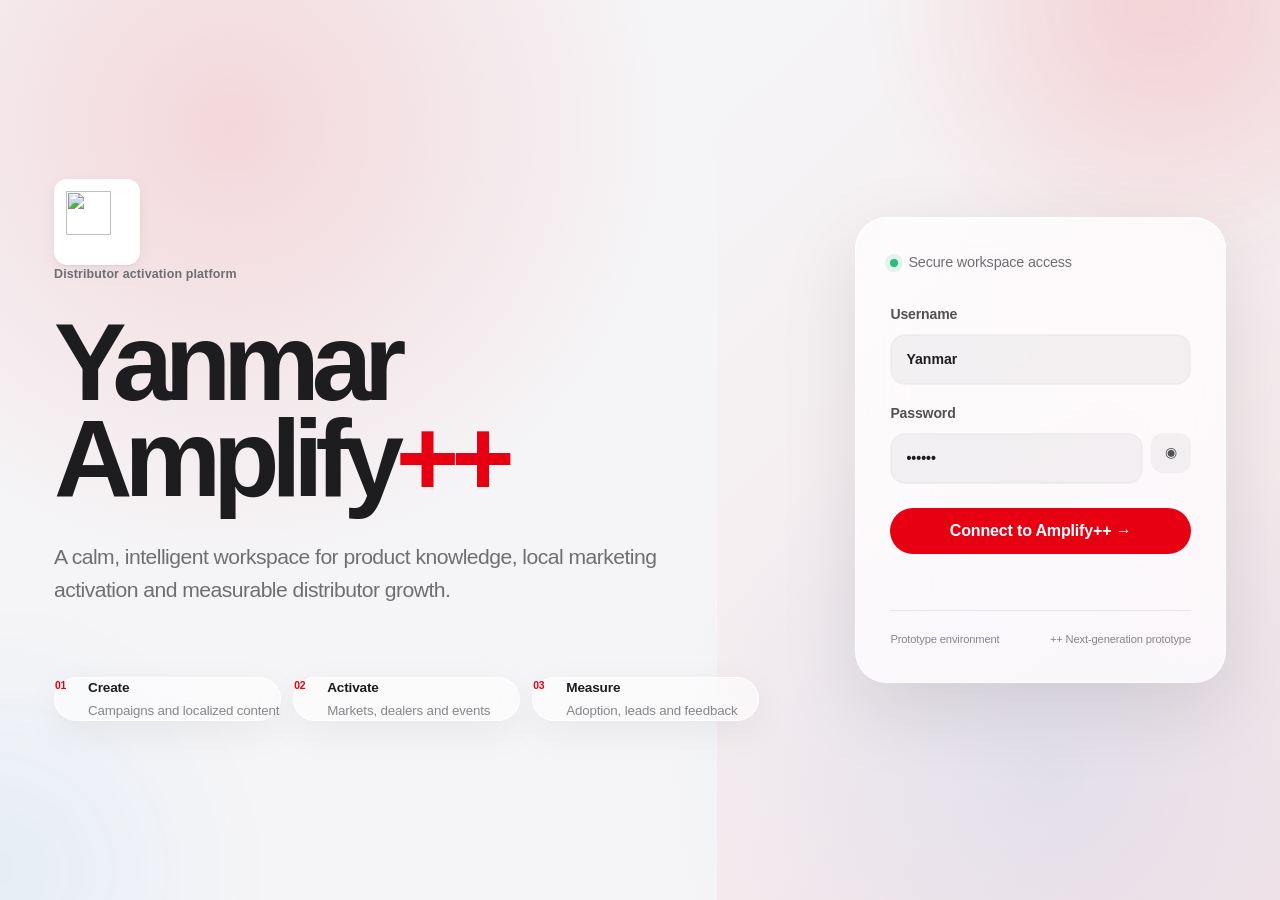
==== index.html @ 696c675a "Add files via upload" ====
<!doctype html>
<html lang="en">
<head>
  <meta charset="utf-8" />
  <meta name="viewport" content="width=device-width, initial-scale=1" />
  <meta name="theme-color" content="#f5f5f7" />
  <meta name="description" content="Yanmar Amplify++ distributor activation operating system prototype." />
  <title>Yanmar Amplify++</title>
  <link rel="icon" href="assets/favicon.svg" type="image/svg+xml" />
  <link rel="manifest" href="manifest.webmanifest" />
  <link rel="stylesheet" href="styles.css" />
</head>
<body>
  <noscript>This prototype requires JavaScript.</noscript>

  <section class="login-screen" id="loginScreen" aria-labelledby="loginTitle">
    <div class="login-bg login-bg-a"></div>
    <div class="login-bg login-bg-b"></div>
    <div class="login-shell">
      <div class="login-brand">
        <div class="brand-mark brand-mark-xl" aria-hidden="true">
          <img src="assets/flying-y.svg" alt="" />
        </div>
        <div>
          <p class="eyebrow">Distributor activation platform</p>
          <h1 id="loginTitle">Yanmar Amplify<span>++</span></h1>
          <p class="login-intro">A calm, intelligent workspace for product knowledge, local marketing activation and measurable distributor growth.</p>

          <div class="pp-login-capabilities" aria-label="Amplify Plus Plus capabilities">
            <div><b>01</b><span><strong>Create</strong><small>Campaigns and localized content</small></span></div>
            <div><b>02</b><span><strong>Activate</strong><small>Markets, dealers and events</small></span></div>
            <div><b>03</b><span><strong>Measure</strong><small>Adoption, leads and feedback</small></span></div>
          </div>
        </div>
      </div>

      <form class="login-card" id="loginForm" autocomplete="off">
        <div class="login-card-head">
          <span class="status-dot"></span>
          <span>Secure workspace access</span>
        </div>
        <label>
          <span>Username</span>
          <input id="loginUser" name="username" value="Yanmar" autocomplete="username" required />
        </label>
        <label>
          <span>Password</span>
          <div class="password-row">
            <input id="loginPassword" name="password" type="password" value="Almere" autocomplete="current-password" required />
            <button class="icon-button" type="button" id="togglePassword" aria-label="Show password">◉</button>
          </div>
        </label>
        <button class="primary-button login-button" type="submit">
          <span>Connect to Amplify++</span>
          <span aria-hidden="true">→</span>
        </button>
        <p class="form-message" id="loginMessage" role="alert"></p>
        <div class="login-meta">
          <span>Prototype environment</span>
          <span>++ Next-generation prototype</span>
        </div>
      </form>
    </div>
  </section>

  <div class="connection-overlay" id="connectionOverlay" aria-live="polite" aria-hidden="true">
    <div class="connection-card">
      <div class="brand-mark brand-mark-connect">
        <img src="assets/flying-y.svg" alt="Yanmar Flying Y connecting" />
      </div>
      <h2>Connecting to Amplify++</h2>
      <p id="connectionText">Authenticating workspace…</p>
      <div class="connection-track"><span></span></div>
    </div>
  </div>

  <div class="app-shell" id="appShell" hidden>
    <aside class="sidebar" id="sidebar">
      <div class="sidebar-brand">
        <div class="brand-mark"><img src="assets/flying-y.svg" alt="" /></div>
        <div>
          <strong>YANMAR</strong>
          <span>AMPLIFY++</span>
        </div>
      </div>

      <div class="workspace-switch" role="group" aria-label="Workspace role">
        <button class="role-button is-active" data-role="distributor">Distributor</button>
        <button class="role-button" data-role="admin">Admin</button>
      </div>

      <nav class="main-nav" aria-label="Main navigation">
        <p class="nav-label">Command</p>
        <button class="nav-item is-active" data-view="dashboard" data-i18n="dashboard">
          <span class="nav-icon">⌂</span><span>Command Centre</span>
        </button>
        <button class="nav-item" data-view="impact-dashboard">
          <span class="nav-icon">↗</span><span>Impact Dashboard</span><span class="beta-pill">LIVE</span>
        </button>

        <p class="nav-label">Create & activate</p>
        <button class="nav-item" data-view="product-hub">
          <span class="nav-icon">P</span><span>Product Hub</span>
        </button>
        <button class="nav-item" data-view="campaign-studio" data-i18n="campaignStudio">
          <span class="nav-icon">✦</span><span>Campaign Builder</span>
        </button>
        <button class="nav-item" data-view="amplify-ai" data-i18n="amplifyAi">
          <span class="nav-icon">AI</span><span>Content Studio AI</span><span class="beta-pill">AI</span>
        </button>
        <button class="nav-item" data-view="seo-sea-lab">
          <span class="nav-icon">S</span><span>SEO & SEA Lab</span>
        </button>
        <button class="nav-item" data-view="content-library" data-i18n="contentLibrary">
          <span class="nav-icon">▦</span><span>Asset Library</span><span class="nav-count">28</span>
        </button>
        <button class="nav-item" data-view="calendar" data-i18n="calendar">
          <span class="nav-icon">□</span><span>Content Calendar</span>
        </button>

        <p class="nav-label">Sell & localize</p>
        <button class="nav-item" data-view="comparison" data-i18n="comparison">
          <span class="nav-icon">⇄</span><span>Comparison Builder</span>
        </button>
        <button class="nav-item" data-view="tco" data-i18n="tco">
          <span class="nav-icon">€</span><span>TCO Calculator</span>
        </button>
        <button class="nav-item" data-view="localization" data-i18n="localization">
          <span class="nav-icon">文</span><span>Localization Hub</span>
        </button>
        <button class="nav-item" data-view="market-playbooks">
          <span class="nav-icon">◎</span><span>Market Playbooks</span>
        </button>
        <button class="nav-item" data-view="event-kit">
          <span class="nav-icon">E</span><span>Event Kit Builder</span>
        </button>
        <button class="nav-item" data-view="co-marketing">
          <span class="nav-icon">M</span><span>Co-Marketing Hub</span>
        </button>

        <p class="nav-label">Learn & support</p>
        <button class="nav-item" data-view="academy">
          <span class="nav-icon">A</span><span>Distributor Academy</span><span class="nav-count">5</span>
        </button>
        <button class="nav-item" data-view="report-results" data-i18n="reportResults">
          <span class="nav-icon">R</span><span>Report Results</span><span class="notification-dot"></span>
        </button>
        <button class="nav-item" data-view="support" data-i18n="support">
          <span class="nav-icon">?</span><span>Support Centre</span>
        </button>

        <p class="nav-label admin-only">Administration</p>
        <button class="nav-item admin-only" data-view="approval-center">
          <span class="nav-icon">✓</span><span>Approval Centre</span><span class="nav-count" id="ppApprovalCount">4</span>
        </button>
        <button class="nav-item admin-only" data-view="user-access">
          <span class="nav-icon">U</span><span>User Access</span>
        </button>
        <button class="nav-item admin-only" data-view="admin-console" data-i18n="adminConsole">
          <span class="nav-icon">⚙</span><span>Admin Console</span>
        </button>
      </nav>

      <div class="sidebar-footer">
        <div class="server-state"><span class="status-dot"></span><div><strong>Server connected</strong><small>EU workspace · Live demo</small></div></div>
        <button class="ghost-button full-width" id="logoutButton">Sign out</button>
      </div>
    </aside>

    <main class="main-content">
      <header class="topbar">
        <button class="icon-button mobile-menu" id="mobileMenuButton" aria-label="Open navigation">☰</button>
        <div class="global-search-wrap">
          <span aria-hidden="true">⌕</span>
          <input id="globalSearch" placeholder="Search tools, content and actions…" aria-label="Search portal" />
          <kbd>⌘ K</kbd>
          <div class="search-results" id="searchResults" hidden></div>
        </div>
        <div class="topbar-actions">
          <select id="languageSelect" class="compact-select" aria-label="Language">
            <option value="en">EN</option>
            <option value="nl">NL</option>
            <option value="ar">AR</option>
          </select>
          <button class="icon-button" id="themeButton" aria-label="Toggle dark mode">◐</button>
          <button class="icon-button notification-button" id="notificationButton" aria-label="Notifications">●<span>3</span></button>
          <button class="profile-button" id="profileButton">
            <span class="avatar">YD</span>
            <span><strong id="profileRole">Distributor</strong><small>Yanmar network</small></span>
          </button>
        </div>
      </header>

      <div class="content-area">
        <section class="view is-active" id="view-dashboard" data-view-name="dashboard">
          <div class="hero-panel">
            <div class="hero-copy">
              <div class="pp-hero-kicker"><span class="status-dot"></span> AMPLIFY CLOUD CONNECTED</div>
              <p class="eyebrow">Yanmar Amplify++</p>
              <h2>Build momentum.<br><span>Market by market.</span></h2>
              <p>Turn Yanmar product knowledge into campaigns, local activation, distributor capability and measurable market action.</p>
              <div class="button-row">
                <button class="primary-button" data-open-view="campaign-studio">Create a campaign</button>
                <button class="secondary-button" data-open-view="impact-dashboard">View market impact</button>
              </div>
            </div>
            <div class="hero-visual" aria-label="Activation score">
              <div class="pulse-ring pulse-ring-a"></div>
              <div class="pulse-ring pulse-ring-b"></div>
              <div class="score-orbit">
                <div class="brand-mark brand-mark-hero"><img src="assets/flying-y.svg" alt="" /></div>
                <strong id="activationScore">76</strong>
                <span>Activation score</span>
              </div>
              <div class="orbit-tag orbit-tag-a">Content</div>
              <div class="orbit-tag orbit-tag-b">Localize</div>
              <div class="orbit-tag orbit-tag-c">Measure</div>
            </div>
          </div>

          <div class="pp-command-strip">
            <div><small>Workspace pulse</small><strong>8 active markets</strong></div>
            <div><small>Next deadline</small><strong>Report July results · 4 days</strong></div>
            <div><small>Latest update</small><strong>New YDP flood-response pack</strong></div>
            <button data-open-view="product-hub">Open Product Hub →</button>
          </div>

          <div class="metric-grid">
            <article class="metric-card"><span class="metric-label">Campaigns launched</span><strong id="metricCampaigns">8</strong><small class="positive">↑ 2 this month</small></article>
            <article class="metric-card"><span class="metric-label">Assets downloaded</span><strong id="metricDownloads">34</strong><small>Across YDG, YDP and L-Series</small></article>
            <article class="metric-card"><span class="metric-label">Results reported</span><strong id="metricReports">3</strong><small class="positive">100% complete</small></article>
            <article class="metric-card"><span class="metric-label">Open support requests</span><strong id="metricRequests">1</strong><small>Average response: 1.4 days</small></article>
          </div>

          <div class="dashboard-grid">
            <article class="panel span-7">
              <div class="panel-head"><div><p class="eyebrow">Recommended next actions</p><h3>Keep your activation moving</h3></div><button class="text-button" data-open-view="calendar">View calendar →</button></div>
              <div class="action-list">
                <button class="action-card" data-open-view="amplify-ai"><span class="action-index">01</span><div><strong>Create localized YDG copy</strong><small>Generate a social caption and landing-page metadata for your market.</small></div><span>→</span></button>
                <button class="action-card" data-open-view="report-results"><span class="action-index">02</span><div><strong>Report June campaign results</strong><small>Add reach, clicks, leads and commercial feedback.</small></div><span>→</span></button>
                <button class="action-card" data-open-view="comparison"><span class="action-index">03</span><div><strong>Prepare a competitor sheet</strong><small>Compare YDG with a local market alternative.</small></div><span>→</span></button>
              </div>
            </article>
            <article class="panel span-5">
              <div class="panel-head"><div><p class="eyebrow">Upcoming</p><h3>Activation calendar</h3></div><span class="date-chip">JUL 2026</span></div>
              <div class="mini-timeline">
                <div><time>29 JUL</time><span></span><p><strong>Construction reliability post</strong><small>YDG · Social media</small></p></div>
                <div><time>04 AUG</time><span></span><p><strong>Flood response use case</strong><small>YDP · Website + LinkedIn</small></p></div>
                <div><time>12 AUG</time><span></span><p><strong>Rental fleet comparison</strong><small>YDG · Sales enablement</small></p></div>
              </div>
            </article>
          </div>

          <div class="pp-launch-grid">
            <button data-open-view="product-hub"><span class="pp-launch-icon red">P</span><div><small>PRODUCT INTELLIGENCE</small><strong>Product Hub</strong><p>Value stories, use cases and approved product arguments.</p></div><b>→</b></button>
            <button data-open-view="seo-sea-lab"><span class="pp-launch-icon blue">S</span><div><small>SEARCH VISIBILITY</small><strong>SEO & SEA Lab</strong><p>Score page copy and generate search advertising assets.</p></div><b>→</b></button>
            <button data-open-view="market-playbooks"><span class="pp-launch-icon green">◎</span><div><small>LOCAL ACTIVATION</small><strong>Market Playbooks</strong><p>Country-specific priorities, support needs and actions.</p></div><b>→</b></button>
            <button data-open-view="academy"><span class="pp-launch-icon orange">A</span><div><small>DISTRIBUTOR CAPABILITY</small><strong>Amplify Academy</strong><p>Short learning paths for product and value selling.</p></div><b>→</b></button>
          </div>

          <div class="dashboard-grid">
            <article class="panel span-8">
              <div class="panel-head"><div><p class="eyebrow">Performance pulse</p><h3>Reported activation by month</h3></div><select class="compact-select"><option>Last 6 months</option></select></div>
              <div class="bar-chart" aria-label="Activation performance chart">
                <div style="--h:37%"><span>FEB</span></div><div style="--h:52%"><span>MAR</span></div><div style="--h:45%"><span>APR</span></div><div style="--h:68%"><span>MAY</span></div><div style="--h:74%"><span>JUN</span></div><div style="--h:86%"><span>JUL</span></div>
              </div>
            </article>
            <article class="panel span-4">
              <div class="panel-head"><div><p class="eyebrow">Fast access</p><h3>Most used tools</h3></div></div>
              <div class="quick-tools">
                <button data-open-view="tco"><span>€</span><div><strong>TCO Calculator</strong><small>12 uses</small></div></button>
                <button data-open-view="amplify-ai"><span>AI</span><div><strong>Amplify AI</strong><small>9 generations</small></div></button>
                <button data-open-view="content-library"><span>▦</span><div><strong>Content Library</strong><small>34 downloads</small></div></button>
              </div>
            </article>
          </div>
        </section>

        <section class="view" id="view-content-library" data-view-name="content-library">
          <div class="page-head"><div><p class="eyebrow">Ready-to-use resources</p><h2>Asset Library</h2><p>Find approved product content, campaign assets and localizable templates.</p></div><button class="primary-button admin-only" id="openUploadAsset">Upload asset</button></div>
          <div class="filter-bar">
            <input id="assetSearch" placeholder="Search assets…" />
            <select id="assetProduct"><option value="all">All product lines</option><option>YDG</option><option>YDP</option><option>L-Series</option></select>
            <select id="assetType"><option value="all">All formats</option><option>Social</option><option>Website</option><option>Sales</option><option>Technical</option></select>
            <select><option>Newest first</option><option>Most downloaded</option></select>
          </div>
          <div class="asset-grid" id="assetGrid"></div>
        </section>

        <section class="view" id="view-campaign-studio" data-view-name="campaign-studio">
          <div class="page-head"><div><p class="eyebrow">Guided activation workflow</p><h2>Campaign Builder</h2><p>Build a practical campaign from objective to local execution.</p></div><span class="progress-pill">Draft saved locally</span></div>
          <div class="studio-layout">
            <form class="panel form-panel" id="campaignForm">
              <div class="step-title"><span>01</span><div><h3>Campaign foundation</h3><p>Define the market, audience and activation goal.</p></div></div>
              <div class="form-grid two-col">
                <label><span>Campaign name</span><input id="campaignName" value="YDG Reliable Power Campaign" required /></label>
                <label><span>Product line</span><select id="campaignProduct"><option>YDG</option><option>YDP</option><option>L-Series</option></select></label>
                <label><span>Market</span><input id="campaignMarket" value="Netherlands" /></label>
                <label><span>Primary audience</span><select id="campaignAudience"><option>Construction companies</option><option>Rental companies</option><option>Agricultural businesses</option><option>Dealers</option><option>Industrial OEM customers</option></select></label>
                <label><span>Objective</span><select id="campaignObjective"><option>Generate qualified leads</option><option>Increase product awareness</option><option>Support dealer sales</option><option>Drive website traffic</option><option>Promote event participation</option></select></label>
                <label><span>Primary channel</span><select id="campaignChannel"><option>LinkedIn</option><option>Website</option><option>Email</option><option>Dealer event</option><option>Google Search</option></select></label>
              </div>
              <div class="step-title"><span>02</span><div><h3>Message & proof</h3><p>Select the value story that should lead the campaign.</p></div></div>
              <div class="choice-grid" id="messageChoices">
                <button type="button" class="choice-card is-selected" data-message="Reliable professional power"><strong>Reliability</strong><small>Professional power when uptime matters.</small></button>
                <button type="button" class="choice-card" data-message="Lower total cost of ownership"><strong>Lifecycle value</strong><small>Fuel efficiency, durability and service support.</small></button>
                <button type="button" class="choice-card" data-message="Stage V compliant performance"><strong>Compliance</strong><small>European-ready professional equipment.</small></button>
                <button type="button" class="choice-card" data-message="Built for local applications"><strong>Application fit</strong><small>Show the product in a relevant use case.</small></button>
              </div>
              <label><span>Local context or offer</span><textarea id="campaignContext" rows="4" placeholder="Example: focus on rental fleets and continuous operation on construction sites."></textarea></label>
              <div class="button-row end"><button type="button" class="secondary-button" id="saveCampaign">Save draft</button><button type="submit" class="primary-button">Create activation plan</button></div>
            </form>
            <aside class="panel preview-panel">
              <p class="eyebrow">Live campaign preview</p>
              <div class="campaign-preview-card">
                <span class="product-badge" id="previewProduct">YDG</span>
                <h3 id="previewCampaignName">YDG Reliable Power Campaign</h3>
                <p id="previewMessage">Reliable professional power for construction companies in the Netherlands.</p>
                <div class="preview-proof"><span>✓</span><p><strong>Recommended proof point</strong><small id="previewProof">Long runtime, robust diesel performance and Yanmar service support.</small></p></div>
                <div class="preview-channel"><small>Primary activation</small><strong id="previewChannel">LinkedIn · Lead generation</strong></div>
              </div>
              <div class="readiness-list">
                <div><span>Audience fit</span><strong>Strong</strong></div><div><span>Message clarity</span><strong>Strong</strong></div><div><span>Local relevance</span><strong id="localRelevance">Improve</strong></div><div><span>Measurement setup</span><strong>Ready</strong></div>
              </div>
            </aside>
          </div>
          <article class="panel" id="activationPlanPanel" hidden>
            <div class="panel-head"><div><p class="eyebrow">Generated plan</p><h3>Your activation blueprint</h3></div><div class="button-row"><button class="secondary-button" id="downloadCampaignPlan">Download brief</button><button class="primary-button" data-open-view="amplify-ai">Create campaign copy</button></div></div>
            <div class="blueprint-grid" id="activationPlan"></div>
          </article>
        </section>

        <section class="view" id="view-amplify-ai" data-view-name="amplify-ai">
          <div class="page-head"><div><p class="eyebrow">AI-assisted communication workspace</p><h2>Content Studio AI</h2><p>Generate, improve and validate localized product communication.</p></div><div class="source-chip">Guided by official search and ad best practices</div></div>
          <div class="ai-mode-tabs" role="tablist">
            <button class="ai-tab is-active" data-ai-mode="generate">Content Generator</button>
            <button class="ai-tab" data-ai-mode="seo">SEO Readiness</button>
            <button class="ai-tab" data-ai-mode="sea">SEA Ad Builder</button>
            <button class="ai-tab" data-ai-mode="compliance">Claim & Compliance Check</button>
          </div>

          <div class="ai-workspace ai-mode is-active" id="ai-generate">
            <form class="panel ai-input-panel" id="aiGeneratorForm">
              <div class="panel-head"><div><p class="eyebrow">Brief the assistant</p><h3>Create localized copy</h3></div><span class="beta-pill">PROTOTYPE AI</span></div>
              <div class="form-grid two-col">
                <label><span>Content type</span><select id="aiContentType"><option>Social caption</option><option>Website introduction</option><option>Product email</option><option>Meta title and description</option><option>Dealer sales message</option></select></label>
                <label><span>Product</span><select id="aiProduct"><option>YDG Portable Diesel Generator</option><option>YDP Portable Diesel Pump</option><option>L-Series Industrial Engine</option></select></label>
                <label><span>Market</span><input id="aiMarket" value="Netherlands" /></label>
                <label><span>Language</span><select id="aiLanguage"><option>English</option><option>Dutch</option><option>German</option><option>French</option><option>Spanish</option><option>Polish</option><option>Arabic</option></select></label>
                <label><span>Audience</span><select id="aiAudience"><option>Construction companies</option><option>Rental companies</option><option>Agricultural businesses</option><option>Industrial buyers</option><option>Dealers</option></select></label>
                <label><span>Tone</span><select id="aiTone"><option>Professional and practical</option><option>Technical and authoritative</option><option>Concise and commercial</option><option>Helpful and educational</option></select></label>
              </div>
              <label><span>Primary message or keyword</span><input id="aiKeyword" value="reliable diesel generator" /></label>
              <label><span>Local context</span><textarea id="aiContext" rows="4" placeholder="Add local application, offer, event or customer need."></textarea></label>
              <div class="button-row end"><button type="button" class="secondary-button" id="clearAiBrief">Clear</button><button type="submit" class="primary-button">Generate content ✦</button></div>
            </form>
            <article class="panel ai-output-panel">
              <div class="panel-head"><div><p class="eyebrow">Generated draft</p><h3>Review before publishing</h3></div><div class="button-row"><button class="icon-button" id="copyAiOutput" title="Copy">⧉</button><button class="icon-button" id="downloadAiOutput" title="Download">↓</button></div></div>
              <div class="ai-output-empty" id="aiOutputEmpty"><div class="brand-mark brand-mark-muted"><img src="assets/flying-y.svg" alt="" /></div><h4>Your draft appears here</h4><p>Complete the brief and generate an editable first version.</p></div>
              <div id="aiOutputWrap" hidden>
                <textarea id="aiOutput" class="output-editor" rows="16"></textarea>
                <div class="output-meta"><span id="outputWordCount">0 words</span><span>Human review required</span><span>Claims must be verified</span></div>
                <button class="secondary-button full-width" id="sendToSeo">Analyze SEO readiness</button>
              </div>
            </article>
          </div>

          <div class="ai-workspace ai-mode" id="ai-seo">
            <form class="panel ai-input-panel" id="seoForm">
              <div class="panel-head"><div><p class="eyebrow">Search visibility check</p><h3>Amplify SEO Readiness Score</h3></div><span class="method-pill">0–100</span></div>
              <p class="info-callout">This is a transparent content-readiness check, not a Google ranking prediction. Rankings depend on many signals outside the text itself.</p>
              <label><span>Focus keyword</span><input id="seoKeyword" value="diesel generator for construction" /></label>
              <label><span>Page title</span><input id="seoTitle" value="Reliable Diesel Generator for Construction | Yanmar YDG" /></label>
              <label><span>Meta description</span><textarea id="seoMeta" rows="3">Discover Yanmar YDG portable diesel generators for reliable professional power, long runtime and demanding construction applications.</textarea><small><span id="metaLength">0</span>/160 characters</small></label>
              <label><span>Page copy</span><textarea id="seoCopy" rows="12">Reliable power matters when construction work cannot stop. The Yanmar YDG portable diesel generator combines robust professional performance with efficient operation and practical portability. It is designed for demanding users who need dependable power on site. Contact your local Yanmar distributor to discuss the right configuration for your application.</textarea></label>
              <div class="form-grid two-col"><label><span>Page URL</span><input id="seoUrl" value="/ydg-diesel-generator-construction" /></label><label><span>Market</span><input id="seoMarket" value="Netherlands" /></label></div>
              <button type="submit" class="primary-button full-width">Analyze content</button>
            </form>
            <article class="panel seo-results-panel">
              <div class="score-summary">
                <div class="score-ring" id="seoScoreRing"><strong id="seoScore">—</strong><span>readiness</span></div>
                <div><p class="eyebrow">Current evaluation</p><h3 id="seoScoreLabel">Run an analysis</h3><p id="seoScoreText">You will receive a weighted score and concrete improvements.</p></div>
              </div>
              <div class="serp-preview">
                <span>Search preview</span>
                <h4 id="serpTitle">Reliable Diesel Generator for Construction | Yanmar YDG</h4>
                <small id="serpUrl">yanmar-distributor.example/ydg-diesel-generator-construction</small>
                <p id="serpDescription">Discover Yanmar YDG portable diesel generators for reliable professional power, long runtime and demanding construction applications.</p>
              </div>
              <div class="check-list" id="seoChecks"><div class="empty-list">Run the analyzer to see prioritized checks.</div></div>
              <details class="methodology-details"><summary>How this score works</summary><p>The score checks practical on-page factors such as clear titles, useful descriptions, keyword relevance, readable structure, local context and calls to action. It deliberately does not claim to predict search rankings.</p></details>
            </article>
          </div>

          <div class="ai-workspace ai-mode" id="ai-sea">
            <form class="panel ai-input-panel" id="seaForm">
              <div class="panel-head"><div><p class="eyebrow">Responsive search ads</p><h3>SEA Ad Builder</h3></div><span class="method-pill">Google Ads format</span></div>
              <div class="form-grid two-col">
                <label><span>Product</span><select id="seaProduct"><option>YDG portable diesel generator</option><option>YDP portable diesel pump</option><option>L-Series industrial engine</option></select></label>
                <label><span>Market</span><input id="seaMarket" value="Netherlands" /></label>
                <label><span>Primary keyword</span><input id="seaKeyword" value="portable diesel generator" /></label>
                <label><span>Audience</span><input id="seaAudience" value="construction and rental companies" /></label>
              </div>
              <label><span>Value proposition</span><textarea id="seaValue" rows="4">Reliable professional diesel power, efficient operation and Yanmar service support.</textarea></label>
              <label><span>Final URL</span><input id="seaUrl" value="https://www.yanmar.com/eu/industrial/" /></label>
              <button class="primary-button full-width" type="submit">Build responsive search ad</button>
            </form>
            <article class="panel sea-output-panel">
              <div class="panel-head"><div><p class="eyebrow">Generated assets</p><h3>Headlines & descriptions</h3></div><span id="adStrength" class="strength-pill">Not generated</span></div>
              <div id="seaEmpty" class="empty-list">Generate 10 headlines and 4 descriptions with character validation.</div>
              <div id="seaResults" hidden>
                <h4>Headlines <small>Maximum 30 characters</small></h4><div class="ad-asset-list" id="headlineList"></div>
                <h4>Descriptions <small>Maximum 90 characters</small></h4><div class="ad-asset-list" id="descriptionList"></div>
                <div class="button-row end"><button class="secondary-button" id="copySeaAssets">Copy assets</button><button class="primary-button" id="downloadSeaAssets">Download CSV</button></div>
              </div>
            </article>
          </div>

          <div class="ai-workspace ai-mode" id="ai-compliance">
            <form class="panel ai-input-panel" id="complianceForm">
              <div class="panel-head"><div><p class="eyebrow">Publish responsibly</p><h3>Claim & Compliance Check</h3></div><span class="method-pill">Risk flags</span></div>
              <label><span>Draft content</span><textarea id="complianceCopy" rows="16">The Yanmar YDG is the best generator on the market and guarantees the lowest fuel costs. It delivers unmatched reliability for every application.</textarea></label>
              <div class="form-grid two-col"><label><span>Market</span><input id="complianceMarket" value="European Union" /></label><label><span>Content type</span><select id="complianceType"><option>Website copy</option><option>Social post</option><option>Sales sheet</option><option>Advertisement</option></select></label></div>
              <button class="primary-button full-width" type="submit">Check draft</button>
            </form>
            <article class="panel compliance-output">
              <div class="panel-head"><div><p class="eyebrow">Review report</p><h3 id="complianceStatus">No content checked</h3></div><span class="risk-pill" id="riskPill">—</span></div>
              <div class="check-list" id="complianceChecks"><div class="empty-list">Potentially absolute, comparative or unsupported claims will be flagged here.</div></div>
              <p class="info-callout">This prototype supports editorial review. It is not legal advice and cannot verify technical claims against official specifications.</p>
            </article>
          </div>
        </section>

        <section class="view" id="view-calendar" data-view-name="calendar">
          <div class="page-head"><div><p class="eyebrow">Plan consistent activation</p><h2>Content Calendar</h2><p>Schedule, assign and track market communication.</p></div><button class="primary-button" id="addCalendarItem">Add activity</button></div>
          <div class="calendar-toolbar panel"><div class="button-row"><button class="icon-button" id="prevMonth">←</button><button class="icon-button" id="nextMonth">→</button><h3 id="calendarTitle">July 2026</h3></div><div class="legend"><span><i class="legend-dot planned"></i>Planned</span><span><i class="legend-dot progress"></i>In progress</span><span><i class="legend-dot approval"></i>Approval</span><span><i class="legend-dot published"></i>Published</span></div></div>
          <div class="calendar-grid panel" id="calendarGrid"></div>
        </section>

        <section class="view" id="view-comparison" data-view-name="comparison">
          <div class="page-head"><div><p class="eyebrow">Buyer enablement tool</p><h2>Comparison Builder</h2><p>Create a transparent product comparison for sales conversations.</p></div><div class="button-row"><button class="secondary-button" id="printComparison">Print / PDF</button><button class="primary-button" id="downloadComparison">Download CSV</button></div></div>
          <article class="panel comparison-config">
            <div class="form-grid three-col"><label><span>Yanmar model</span><select id="yanmarModel"><option>YDG5500</option><option>YDG3700</option><option>YDP40STN</option></select></label><label><span>Market</span><input id="comparisonMarket" value="Netherlands" /></label><label><span>Application</span><select id="comparisonApplication"><option>Construction site</option><option>Rental fleet</option><option>Agriculture</option><option>Emergency response</option></select></label></div>
          </article>
          <article class="panel comparison-table-wrap" id="comparisonPrintArea">
            <div class="comparison-header"><div><p class="eyebrow">Comparison sheet</p><h3 id="comparisonTitle">YDG5500 market comparison</h3></div><div class="brand-lockup"><img src="assets/flying-y.svg" alt="" /><strong>YANMAR</strong></div></div>
            <div class="comparison-table-scroll"><table class="comparison-table"><thead><tr><th>Criteria</th><th class="yanmar-column">Yanmar <span id="tableYanmarModel">YDG5500</span></th><th><input class="table-input competitor-name" value="Competitor A" /></th><th><input class="table-input competitor-name" value="Competitor B" /></th></tr></thead><tbody id="comparisonBody"></tbody></table></div>
            <div class="comparison-note"><strong>Buyer guidance</strong><textarea id="comparisonNote">Use verified manufacturer specifications and explain differences in the context of the customer application. Avoid unsupported superiority claims.</textarea></div>
          </article>
        </section>

        <section class="view" id="view-tco" data-view-name="tco">
          <div class="page-head"><div><p class="eyebrow">Value over the full lifecycle</p><h2>Total Cost of Ownership</h2><p>Compare estimated ownership cost beyond the purchase price.</p></div><div class="button-row"><button class="secondary-button" id="printTco">Print / PDF</button><button class="primary-button" id="downloadTco">Download summary</button></div></div>
          <div class="tco-layout" id="tcoPrintArea">
            <form class="panel form-panel" id="tcoForm">
              <div class="panel-head"><div><p class="eyebrow">Calculation assumptions</p><h3>Configure ownership scenario</h3></div></div>
              <div class="form-grid two-col">
                <label><span>Ownership period (years)</span><input id="tcoYears" type="number" min="1" max="10" value="5" /></label>
                <label><span>Operating hours per year</span><input id="tcoHours" type="number" min="1" value="850" /></label>
              </div>
              <div class="compare-inputs"><div><h4>Yanmar</h4><label><span>Purchase price (€)</span><input id="tcoYPrice" type="number" value="5200" /></label><label><span>Fuel use (L/hour)</span><input id="tcoYFuel" type="number" step="0.1" value="1.25" /></label><label><span>Annual maintenance (€)</span><input id="tcoYMaintenance" type="number" value="320" /></label><label><span>Residual value (€)</span><input id="tcoYResidual" type="number" value="1600" /></label></div><div><h4>Alternative</h4><label><span>Purchase price (€)</span><input id="tcoCPrice" type="number" value="4200" /></label><label><span>Fuel use (L/hour)</span><input id="tcoCFuel" type="number" step="0.1" value="1.55" /></label><label><span>Annual maintenance (€)</span><input id="tcoCMaintenance" type="number" value="480" /></label><label><span>Residual value (€)</span><input id="tcoCResidual" type="number" value="900" /></label></div></div>
              <label><span>Fuel price (€ per litre)</span><input id="tcoFuelPrice" type="number" step="0.01" value="1.72" /></label>
              <button class="primary-button full-width" type="submit">Calculate ownership cost</button>
            </form>
            <article class="panel tco-results">
              <div class="panel-head"><div><p class="eyebrow">Estimated outcome</p><h3><span id="tcoPeriodLabel">5-year</span> ownership comparison</h3></div><span class="method-pill">Editable assumptions</span></div>
              <div class="tco-total-grid"><div class="tco-total is-primary"><span>Yanmar total cost</span><strong id="tcoYTotal">€—</strong><small id="tcoYHourly">€— per operating hour</small></div><div class="tco-total"><span>Alternative total cost</span><strong id="tcoCTotal">€—</strong><small id="tcoCHourly">€— per operating hour</small></div></div>
              <div class="saving-callout"><span>Estimated lifecycle difference</span><strong id="tcoSaving">€—</strong><small id="tcoSavingText">Complete the calculation.</small></div>
              <div class="cost-bars"><div><span>Purchase & depreciation</span><div class="bar-track"><i id="barYDep"></i></div><div class="bar-track alt"><i id="barCDep"></i></div></div><div><span>Fuel</span><div class="bar-track"><i id="barYFuel"></i></div><div class="bar-track alt"><i id="barCFuel"></i></div></div><div><span>Maintenance</span><div class="bar-track"><i id="barYMaint"></i></div><div class="bar-track alt"><i id="barCMaint"></i></div></div></div>
              <p class="info-callout">Illustrative calculator. Replace assumptions with locally verified prices, fuel use and maintenance data before customer use.</p>
            </article>
          </div>
        </section>

        <section class="view" id="view-localization" data-view-name="localization">
          <div class="page-head"><div><p class="eyebrow">Global consistency, local relevance</p><h2>Localization Hub</h2><p>Adapt approved content without losing the core Yanmar message.</p></div><button class="primary-button" id="newLocalization">New localization</button></div>
          <div class="localization-layout">
            <article class="panel">
              <div class="panel-head"><div><p class="eyebrow">Source content</p><h3>Approved master copy</h3></div><span class="approval-pill">HQ approved</span></div>
              <label><span>Master language</span><select id="sourceLanguage"><option>English</option></select></label>
              <textarea id="sourceCopy" rows="15">Reliable professional power where you need it. Yanmar YDG portable diesel generators are designed for demanding applications, combining robust performance with practical portability and trusted service support.</textarea>
              <div class="locked-notice">Core claims are locked until verified by Yanmar product specialists.</div>
            </article>
            <article class="panel">
              <div class="panel-head"><div><p class="eyebrow">Local adaptation</p><h3>Market version</h3></div><span class="progress-pill">Draft</span></div>
              <div class="form-grid two-col"><label><span>Target language</span><select id="targetLanguage"><option>Dutch</option><option>German</option><option>French</option><option>Spanish</option><option>Polish</option><option>Arabic</option></select></label><label><span>Market</span><input id="localizationMarket" value="Netherlands" /></label></div>
              <textarea id="localizedCopy" rows="15" placeholder="Create or paste the localized version here…"></textarea>
              <div class="button-row end"><button class="secondary-button" id="localizeDraft">Create first draft</button><button class="primary-button" id="submitLocalization">Submit for approval</button></div>
            </article>
          </div>
          <article class="panel"><div class="panel-head"><div><p class="eyebrow">Localization readiness</p><h3>Pre-publish checks</h3></div></div><div class="localization-check-grid"><div><span>✓</span><strong>Core proposition retained</strong><small>Reliability and professional application remain central.</small></div><div><span>!</span><strong>Technical claims</strong><small>Confirm model-specific details before publication.</small></div><div><span>✓</span><strong>Local relevance</strong><small>Market and audience context added.</small></div><div><span>!</span><strong>Native-language review</strong><small>Assign a local reviewer before approval.</small></div></div></article>
        </section>

        <section class="view" id="view-report-results" data-view-name="report-results">
          <div class="page-head"><div><p class="eyebrow">Close the activation loop</p><h2>Report Results</h2><p id="reportPageDescription">Submit campaign performance and commercial feedback to Yanmar.</p></div><button class="primary-button distributor-only" id="newReportButton">New result report</button><button class="primary-button admin-only" id="exportAllReports">Export all results</button></div>

          <div class="distributor-only" id="distributorReports">
            <div class="report-layout">
              <form class="panel form-panel" id="reportForm">
                <div class="panel-head"><div><p class="eyebrow">Campaign result form</p><h3>Report local performance</h3></div><span class="progress-pill">Saves locally</span></div>
                <div class="form-grid two-col">
                  <label><span>Campaign</span><input id="reportCampaign" value="YDG Reliable Power Campaign" required /></label>
                  <label><span>Market</span><input id="reportMarket" value="Netherlands" required /></label>
                  <label><span>Product line</span><select id="reportProduct"><option>YDG</option><option>YDP</option><option>L-Series</option></select></label>
                  <label><span>Primary channel</span><select id="reportChannel"><option>LinkedIn</option><option>Website</option><option>Email</option><option>Google Search</option><option>Event</option><option>Dealer activation</option></select></label>
                  <label><span>Start date</span><input id="reportStart" type="date" value="2026-07-01" /></label>
                  <label><span>End date</span><input id="reportEnd" type="date" value="2026-07-25" /></label>
                  <label><span>Reach / impressions</span><input id="reportReach" type="number" value="12500" /></label>
                  <label><span>Clicks / interactions</span><input id="reportClicks" type="number" value="640" /></label>
                  <label><span>Qualified leads</span><input id="reportLeads" type="number" value="18" /></label>
                  <label><span>Sales opportunities</span><input id="reportOpportunities" type="number" value="4" /></label>
                </div>
                <label><span>What worked?</span><textarea id="reportWorked" rows="4" placeholder="Describe the strongest response or useful market feedback."></textarea></label>
                <label><span>What should Yanmar improve?</span><textarea id="reportImprove" rows="4" placeholder="Example: more local application visuals or translated technical proof."></textarea></label>
                <label><span>Evidence or link</span><input id="reportEvidence" placeholder="Campaign URL, screenshot reference or internal file name" /></label>
                <div class="button-row end"><button type="button" class="secondary-button" id="saveReportDraft">Save draft</button><button type="submit" class="primary-button">Submit report</button></div>
              </form>
              <aside class="panel report-guidance">
                <p class="eyebrow">Why reporting matters</p><h3>Make future support smarter</h3><p>Results help Yanmar identify effective messages, local barriers and content gaps across markets.</p>
                <div class="guidance-list"><div><span>01</span><p><strong>Add context</strong><small>Numbers become useful when the market situation is explained.</small></p></div><div><span>02</span><p><strong>Report learning</strong><small>Negative or mixed outcomes are valuable input too.</small></p></div><div><span>03</span><p><strong>Connect to sales</strong><small>Include lead quality and distributor feedback where possible.</small></p></div></div>
              </aside>
            </div>
            <article class="panel"><div class="panel-head"><div><p class="eyebrow">Your submissions</p><h3>Recent result reports</h3></div></div><div class="table-scroll"><table class="data-table"><thead><tr><th>Campaign</th><th>Market</th><th>Channel</th><th>Reach</th><th>Leads</th><th>Status</th><th></th></tr></thead><tbody id="distributorReportRows"></tbody></table></div></article>
          </div>

          <div class="admin-only" id="adminReports">
            <div class="metric-grid"><article class="metric-card"><span class="metric-label">Submitted reports</span><strong id="adminReportCount">0</strong><small>Across all markets</small></article><article class="metric-card"><span class="metric-label">Total reported reach</span><strong id="adminReach">0</strong><small>Self-reported by distributors</small></article><article class="metric-card"><span class="metric-label">Qualified leads</span><strong id="adminLeads">0</strong><small>Reported campaign leads</small></article><article class="metric-card"><span class="metric-label">Average interaction rate</span><strong id="adminInteractionRate">0%</strong><small>Clicks ÷ reach</small></article></div>
            <div class="dashboard-grid"><article class="panel span-7"><div class="panel-head"><div><p class="eyebrow">Market reporting overview</p><h3>Results by market</h3></div><select id="adminReportFilter" class="compact-select"><option value="all">All products</option><option>YDG</option><option>YDP</option><option>L-Series</option></select></div><div class="market-bars" id="marketBars"></div></article><article class="panel span-5"><div class="panel-head"><div><p class="eyebrow">Common learning</p><h3>Distributor feedback themes</h3></div></div><div class="theme-list" id="feedbackThemes"></div></article></div>
            <article class="panel"><div class="panel-head"><div><p class="eyebrow">All submissions</p><h3>Campaign result database</h3></div><input id="adminReportSearch" class="table-search" placeholder="Search campaign or market…" /></div><div class="table-scroll"><table class="data-table"><thead><tr><th>Campaign</th><th>Market</th><th>Product</th><th>Channel</th><th>Reach</th><th>Leads</th><th>Interaction</th><th>Date</th></tr></thead><tbody id="adminReportRows"></tbody></table></div></article>
          </div>
        </section>

        <section class="view" id="view-support" data-view-name="support">
          <div class="page-head"><div><p class="eyebrow">Connected support workflow</p><h2>Support Requests</h2><p>Request local content, product clarification or campaign assistance.</p></div><button class="primary-button" id="newSupportRequest">New request</button></div>
          <div class="support-grid"><article class="panel support-form-card" id="supportFormCard"><form id="supportForm"><div class="panel-head"><div><p class="eyebrow">New support brief</p><h3>What do you need?</h3></div><button type="button" class="icon-button" id="closeSupportForm">×</button></div><div class="form-grid two-col"><label><span>Request type</span><select id="supportType"><option>Local content adaptation</option><option>New campaign asset</option><option>Technical clarification</option><option>Translation support</option><option>Comparison data</option><option>Event support</option></select></label><label><span>Priority</span><select id="supportPriority"><option>Normal</option><option>High</option><option>Critical deadline</option></select></label><label><span>Product</span><select id="supportProduct"><option>YDG</option><option>YDP</option><option>L-Series</option><option>Multiple products</option></select></label><label><span>Needed by</span><input id="supportDeadline" type="date" /></label></div><label><span>Request title</span><input id="supportTitle" placeholder="Example: Polish YDG rental campaign adaptation" required /></label><label><span>Background and desired outcome</span><textarea id="supportDescription" rows="6" placeholder="Explain the audience, channel, market, existing material and what a successful result looks like." required></textarea></label><label><span>Reference link or file name</span><input id="supportReference" placeholder="Optional" /></label><button class="primary-button full-width" type="submit">Send request</button></form></article><article class="panel"><div class="panel-head"><div><p class="eyebrow">Request tracker</p><h3>Current support workflow</h3></div><select id="supportFilter" class="compact-select"><option value="all">All statuses</option><option>Waiting for asset</option><option>In progress</option><option>Planned</option><option>Postponed</option><option>Completed</option></select></div><div class="request-list" id="supportRequestList"></div></article></div>
        </section>


        <section class="view pp-view" id="view-impact-dashboard" data-view-name="impact-dashboard">
          <div class="page-head pp-page-head"><div><p class="eyebrow">Measure activation</p><h2>Impact Dashboard</h2><p>Connect portal usage, distributor action and reported local-market results.</p></div><div class="pp-page-actions"><select class="compact-select"><option>Last 6 months</option><option>Last 12 months</option></select><button class="secondary-button" id="ppExportImpact">Export snapshot</button></div></div>
          <div class="pp-insight-banner"><span>✦</span><div><strong>Amplify insight</strong><p>Markets using three or more portal tools report more consistent promotional activity. Poland currently combines the strongest content adoption and result reporting.</p></div><button data-open-view="market-playbooks">Open playbook →</button></div>
          <div class="pp-kpi-grid">
            <article><small>Active distributors</small><strong>8<span>/12</span></strong><em>↑ 2 this period</em></article>
            <article><small>Activation actions</small><strong>47</strong><em>↑ 18%</em></article>
            <article><small>Reported leads</small><strong>126</strong><em>↑ 24%</em></article>
            <article><small>Content usefulness</small><strong>84%</strong><em>Target ≥ 60%</em></article>
          </div>
          <div class="pp-analytics-grid">
            <article class="panel pp-chart-panel"><div class="panel-head"><div><p class="eyebrow">Adoption trend</p><h3>Tool usage by month</h3></div><span class="source-chip">LIVE DEMO</span></div><div class="pp-stacked-chart"><div style="--a:34%;--b:15%"><span>FEB</span></div><div style="--a:43%;--b:21%"><span>MAR</span></div><div style="--a:52%;--b:28%"><span>APR</span></div><div style="--a:62%;--b:34%"><span>MAY</span></div><div style="--a:74%;--b:40%"><span>JUN</span></div><div style="--a:88%;--b:49%"><span>JUL</span></div></div><div class="pp-chart-key"><span><i class="red"></i>Content & campaigns</span><span><i></i>Tools & reporting</span></div></article>
            <article class="panel"><div class="panel-head"><div><p class="eyebrow">Feature adoption</p><h3>Most-used tools</h3></div></div><div class="pp-rank-bars"><div><p><span>01</span>Content Studio AI</p><b>86%</b><i><em style="width:86%"></em></i></div><div><p><span>02</span>Asset Library</p><b>74%</b><i><em style="width:74%"></em></i></div><div><p><span>03</span>Campaign Builder</p><b>62%</b><i><em style="width:62%"></em></i></div><div><p><span>04</span>TCO Calculator</p><b>48%</b><i><em style="width:48%"></em></i></div><div><p><span>05</span>Report Results</p><b>37%</b><i><em style="width:37%"></em></i></div></div></article>
          </div>
          <article class="panel pp-table-panel"><div class="panel-head"><div><p class="eyebrow">Market scorecard</p><h3>Distributor activation overview</h3></div><input class="table-search" id="ppImpactSearch" placeholder="Search market…" /></div><div class="table-wrap"><table class="data-table"><thead><tr><th>Market</th><th>Activation</th><th>Campaigns</th><th>Downloads</th><th>Reports</th><th>Trend</th><th>Status</th></tr></thead><tbody id="ppImpactTable"></tbody></table></div></article>
        </section>

        <section class="view pp-view" id="view-product-hub" data-view-name="product-hub">
          <div class="page-head pp-page-head"><div><p class="eyebrow">Product intelligence</p><h2>Product Hub</h2><p>Approved product stories, application examples, proof points and activation shortcuts.</p></div><button class="secondary-button" id="ppDownloadProductBrief">Download product brief</button></div>
          <div class="pp-product-tabs"><button class="is-active" data-pp-product="YDG"><b>G</b><span><strong>YDG</strong><small>Portable diesel generators</small></span></button><button data-pp-product="YDP"><b>P</b><span><strong>YDP</strong><small>Portable diesel pumps</small></span></button><button data-pp-product="L-Series"><b>L</b><span><strong>L-Series</strong><small>Industrial diesel engines</small></span></button></div>
          <div id="ppProductStage"></div>
        </section>

        <section class="view pp-view" id="view-seo-sea-lab" data-view-name="seo-sea-lab">
          <div class="page-head pp-page-head"><div><p class="eyebrow">Search visibility</p><h2>SEO & SEA Lab</h2><p>Evaluate page fundamentals, build metadata and create responsive search-ad assets.</p></div><span class="source-chip">Transparent guideline-based score</span></div>
          <div class="pp-lab-tabs"><button class="is-active" data-pp-lab="seo">SEO Content Score</button><button data-pp-lab="sea">SEA Ad Builder</button><button data-pp-lab="meta">Metadata Generator</button></div>
          <div class="pp-lab-panel is-active" data-pp-lab-panel="seo">
            <div class="pp-seo-layout"><article class="panel"><div class="form-grid two-col"><label><span>Primary keyword</span><input id="ppSeoKeyword" value="portable diesel generator" /></label><label><span>Search intent</span><select><option>Commercial</option><option>Informational</option><option>Transactional</option></select></label><label class="full-row"><span>Page title</span><input id="ppSeoTitle" value="YDG Portable Diesel Generators | Yanmar Europe" /></label><label class="full-row"><span>Meta description</span><textarea id="ppSeoDescription" rows="3">Discover Yanmar YDG portable diesel generators for reliable professional power, efficient operation and demanding work environments.</textarea></label><label class="full-row"><span>Page copy</span><textarea id="ppSeoContent" rows="9">Yanmar YDG portable diesel generators deliver dependable professional power for construction, rental and demanding field applications. The compact diesel design combines practical portability with efficient operation and Yanmar support. Explore the range, compare specifications and contact your local distributor for availability.</textarea></label></div><button class="primary-button" id="ppAnalyzeSeo">Analyze search readiness</button></article>
            <aside class="panel pp-score-panel"><div class="pp-score-ring" id="ppSeoRing" style="--score:78"><strong id="ppSeoScore">78</strong><span>/100</span><small>SEO readiness</small></div><div class="pp-score-label"><strong id="ppSeoLabel">Strong foundation</strong><p>This is a heuristic readiness score, not an official Google score or ranking prediction.</p></div><div id="ppSeoChecks" class="pp-seo-checks"></div></aside></div>
          </div>
          <div class="pp-lab-panel" data-pp-lab-panel="sea">
            <div class="pp-sea-layout"><article class="panel"><div class="form-grid two-col"><label><span>Product</span><select id="ppSeaProduct"><option>YDG</option><option>YDP</option><option>L-Series</option></select></label><label><span>Market</span><select id="ppSeaMarket"><option>Netherlands</option><option>Poland</option><option>Spain</option><option>UAE</option></select></label><label class="full-row"><span>Primary value</span><input id="ppSeaValue" value="Reliable professional diesel power" /></label></div><button class="primary-button" id="ppGenerateSea">Generate responsive search-ad assets</button><div id="ppSeaAssets" class="pp-ad-assets"></div></article><aside class="panel"><p class="eyebrow">Search-ad preview</p><div class="pp-google-preview"><small>Sponsored</small><p>www.yanmar.com › industrial › ydg</p><h3 id="ppSeaPreviewTitle">Yanmar YDG Generators | Reliable Diesel Power</h3><span id="ppSeaPreviewText">Professional portable power built for demanding work. Explore YDG specifications.</span></div><div class="pp-ad-strength"><div><strong>Ad strength</strong><span id="ppAdStrength">Good</span></div><i><em id="ppAdStrengthBar" style="width:72%"></em></i><ul><li>Use distinct headlines</li><li>Include clear customer value</li><li>Add action-oriented descriptions</li></ul></div></aside></div>
          </div>
          <div class="pp-lab-panel" data-pp-lab-panel="meta"><div class="pp-meta-layout panel"><div><p class="eyebrow">Metadata builder</p><h3>Create a complete metadata set</h3><p>Turn one page summary into a draft title, description, slug and social preview.</p><label><span>Page summary</span><textarea id="ppMetaBrief" rows="7">YDP portable diesel pumps for professional dewatering, construction and emergency response applications.</textarea></label><button class="primary-button" id="ppGenerateMeta">Generate metadata</button></div><div id="ppMetaOutput" class="pp-meta-output"></div></div></div>
        </section>

        <section class="view pp-view" id="view-market-playbooks" data-view-name="market-playbooks">
          <div class="page-head pp-page-head"><div><p class="eyebrow">Local activation intelligence</p><h2>Market Playbooks</h2><p>Translate shared brand direction into practical country-level priorities and actions.</p></div><select id="ppMarketRegion" class="compact-select"><option>All regions</option><option>Europe</option><option>Middle East</option><option>Africa</option></select></div>
          <div class="pp-market-grid" id="ppMarketGrid"></div>
        </section>

        <section class="view pp-view" id="view-event-kit" data-view-name="event-kit">
          <div class="page-head pp-page-head"><div><p class="eyebrow">Physical activation</p><h2>Event Kit Builder</h2><p>Plan a trade show, dealer day or product demonstration with one coordinated checklist.</p></div><button class="secondary-button" id="ppExportEvent">Export checklist</button></div>
          <div class="pp-event-layout"><article class="panel"><div class="form-grid two-col"><label><span>Event name</span><input id="ppEventName" value="Regional Construction Demo Day" /></label><label><span>Date</span><input id="ppEventDate" type="date" value="2026-09-18" /></label><label><span>Market</span><select id="ppEventMarket"><option>Netherlands</option><option>Poland</option><option>Spain</option><option>UAE</option></select></label><label><span>Focus product</span><select id="ppEventProduct"><option>YDG</option><option>YDP</option><option>L-Series</option></select></label><label class="full-row"><span>Objective</span><textarea id="ppEventObjective" rows="5">Demonstrate professional reliability and collect qualified rental and construction leads.</textarea></label></div><button class="primary-button" id="ppBuildEvent">Build event kit</button></article><article class="panel"><div class="panel-head"><div><p class="eyebrow">Recommended kit</p><h3>Activation checklist</h3></div><span class="progress-pill" id="ppEventProgress">0 / 8 complete</span></div><div id="ppEventChecklist" class="pp-event-checklist"></div></article></div>
        </section>

        <section class="view pp-view" id="view-co-marketing" data-view-name="co-marketing">
          <div class="page-head pp-page-head"><div><p class="eyebrow">Shared market investment</p><h2>Co-Marketing Hub</h2><p>Prepare structured local activation proposals and track approval status.</p></div><button class="primary-button" id="ppNewMdfRequest">New co-marketing request</button></div>
          <div class="pp-kpi-grid pp-three"><article><small>Available demo budget</small><strong>€25K</strong><em>Illustrative annual allocation</em></article><article><small>Approved requests</small><strong>4</strong><em>€12.4K allocated</em></article><article><small>Open requests</small><strong id="ppMdfOpenCount">2</strong><em>Awaiting review</em></article></div>
          <article class="panel"><div class="panel-head"><div><p class="eyebrow">Request tracker</p><h3>Local activation proposals</h3></div></div><div id="ppMdfList" class="pp-request-tracker"></div></article>
        </section>

        <section class="view pp-view" id="view-academy" data-view-name="academy">
          <div class="pp-academy-hero"><div><p class="eyebrow">Learn. Apply. Activate.</p><h2>Distributor Academy</h2><p>Short practical learning paths that make product communication and value selling easier.</p><div class="pp-academy-progress"><div><strong id="ppAcademyPercent">38%</strong><span>Learning progress</span></div><i><em id="ppAcademyBar" style="width:38%"></em></i><small>Complete the core modules to earn Amplify certification.</small></div></div><div class="pp-certificate"><b>✦</b><strong>AMPLIFY<br>CERTIFIED</strong><small>Distributor activation</small></div></div>
          <div id="ppCourseGrid" class="pp-course-grid"></div>
        </section>

        <section class="view pp-view" id="view-approval-center" data-view-name="approval-center">
          <div class="page-head pp-page-head"><div><p class="eyebrow">Brand governance</p><h2>Approval Centre</h2><p>Review localized content, campaign assets and distributor submissions.</p></div><select class="compact-select"><option>All submissions</option><option>Content</option><option>Localization</option><option>Campaign</option></select></div>
          <div class="pp-approval-layout"><aside class="panel" id="ppApprovalList"></aside><article class="panel" id="ppApprovalDetail"><div class="pp-empty-state"><span>✓</span><h3>Select a submission</h3><p>Review content, comments and approval history.</p></div></article></div>
        </section>

        <section class="view pp-view" id="view-user-access" data-view-name="user-access">
          <div class="page-head pp-page-head"><div><p class="eyebrow">Workspace management</p><h2>User Access</h2><p>Manage distributor access, market roles and workspace status.</p></div><button class="primary-button" id="ppInviteUser">Invite user</button></div>
          <article class="panel"><div class="panel-head"><div><p class="eyebrow">Network users</p><h3>Distributor and admin access</h3></div><input class="table-search" id="ppUserSearch" placeholder="Search users…" /></div><div class="table-wrap"><table class="data-table"><thead><tr><th>User</th><th>Market</th><th>Role</th><th>Last active</th><th>Status</th><th></th></tr></thead><tbody id="ppUserTable"></tbody></table></div></article>
        </section>

        <section class="view" id="view-admin-console" data-view-name="admin-console">
          <div class="page-head"><div><p class="eyebrow">Yanmar HQ control centre</p><h2>Admin Console</h2><p>Manage content, approvals, adoption and distributor support.</p></div><button class="primary-button" id="adminUploadButton">Add approved asset</button></div>
          <div class="metric-grid"><article class="metric-card"><span class="metric-label">Active distributors</span><strong>18</strong><small class="positive">↑ 3 this quarter</small></article><article class="metric-card"><span class="metric-label">Pending approvals</span><strong id="pendingApprovals">4</strong><small>2 content · 2 localization</small></article><article class="metric-card"><span class="metric-label">Content adoption</span><strong>64%</strong><small>Used by at least one market</small></article><article class="metric-card"><span class="metric-label">Support SLA</span><strong>1.4d</strong><small>Average first response</small></article></div>
          <div class="dashboard-grid"><article class="panel span-7"><div class="panel-head"><div><p class="eyebrow">Approval queue</p><h3>Items needing review</h3></div><button class="text-button" id="approveAll">Approve low-risk items</button></div><div class="approval-list" id="approvalList"></div></article><article class="panel span-5"><div class="panel-head"><div><p class="eyebrow">Network activation</p><h3>Distributor adoption</h3></div></div><div class="adoption-list"><div><span>Saudi Arabia</span><div><i style="width:92%"></i></div><strong>92%</strong></div><div><span>Poland</span><div><i style="width:81%"></i></div><strong>81%</strong></div><div><span>UAE</span><div><i style="width:76%"></i></div><strong>76%</strong></div><div><span>Spain</span><div><i style="width:58%"></i></div><strong>58%</strong></div><div><span>Netherlands</span><div><i style="width:44%"></i></div><strong>44%</strong></div></div></article></div>
          <div class="dashboard-grid"><article class="panel span-6"><div class="panel-head"><div><p class="eyebrow">Content gap signals</p><h3>Most requested support</h3></div></div><div class="gap-grid"><div><strong>01</strong><span>Local application visuals</span><small>7 markets</small></div><div><strong>02</strong><span>Price justification</span><small>6 markets</small></div><div><strong>03</strong><span>Website copy</span><small>5 markets</small></div><div><strong>04</strong><span>Competitor comparisons</span><small>4 markets</small></div></div></article><article class="panel span-6"><div class="panel-head"><div><p class="eyebrow">Portal governance</p><h3>Workspace controls</h3></div></div><div class="settings-list"><label><span><strong>Require HQ approval</strong><small>For localized technical claims</small></span><input type="checkbox" checked /></label><label><span><strong>Distributor result reminders</strong><small>After campaign end date</small></span><input type="checkbox" checked /></label><label><span><strong>Enable AI draft tools</strong><small>Human review remains mandatory</small></span><input type="checkbox" checked /></label><label><span><strong>Show experimental features</strong><small>Comparison and SEO prototypes</small></span><input type="checkbox" checked /></label></div></article></div>
        </section>
      </div>
    </main>
  </div>

  <div class="modal-backdrop" id="modalBackdrop" hidden>
    <div class="modal" role="dialog" aria-modal="true" aria-labelledby="modalTitle">
      <div class="panel-head"><div><p class="eyebrow" id="modalEyebrow">Amplify++</p><h3 id="modalTitle">Dialog</h3></div><button class="icon-button" id="closeModal" aria-label="Close">×</button></div>
      <div id="modalBody"></div>
      <div class="button-row end" id="modalActions"></div>
    </div>
  </div>

  <div class="notification-panel" id="notificationPanel" hidden>
    <div class="panel-head"><div><p class="eyebrow">Notifications</p><h3>Workspace updates</h3></div><button class="icon-button" id="closeNotifications">×</button></div>
    <div class="notification-list"><button><span class="notification-type red">!</span><p><strong>Result report due</strong><small>YDG Reliable Power Campaign · Today</small></p></button><button><span class="notification-type blue">✓</span><p><strong>Localization approved</strong><small>German YDP flood response copy</small></p></button><button><span class="notification-type orange">↗</span><p><strong>New asset available</strong><small>YDG rental comparison sheet</small></p></button></div>
  </div>

  <div class="toast-region" id="toastRegion" aria-live="polite"></div>

  <script src="app.js" defer></script>
</body>
</html>
---- styles.css ----
:root {
  --bg: #f4f5f7;
  --surface: #ffffff;
  --surface-2: #f8f9fb;
  --surface-3: #eef0f3;
  --text: #17181c;
  --muted: #6e727c;
  --line: #e2e4e8;
  --line-strong: #d2d5da;
  --red: #e60012;
  --red-2: #ff3344;
  --red-soft: #fff0f2;
  --black: #111217;
  --green: #11835c;
  --green-soft: #eaf8f2;
  --blue: #1769d2;
  --blue-soft: #edf4ff;
  --orange: #d86b00;
  --orange-soft: #fff4e8;
  --purple: #7648d8;
  --purple-soft: #f3efff;
  --shadow-sm: 0 8px 24px rgba(17,18,23,.06);
  --shadow-md: 0 20px 50px rgba(17,18,23,.10);
  --radius-sm: 12px;
  --radius: 18px;
  --radius-lg: 26px;
  --sidebar-width: 276px;
  --topbar-height: 76px;
  --transition: 180ms ease;
  color-scheme: light;
}

body.dark {
  --bg: #0f1014;
  --surface: #17181d;
  --surface-2: #1d1f25;
  --surface-3: #24262d;
  --text: #f4f5f7;
  --muted: #a3a8b3;
  --line: #2b2e36;
  --line-strong: #3b3f49;
  --red-soft: rgba(230,0,18,.13);
  --green-soft: rgba(17,131,92,.15);
  --blue-soft: rgba(23,105,210,.16);
  --orange-soft: rgba(216,107,0,.16);
  --purple-soft: rgba(118,72,216,.16);
  --shadow-sm: 0 10px 30px rgba(0,0,0,.22);
  --shadow-md: 0 24px 70px rgba(0,0,0,.34);
  color-scheme: dark;
}

* { box-sizing: border-box; }
html { scroll-behavior: smooth; }
body { margin: 0; font-family: Inter, ui-sans-serif, system-ui, -apple-system, BlinkMacSystemFont, "Segoe UI", sans-serif; background: var(--bg); color: var(--text); line-height: 1.5; }
button, input, textarea, select { font: inherit; color: inherit; }
button { cursor: pointer; }
button:focus-visible, input:focus-visible, textarea:focus-visible, select:focus-visible { outline: 3px solid rgba(230,0,18,.18); outline-offset: 2px; }
img { max-width: 100%; display: block; }
[hidden] { display: none !important; }

.login-screen { min-height: 100vh; background: radial-gradient(circle at 20% 15%, #2a2b32 0, #111217 50%, #090a0d 100%); color: #fff; position: relative; overflow: hidden; display: grid; place-items: center; padding: 40px; }
.login-bg { position: absolute; border-radius: 999px; filter: blur(2px); opacity: .5; }
.login-bg-a { width: 640px; height: 640px; top: -310px; right: -130px; background: radial-gradient(circle, rgba(230,0,18,.48), transparent 66%); }
.login-bg-b { width: 520px; height: 520px; left: -260px; bottom: -210px; background: radial-gradient(circle, rgba(230,0,18,.26), transparent 68%); }
.login-shell { width: min(1160px, 100%); display: grid; grid-template-columns: 1.2fr .8fr; align-items: center; gap: 90px; position: relative; z-index: 1; }
.login-brand { max-width: 660px; }
.login-brand h1 { font-size: clamp(3.8rem, 8vw, 7.5rem); letter-spacing: -.07em; line-height: .9; margin: 30px 0 28px; font-weight: 850; }
.login-brand h1 span { color: var(--red); }
.login-intro { max-width: 600px; color: #c2c5cc; font-size: 1.2rem; line-height: 1.7; }
.login-card { background: rgba(255,255,255,.075); border: 1px solid rgba(255,255,255,.14); backdrop-filter: blur(24px); border-radius: 28px; padding: 30px; box-shadow: 0 30px 90px rgba(0,0,0,.32); }
.login-card-head { display: flex; align-items: center; gap: 10px; color: #cfd2d8; margin-bottom: 28px; font-size: .9rem; }
.login-card label { display: grid; gap: 9px; margin-bottom: 18px; color: #d8dae0; font-size: .88rem; }
.login-card input { width: 100%; background: rgba(255,255,255,.08); border: 1px solid rgba(255,255,255,.15); border-radius: 14px; padding: 15px 16px; color: #fff; transition: var(--transition); }
.login-card input:focus { border-color: rgba(255,255,255,.42); background: rgba(255,255,255,.11); }
.password-row { display: grid; grid-template-columns: 1fr auto; gap: 8px; }
.password-row .icon-button { background: rgba(255,255,255,.08); border-color: rgba(255,255,255,.15); color: #fff; }
.login-button { width: 100%; justify-content: space-between; padding: 16px 18px; margin-top: 6px; }
.login-meta { margin-top: 24px; padding-top: 20px; border-top: 1px solid rgba(255,255,255,.12); display: flex; justify-content: space-between; color: #8f939d; font-size: .78rem; }
.form-message { min-height: 22px; margin: 10px 0 0; color: #ff7c87; font-size: .86rem; }

.connection-overlay { position: fixed; inset: 0; z-index: 1000; background: rgba(8,9,12,.96); color: #fff; display: none; place-items: center; }
.connection-overlay.is-visible { display: grid; }
.connection-card { width: min(420px, calc(100% - 40px)); text-align: center; }
.connection-card h2 { margin: 24px 0 8px; letter-spacing: -.03em; }
.connection-card p { color: #aeb2bc; }
.connection-track { height: 4px; border-radius: 999px; background: #2b2e34; overflow: hidden; margin-top: 26px; }
.connection-track span { display: block; height: 100%; width: 0; background: linear-gradient(90deg, var(--red), #ff6c78); animation: connectProgress 1.45s ease forwards; }
.brand-mark-connect { width: 92px !important; height: 92px !important; margin: auto; border-radius: 28px !important; background: #fff !important; animation: flyingConnect .92s cubic-bezier(.4,0,.2,1) infinite; }
@keyframes flyingConnect { to { transform: rotate(360deg); } }
@keyframes connectProgress { to { width: 100%; } }

.app-shell { min-height: 100vh; }
.sidebar { width: var(--sidebar-width); position: fixed; inset: 0 auto 0 0; height: 100vh; z-index: 40; background: #111217; color: #fff; display: flex; flex-direction: column; padding: 24px 18px 18px; overflow-y: auto; scrollbar-width: thin; scrollbar-color: #34363d transparent; }
.sidebar-brand { display: flex; align-items: center; gap: 12px; padding: 0 8px 20px; border-bottom: 1px solid #282a31; }
.sidebar-brand strong { display: block; letter-spacing: .16em; font-size: .88rem; }
.sidebar-brand span { color: #888d98; font-weight: 700; font-size: .78rem; letter-spacing: .1em; }
.brand-mark { width: 42px; height: 42px; display: grid; place-items: center; border-radius: 13px; background: #fff; flex: 0 0 auto; overflow: hidden; }
.brand-mark img { width: 72%; height: 72%; object-fit: contain; }
.brand-mark-xl { width: 86px; height: 86px; border-radius: 26px; }
.brand-mark-hero { width: 60px; height: 60px; border-radius: 18px; margin: auto; }
.brand-mark-muted { background: var(--surface-3); filter: grayscale(1); opacity: .6; }
.workspace-switch { margin: 18px 0 8px; padding: 4px; display: grid; grid-template-columns: 1fr 1fr; background: #1c1e24; border: 1px solid #292c33; border-radius: 12px; }
.role-button { border: 0; background: transparent; color: #8e939e; padding: 10px 8px; border-radius: 9px; font-size: .78rem; font-weight: 750; transition: var(--transition); }
.role-button.is-active { background: #fff; color: #15161a; box-shadow: 0 5px 16px rgba(0,0,0,.2); }
.main-nav { display: grid; gap: 4px; }
.nav-label { color: #666b76; text-transform: uppercase; letter-spacing: .13em; font-size: .66rem; font-weight: 800; margin: 20px 10px 6px; }
.nav-item { width: 100%; display: grid; grid-template-columns: 28px 1fr auto; align-items: center; gap: 9px; min-height: 43px; border: 0; color: #a6abb5; background: transparent; border-radius: 11px; padding: 9px 10px; text-align: left; font-size: .85rem; transition: var(--transition); }
.nav-item:hover { background: #1b1d23; color: #fff; }
.nav-item.is-active { background: linear-gradient(90deg, rgba(230,0,18,.24), rgba(230,0,18,.08)); color: #fff; box-shadow: inset 3px 0 0 var(--red); }
.nav-icon { width: 28px; height: 28px; display: grid; place-items: center; border: 1px solid #32343c; border-radius: 9px; color: #c2c6ce; font-weight: 800; font-size: .73rem; }
.nav-item.is-active .nav-icon { border-color: rgba(230,0,18,.42); color: #ff8d96; background: rgba(230,0,18,.1); }
.nav-count { background: #262830; color: #aeb3bd; border-radius: 999px; padding: 2px 7px; font-size: .67rem; }
.beta-pill { display: inline-flex; align-items: center; background: rgba(230,0,18,.14); color: #ff7a86; border: 1px solid rgba(230,0,18,.24); border-radius: 999px; padding: 2px 6px; font-size: .58rem; font-weight: 850; letter-spacing: .06em; }
.notification-dot { width: 7px; height: 7px; border-radius: 50%; background: var(--red); box-shadow: 0 0 0 4px rgba(230,0,18,.12); }
.sidebar-footer { margin-top: auto; padding-top: 20px; }
.server-state { display: flex; align-items: center; gap: 10px; margin: 0 6px 15px; }
.server-state strong, .server-state small { display: block; }
.server-state strong { font-size: .76rem; color: #d6d8de; }
.server-state small { color: #727783; font-size: .67rem; margin-top: 2px; }
.status-dot { width: 8px; height: 8px; display: inline-block; border-radius: 50%; background: #26bd7d; box-shadow: 0 0 0 5px rgba(38,189,125,.12); }

.main-content { margin-left: var(--sidebar-width); min-height: 100vh; }
.topbar { height: var(--topbar-height); position: sticky; top: 0; z-index: 35; display: flex; align-items: center; justify-content: space-between; gap: 20px; padding: 0 28px; background: color-mix(in srgb, var(--surface) 90%, transparent); backdrop-filter: blur(18px); border-bottom: 1px solid var(--line); }
.global-search-wrap { width: min(560px, 48vw); display: grid; grid-template-columns: auto 1fr auto; align-items: center; gap: 10px; background: var(--surface-2); border: 1px solid var(--line); border-radius: 12px; padding: 10px 12px; position: relative; }
.global-search-wrap input { min-width: 0; border: 0; background: transparent; outline: 0; }
kbd { border: 1px solid var(--line-strong); background: var(--surface); border-radius: 6px; padding: 2px 6px; font-size: .7rem; color: var(--muted); box-shadow: 0 1px 0 var(--line); }
.search-results { position: absolute; top: calc(100% + 8px); left: 0; right: 0; background: var(--surface); border: 1px solid var(--line); box-shadow: var(--shadow-md); border-radius: 15px; padding: 8px; max-height: 360px; overflow: auto; }
.search-results button { display: flex; justify-content: space-between; width: 100%; border: 0; background: transparent; padding: 11px 12px; border-radius: 10px; text-align: left; }
.search-results button:hover { background: var(--surface-2); }
.topbar-actions { display: flex; align-items: center; gap: 8px; }
.icon-button { width: 40px; height: 40px; display: inline-grid; place-items: center; border: 1px solid var(--line); background: var(--surface); border-radius: 11px; transition: var(--transition); }
.icon-button:hover { border-color: var(--line-strong); transform: translateY(-1px); }
.compact-select { border: 1px solid var(--line); background: var(--surface); border-radius: 10px; padding: 9px 30px 9px 10px; }
.notification-button { position: relative; font-size: .6rem; color: var(--muted); }
.notification-button > span { position: absolute; top: -5px; right: -5px; min-width: 18px; height: 18px; display: grid; place-items: center; border-radius: 999px; background: var(--red); color: #fff; border: 2px solid var(--surface); font-size: .62rem; font-weight: 800; }
.profile-button { display: flex; align-items: center; gap: 9px; border: 0; background: transparent; padding: 4px 6px; text-align: left; }
.profile-button strong, .profile-button small { display: block; }
.profile-button strong { font-size: .78rem; }
.profile-button small { color: var(--muted); font-size: .67rem; }
.avatar { width: 38px; height: 38px; display: grid; place-items: center; background: var(--black); color: #fff; border-radius: 11px; font-size: .75rem; font-weight: 800; }
.mobile-menu { display: none; }

.content-area { padding: 30px; max-width: 1680px; margin: 0 auto; }
.view { display: none; animation: viewIn .25s ease; }
.view.is-active { display: block; }
@keyframes viewIn { from { opacity: 0; transform: translateY(5px); } }
.eyebrow { margin: 0 0 7px; color: var(--red); text-transform: uppercase; letter-spacing: .13em; font-size: .7rem; font-weight: 850; }
h1, h2, h3, h4, p { text-wrap: pretty; }
h2 { font-size: clamp(2rem, 3vw, 3rem); line-height: 1.05; letter-spacing: -.045em; margin: 0; }
h3 { font-size: 1.2rem; letter-spacing: -.025em; margin: 0; }
h4 { margin: 0; }
.page-head { display: flex; justify-content: space-between; align-items: flex-end; gap: 24px; margin: 6px 0 24px; }
.page-head > div > p:last-child { color: var(--muted); margin: 12px 0 0; }
.hero-panel { min-height: 420px; display: grid; grid-template-columns: 1.2fr .8fr; gap: 30px; overflow: hidden; position: relative; color: #fff; border-radius: 28px; padding: 54px; background: radial-gradient(circle at 84% 18%, rgba(230,0,18,.62), transparent 30%), linear-gradient(130deg, #111217 0%, #1c1e24 52%, #0d0e12 100%); box-shadow: var(--shadow-md); }
.hero-panel::after { content: ""; position: absolute; width: 440px; height: 440px; border: 1px solid rgba(255,255,255,.06); border-radius: 50%; right: -80px; top: -100px; }
.hero-copy { align-self: center; position: relative; z-index: 2; }
.hero-copy h2 { max-width: 750px; font-size: clamp(2.6rem, 5vw, 5.2rem); }
.hero-copy > p:not(.eyebrow) { max-width: 650px; color: #bfc3cc; font-size: 1.05rem; line-height: 1.7; }
.button-row { display: flex; align-items: center; gap: 10px; flex-wrap: wrap; }
.button-row.end { justify-content: flex-end; }
.primary-button, .secondary-button, .ghost-button, .text-button { border-radius: 11px; padding: 11px 15px; font-weight: 760; transition: var(--transition); }
.primary-button { border: 1px solid var(--red); background: var(--red); color: #fff; box-shadow: 0 10px 24px rgba(230,0,18,.18); }
.primary-button:hover { background: #c90010; transform: translateY(-1px); }
.secondary-button { border: 1px solid var(--line); background: var(--surface); color: var(--text); }
.hero-panel .secondary-button { background: rgba(255,255,255,.08); color: #fff; border-color: rgba(255,255,255,.2); }
.secondary-button:hover { border-color: var(--line-strong); transform: translateY(-1px); }
.ghost-button { border: 1px solid #2c2f36; background: transparent; color: #a7acb6; }
.text-button { border: 0; background: transparent; color: var(--red); padding: 7px; }
.full-width { width: 100%; }
.hero-visual { position: relative; display: grid; place-items: center; min-height: 310px; z-index: 2; }
.score-orbit { width: 230px; height: 230px; display: flex; flex-direction: column; align-items: center; justify-content: center; border-radius: 50%; background: rgba(255,255,255,.08); border: 1px solid rgba(255,255,255,.16); backdrop-filter: blur(12px); box-shadow: inset 0 0 50px rgba(255,255,255,.03); }
.score-orbit strong { font-size: 3.1rem; line-height: 1; margin-top: 13px; }
.score-orbit span { color: #adb1bb; font-size: .8rem; margin-top: 4px; }
.pulse-ring { position: absolute; border-radius: 50%; border: 1px solid rgba(255,255,255,.08); }
.pulse-ring-a { width: 320px; height: 320px; animation: pulseRing 3s ease-in-out infinite; }
.pulse-ring-b { width: 400px; height: 400px; animation: pulseRing 3s 1.2s ease-in-out infinite; }
@keyframes pulseRing { 50% { transform: scale(1.04); opacity: .4; } }
.orbit-tag { position: absolute; font-size: .72rem; border: 1px solid rgba(255,255,255,.15); background: rgba(0,0,0,.25); padding: 7px 10px; border-radius: 999px; color: #cfd2d9; }
.orbit-tag-a { top: 30px; right: 40px; }.orbit-tag-b { left: 18px; bottom: 80px; }.orbit-tag-c { right: 10px; bottom: 28px; }
.metric-grid { display: grid; grid-template-columns: repeat(4, minmax(0, 1fr)); gap: 16px; margin: 18px 0; }
.metric-card { background: var(--surface); border: 1px solid var(--line); border-radius: var(--radius); padding: 20px; box-shadow: var(--shadow-sm); }
.metric-label { color: var(--muted); font-size: .76rem; display: block; }
.metric-card strong { display: block; font-size: 2rem; letter-spacing: -.04em; margin: 10px 0 5px; }
.metric-card small { color: var(--muted); }.metric-card small.positive, .positive { color: var(--green); }
.dashboard-grid { display: grid; grid-template-columns: repeat(12, minmax(0,1fr)); gap: 18px; margin-top: 18px; }
.span-4 { grid-column: span 4; }.span-5 { grid-column: span 5; }.span-6 { grid-column: span 6; }.span-7 { grid-column: span 7; }.span-8 { grid-column: span 8; }
.panel { background: var(--surface); border: 1px solid var(--line); border-radius: var(--radius); padding: 22px; box-shadow: var(--shadow-sm); }
.panel-head { display: flex; justify-content: space-between; align-items: flex-start; gap: 18px; margin-bottom: 18px; }
.date-chip, .source-chip, .progress-pill, .method-pill, .approval-pill, .strength-pill, .risk-pill { display: inline-flex; align-items: center; border-radius: 999px; padding: 7px 10px; font-size: .68rem; font-weight: 780; white-space: nowrap; }
.date-chip, .method-pill { background: var(--surface-2); border: 1px solid var(--line); color: var(--muted); }
.source-chip { background: var(--red-soft); color: var(--red); border: 1px solid color-mix(in srgb, var(--red) 22%, transparent); }
.progress-pill { background: var(--orange-soft); color: var(--orange); }
.approval-pill { background: var(--green-soft); color: var(--green); }
.action-list { display: grid; gap: 10px; }
.action-card { width: 100%; display: grid; grid-template-columns: auto 1fr auto; align-items: center; gap: 16px; border: 1px solid var(--line); border-radius: 13px; padding: 14px; background: var(--surface-2); text-align: left; transition: var(--transition); }
.action-card:hover { border-color: var(--line-strong); transform: translateX(3px); }
.action-index { width: 36px; height: 36px; display: grid; place-items: center; border-radius: 10px; background: var(--surface); border: 1px solid var(--line); font-weight: 850; color: var(--red); font-size: .72rem; }
.action-card strong, .action-card small { display: block; }.action-card small { color: var(--muted); margin-top: 4px; }
.mini-timeline { display: grid; gap: 18px; }
.mini-timeline > div { display: grid; grid-template-columns: 58px 14px 1fr; gap: 10px; align-items: start; }
.mini-timeline time { font-size: .7rem; font-weight: 850; color: var(--muted); }
.mini-timeline > div > span { width: 10px; height: 10px; border-radius: 50%; background: var(--red); margin-top: 5px; box-shadow: 0 0 0 4px var(--red-soft); }
.mini-timeline p { margin: 0; }.mini-timeline strong, .mini-timeline small { display: block; }.mini-timeline small { color: var(--muted); margin-top: 2px; }
.bar-chart { height: 260px; display: flex; align-items: end; gap: 18px; padding: 30px 12px 0; border-bottom: 1px solid var(--line); background: repeating-linear-gradient(to top, transparent 0, transparent 51px, var(--line) 52px); }
.bar-chart > div { flex: 1; height: var(--h); min-width: 24px; max-width: 68px; background: linear-gradient(180deg, var(--red-2), var(--red)); border-radius: 9px 9px 2px 2px; position: relative; box-shadow: 0 10px 25px rgba(230,0,18,.15); }
.bar-chart span { position: absolute; bottom: -26px; width: 100%; text-align: center; color: var(--muted); font-size: .68rem; font-weight: 750; }
.quick-tools { display: grid; gap: 10px; }
.quick-tools button { width: 100%; display: grid; grid-template-columns: 42px 1fr; align-items: center; gap: 10px; border: 1px solid var(--line); background: var(--surface-2); border-radius: 12px; padding: 11px; text-align: left; }
.quick-tools button > span { width: 40px; height: 40px; display: grid; place-items: center; border-radius: 11px; background: var(--surface); border: 1px solid var(--line); color: var(--red); font-weight: 850; }
.quick-tools strong, .quick-tools small { display: block; }.quick-tools small { color: var(--muted); }

.filter-bar { display: grid; grid-template-columns: minmax(240px, 1fr) repeat(3, auto); gap: 10px; margin-bottom: 18px; }
.filter-bar input, .filter-bar select, .table-search { border: 1px solid var(--line); background: var(--surface); border-radius: 11px; padding: 11px 12px; }
.asset-grid { display: grid; grid-template-columns: repeat(3, minmax(0, 1fr)); gap: 18px; }
.asset-card { background: var(--surface); border: 1px solid var(--line); border-radius: var(--radius); overflow: hidden; box-shadow: var(--shadow-sm); transition: var(--transition); }
.asset-card:hover { transform: translateY(-3px); box-shadow: var(--shadow-md); }
.asset-thumb { aspect-ratio: 16/10; padding: 22px; position: relative; overflow: hidden; display: flex; flex-direction: column; justify-content: space-between; color: #fff; background: linear-gradient(145deg, #15161b, #32353e); }
.asset-thumb.red { background: radial-gradient(circle at 85% 20%, #ff3949, transparent 32%), linear-gradient(145deg, #111217, #3e1016); }
.asset-thumb.blue { background: radial-gradient(circle at 85% 20%, #4b91ff, transparent 32%), linear-gradient(145deg, #10141d, #18365e); }
.asset-thumb.green { background: radial-gradient(circle at 85% 20%, #4ed49d, transparent 32%), linear-gradient(145deg, #101714, #184735); }
.asset-thumb::after { content: ""; position: absolute; width: 180px; height: 180px; border: 1px solid rgba(255,255,255,.1); border-radius: 50%; right: -60px; top: -70px; }
.asset-thumb strong { font-size: 1.45rem; letter-spacing: -.035em; max-width: 75%; position: relative; z-index: 1; }
.asset-thumb small { color: rgba(255,255,255,.68); position: relative; z-index: 1; }
.asset-body { padding: 16px; }
.asset-tags { display: flex; gap: 6px; flex-wrap: wrap; margin-bottom: 10px; }
.asset-tags span { background: var(--surface-2); border: 1px solid var(--line); border-radius: 999px; padding: 3px 7px; color: var(--muted); font-size: .65rem; }
.asset-body h3 { font-size: 1rem; }.asset-body p { color: var(--muted); font-size: .82rem; margin: 8px 0 14px; }
.asset-actions { display: flex; justify-content: space-between; align-items: center; }
.asset-actions small { color: var(--muted); }.asset-actions button { border: 0; background: var(--red-soft); color: var(--red); border-radius: 9px; padding: 8px 10px; font-weight: 750; }

.studio-layout, .ai-workspace, .tco-layout, .report-layout, .localization-layout { display: grid; grid-template-columns: minmax(0,1.35fr) minmax(320px,.65fr); gap: 18px; align-items: start; }
.form-panel label, .ai-input-panel label, .comparison-config label, .report-layout label, .localization-layout label, .modal label { display: grid; gap: 7px; color: var(--muted); font-size: .78rem; margin-bottom: 13px; }
input, textarea, select { border: 1px solid var(--line); background: var(--surface-2); border-radius: 11px; padding: 11px 12px; width: 100%; transition: var(--transition); }
input:focus, textarea:focus, select:focus { border-color: color-mix(in srgb, var(--red) 52%, var(--line)); background: var(--surface); }
textarea { resize: vertical; }
.form-grid { display: grid; gap: 12px; }.two-col { grid-template-columns: repeat(2, minmax(0, 1fr)); }.three-col { grid-template-columns: repeat(3, minmax(0, 1fr)); }
.step-title { display: flex; gap: 13px; margin: 4px 0 18px; padding-top: 6px; }
.step-title:not(:first-child) { border-top: 1px solid var(--line); padding-top: 22px; margin-top: 10px; }
.step-title > span { width: 38px; height: 38px; display: grid; place-items: center; border-radius: 10px; background: var(--red); color: #fff; font-weight: 850; font-size: .72rem; }
.step-title p { color: var(--muted); margin: 4px 0 0; font-size: .82rem; }
.choice-grid { display: grid; grid-template-columns: repeat(2, minmax(0,1fr)); gap: 10px; margin-bottom: 16px; }
.choice-card { border: 1px solid var(--line); background: var(--surface-2); border-radius: 12px; padding: 13px; text-align: left; }
.choice-card.is-selected { border-color: var(--red); background: var(--red-soft); box-shadow: inset 0 0 0 1px rgba(230,0,18,.08); }
.choice-card strong, .choice-card small { display: block; }.choice-card small { color: var(--muted); margin-top: 4px; }
.preview-panel { position: sticky; top: calc(var(--topbar-height) + 24px); }
.campaign-preview-card { border-radius: 18px; padding: 24px; background: radial-gradient(circle at 90% 10%, rgba(230,0,18,.45), transparent 30%), #15161b; color: #fff; min-height: 290px; }
.product-badge { display: inline-flex; border: 1px solid rgba(255,255,255,.18); border-radius: 999px; padding: 4px 8px; font-size: .66rem; color: #d7d9df; }
.campaign-preview-card h3 { font-size: 1.8rem; margin-top: 25px; }.campaign-preview-card > p { color: #b6bac4; }
.preview-proof { display: grid; grid-template-columns: auto 1fr; gap: 10px; margin: 22px 0; padding: 13px; border-radius: 12px; background: rgba(255,255,255,.07); }
.preview-proof span { color: #4add9d; }.preview-proof p { margin: 0; }.preview-proof strong,.preview-proof small { display: block; }.preview-proof small { color: #aeb2bd; margin-top: 2px; }
.preview-channel small, .preview-channel strong { display: block; }.preview-channel small { color: #8e939e; }.preview-channel strong { margin-top: 4px; }
.readiness-list { display: grid; gap: 8px; margin-top: 14px; }
.readiness-list > div { display: flex; justify-content: space-between; padding: 10px 12px; background: var(--surface-2); border: 1px solid var(--line); border-radius: 10px; font-size: .78rem; }
.readiness-list strong { color: var(--green); }.readiness-list #localRelevance { color: var(--orange); }
.blueprint-grid { display: grid; grid-template-columns: repeat(4,1fr); gap: 12px; }
.blueprint-grid > div { border: 1px solid var(--line); background: var(--surface-2); border-radius: 12px; padding: 15px; }.blueprint-grid strong,.blueprint-grid small { display:block; }.blueprint-grid small { color: var(--muted); margin-top: 5px; }

.ai-mode-tabs { display: flex; gap: 8px; border-bottom: 1px solid var(--line); margin-bottom: 18px; overflow-x: auto; }
.ai-tab { border: 0; background: transparent; color: var(--muted); padding: 12px 14px; border-bottom: 2px solid transparent; font-weight: 760; white-space: nowrap; }
.ai-tab.is-active { color: var(--text); border-bottom-color: var(--red); }
.ai-mode { display: none; }.ai-mode.is-active { display: grid; }
.ai-output-panel { min-height: 570px; }
.ai-output-empty { min-height: 450px; display: flex; flex-direction: column; align-items: center; justify-content: center; text-align: center; color: var(--muted); }
.output-editor { min-height: 380px; font-family: ui-monospace, SFMono-Regular, Menlo, monospace; line-height: 1.7; }
.output-meta { display: flex; gap: 8px; flex-wrap: wrap; margin: 10px 0; }.output-meta span { background: var(--surface-2); border: 1px solid var(--line); border-radius: 999px; padding: 4px 8px; color: var(--muted); font-size: .67rem; }
.info-callout { border-left: 3px solid var(--blue); background: var(--blue-soft); border-radius: 0 10px 10px 0; padding: 11px 13px; color: var(--muted); font-size: .78rem; }
.score-summary { display: grid; grid-template-columns: auto 1fr; align-items: center; gap: 18px; border-bottom: 1px solid var(--line); padding-bottom: 20px; }
.score-ring { --score-angle: 0deg; width: 126px; height: 126px; display: flex; flex-direction: column; align-items: center; justify-content: center; border-radius: 50%; position: relative; background: conic-gradient(var(--red) var(--score-angle), var(--surface-3) 0); }
.score-ring::before { content: ""; position: absolute; inset: 9px; background: var(--surface); border-radius: 50%; }
.score-ring strong, .score-ring span { position: relative; z-index: 1; }.score-ring strong { font-size: 2.2rem; line-height: 1; }.score-ring span { color: var(--muted); font-size: .67rem; margin-top: 4px; }
.score-summary p:last-child { color: var(--muted); margin-bottom: 0; }
.serp-preview { margin: 18px 0; padding: 18px; border: 1px solid var(--line); border-radius: 13px; background: var(--surface-2); }
.serp-preview > span { color: var(--muted); font-size: .7rem; }.serp-preview h4 { color: #2765c6; font-size: 1.2rem; margin-top: 10px; }.serp-preview small { color: var(--green); }.serp-preview p { color: var(--muted); font-size: .82rem; }
.check-list { display: grid; gap: 9px; }
.check-item { display: grid; grid-template-columns: 34px 1fr auto; align-items: start; gap: 10px; border: 1px solid var(--line); background: var(--surface-2); border-radius: 11px; padding: 12px; }
.check-item > span:first-child { width: 30px; height: 30px; display: grid; place-items: center; border-radius: 9px; font-weight: 850; }.check-item.pass > span:first-child { background: var(--green-soft); color: var(--green); }.check-item.warn > span:first-child { background: var(--orange-soft); color: var(--orange); }.check-item.fail > span:first-child { background: var(--red-soft); color: var(--red); }
.check-item strong, .check-item small { display: block; }.check-item small { color: var(--muted); margin-top: 3px; }.check-item > em { font-style: normal; color: var(--muted); font-size: .7rem; }
.empty-list { color: var(--muted); padding: 26px; text-align: center; border: 1px dashed var(--line-strong); border-radius: 12px; }
.methodology-details { margin-top: 16px; border-top: 1px solid var(--line); padding-top: 14px; }.methodology-details summary { cursor: pointer; font-weight: 750; }.methodology-details p { color: var(--muted); font-size: .78rem; }
.ad-asset-list { display: grid; gap: 8px; margin: 10px 0 20px; }
.ad-asset-row { display: grid; grid-template-columns: 1fr auto; gap: 10px; align-items: center; border: 1px solid var(--line); border-radius: 10px; padding: 10px 12px; background: var(--surface-2); }.ad-asset-row span:last-child { font-size: .68rem; color: var(--muted); }.ad-asset-row.over span:last-child { color: var(--red); font-weight: 800; }
.strength-pill.good { background: var(--green-soft); color: var(--green); }.strength-pill.average { background: var(--orange-soft); color: var(--orange); }
.risk-pill.low { background: var(--green-soft); color: var(--green); }.risk-pill.medium { background: var(--orange-soft); color: var(--orange); }.risk-pill.high { background: var(--red-soft); color: var(--red); }

.calendar-toolbar { display: flex; justify-content: space-between; align-items: center; margin-bottom: 14px; }
.calendar-toolbar h3 { margin: 0 8px; }.legend { display: flex; gap: 13px; flex-wrap: wrap; color: var(--muted); font-size: .72rem; }.legend span { display: inline-flex; align-items: center; gap: 6px; }.legend-dot { width: 9px; height: 9px; border-radius: 50%; }.legend-dot.planned { background: var(--orange); }.legend-dot.progress { background: var(--blue); }.legend-dot.approval { background: var(--purple); }.legend-dot.published { background: var(--green); }
.calendar-grid { display: grid; grid-template-columns: repeat(7,1fr); padding: 0; overflow: hidden; }
.calendar-weekday { padding: 11px; background: var(--surface-2); border-bottom: 1px solid var(--line); color: var(--muted); text-align: center; font-size: .7rem; font-weight: 800; }
.calendar-day { min-height: 132px; border-right: 1px solid var(--line); border-bottom: 1px solid var(--line); padding: 9px; }.calendar-day:nth-child(7n) { border-right: 0; }.calendar-day.muted { background: var(--surface-2); color: var(--muted); }.calendar-date { font-size: .72rem; font-weight: 800; }
.calendar-event { display: block; border: 0; width: 100%; text-align: left; border-radius: 8px; padding: 7px; margin-top: 7px; font-size: .66rem; font-weight: 750; }.calendar-event.planned { background: var(--orange-soft); color: var(--orange); }.calendar-event.progress { background: var(--blue-soft); color: var(--blue); }.calendar-event.approval { background: var(--purple-soft); color: var(--purple); }.calendar-event.published { background: var(--green-soft); color: var(--green); }

.comparison-table-wrap { margin-top: 18px; }.comparison-header { display:flex; justify-content:space-between; align-items:flex-start; border-bottom:1px solid var(--line); padding-bottom:18px; margin-bottom:18px; }.brand-lockup { display:flex; align-items:center; gap:8px; letter-spacing:.13em; }.brand-lockup img { width:34px; }.comparison-table-scroll,.table-scroll { overflow-x:auto; }
.comparison-table,.data-table { width:100%; border-collapse:collapse; min-width:780px; }.comparison-table th,.comparison-table td,.data-table th,.data-table td { border-bottom:1px solid var(--line); padding:12px; text-align:left; vertical-align:middle; }.comparison-table th,.data-table th { color:var(--muted); font-size:.7rem; text-transform:uppercase; letter-spacing:.06em; }.comparison-table td { font-size:.82rem; }.yanmar-column { background:var(--red-soft); color:var(--red)!important; }.table-input { min-width:130px; padding:8px 9px; }.comparison-note { margin-top:18px; display:grid; grid-template-columns:160px 1fr; gap:16px; align-items:start; }.comparison-note textarea { min-height:90px; }

.compare-inputs { display:grid; grid-template-columns:1fr 1fr; gap:12px; }.compare-inputs > div { border:1px solid var(--line); border-radius:13px; padding:14px; background:var(--surface-2); }.compare-inputs h4 { margin-bottom:12px; }.tco-total-grid { display:grid; grid-template-columns:1fr 1fr; gap:12px; }.tco-total { border:1px solid var(--line); border-radius:15px; padding:18px; background:var(--surface-2); }.tco-total.is-primary { background:var(--red-soft); border-color:color-mix(in srgb,var(--red) 24%,var(--line)); }.tco-total span,.tco-total strong,.tco-total small { display:block; }.tco-total span { color:var(--muted); font-size:.75rem; }.tco-total strong { font-size:2rem; margin:8px 0 3px; letter-spacing:-.04em; }.tco-total small { color:var(--muted); }.saving-callout { margin:14px 0; padding:18px; border-radius:15px; background:#111217; color:#fff; }.saving-callout span,.saving-callout strong,.saving-callout small { display:block; }.saving-callout span { color:#aeb2bc; font-size:.72rem; }.saving-callout strong { font-size:2.2rem; margin:5px 0; }.saving-callout small { color:#c4c7ce; }.cost-bars { display:grid; gap:16px; margin:20px 0; }.cost-bars > div > span { color:var(--muted); font-size:.72rem; }.bar-track { height:9px; border-radius:999px; background:var(--surface-3); overflow:hidden; margin-top:6px; }.bar-track i { display:block; height:100%; width:0; border-radius:999px; background:var(--red); transition:width .5s ease; }.bar-track.alt i { background:#757b87; }

.locked-notice { border-radius:10px; background:var(--surface-2); border:1px solid var(--line); padding:10px 12px; color:var(--muted); font-size:.75rem; }.localization-check-grid { display:grid; grid-template-columns:repeat(4,1fr); gap:10px; }.localization-check-grid > div { border:1px solid var(--line); background:var(--surface-2); border-radius:12px; padding:14px; }.localization-check-grid span { width:28px; height:28px; display:grid; place-items:center; border-radius:8px; background:var(--green-soft); color:var(--green); margin-bottom:9px; }.localization-check-grid > div:nth-child(2) span,.localization-check-grid > div:nth-child(4) span { background:var(--orange-soft); color:var(--orange); }.localization-check-grid strong,.localization-check-grid small { display:block; }.localization-check-grid small { color:var(--muted); margin-top:5px; }

.report-guidance { position:sticky; top:calc(var(--topbar-height) + 24px); background:radial-gradient(circle at 90% 10%,rgba(230,0,18,.2),transparent 30%),var(--surface); }.guidance-list { display:grid; gap:12px; margin-top:24px; }.guidance-list > div { display:grid; grid-template-columns:38px 1fr; gap:10px; }.guidance-list > div > span { width:34px; height:34px; display:grid; place-items:center; border-radius:9px; background:var(--red-soft); color:var(--red); font-weight:850; font-size:.68rem; }.guidance-list p { margin:0; }.guidance-list strong,.guidance-list small { display:block; }.guidance-list small { color:var(--muted); margin-top:3px; }.data-table td { font-size:.8rem; }.status-badge { display:inline-flex; border-radius:999px; padding:4px 8px; font-size:.65rem; font-weight:800; }.status-badge.submitted,.status-badge.completed { background:var(--green-soft); color:var(--green); }.status-badge.draft { background:var(--orange-soft); color:var(--orange); }.market-bars { display:grid; gap:13px; }.market-bar { display:grid; grid-template-columns:110px 1fr 56px; gap:10px; align-items:center; }.market-bar > span { font-size:.75rem; }.market-bar > div { height:11px; border-radius:999px; overflow:hidden; background:var(--surface-3); }.market-bar i { display:block; height:100%; background:linear-gradient(90deg,var(--red),var(--red-2)); border-radius:999px; }.market-bar strong { font-size:.72rem; text-align:right; }.theme-list { display:grid; gap:10px; }.theme-list > div { display:flex; justify-content:space-between; gap:10px; border:1px solid var(--line); background:var(--surface-2); border-radius:10px; padding:10px 12px; }.theme-list span { font-size:.78rem; }.theme-list strong { color:var(--red); }

.support-grid { display:grid; grid-template-columns:minmax(360px,.7fr) minmax(0,1.3fr); gap:18px; }.support-form-card.is-collapsed { display:none; }.request-list { display:grid; gap:10px; }.request-card { display:grid; grid-template-columns:auto 1fr auto; gap:12px; align-items:start; border:1px solid var(--line); border-radius:13px; background:var(--surface-2); padding:13px; }.request-icon { width:38px; height:38px; display:grid; place-items:center; border-radius:10px; background:var(--surface); border:1px solid var(--line); color:var(--red); font-weight:850; }.request-card strong,.request-card small { display:block; }.request-card small { color:var(--muted); margin-top:3px; }.request-meta { display:flex; gap:7px; flex-wrap:wrap; margin-top:9px; }.request-meta span { border-radius:999px; padding:3px 7px; background:var(--surface); border:1px solid var(--line); color:var(--muted); font-size:.63rem; }.request-status { border-radius:999px; padding:5px 8px; font-size:.65rem; font-weight:800; }.request-status.waiting { background:var(--orange-soft); color:var(--orange); }.request-status.progress { background:var(--blue-soft); color:var(--blue); }.request-status.planned { background:#fff6cc; color:#8d7000; }.request-status.postponed { background:var(--purple-soft); color:var(--purple); }.request-status.completed { background:var(--green-soft); color:var(--green); }

.approval-list { display:grid; gap:10px; }.approval-item { display:grid; grid-template-columns:42px 1fr auto; gap:12px; align-items:center; border:1px solid var(--line); border-radius:12px; padding:12px; background:var(--surface-2); }.approval-item > span { width:40px; height:40px; display:grid; place-items:center; border-radius:10px; background:var(--red-soft); color:var(--red); font-weight:850; }.approval-item strong,.approval-item small { display:block; }.approval-item small { color:var(--muted); margin-top:3px; }.approval-item button { border:0; background:var(--green-soft); color:var(--green); border-radius:9px; padding:8px 10px; font-weight:750; }.adoption-list { display:grid; gap:12px; }.adoption-list > div { display:grid; grid-template-columns:100px 1fr 38px; align-items:center; gap:10px; }.adoption-list span,.adoption-list strong { font-size:.72rem; }.adoption-list > div > div { height:9px; background:var(--surface-3); border-radius:999px; overflow:hidden; }.adoption-list i { display:block; height:100%; background:var(--red); border-radius:999px; }.gap-grid { display:grid; grid-template-columns:1fr 1fr; gap:10px; }.gap-grid > div { border:1px solid var(--line); background:var(--surface-2); border-radius:12px; padding:14px; }.gap-grid strong,.gap-grid span,.gap-grid small { display:block; }.gap-grid strong { color:var(--red); }.gap-grid span { margin-top:12px; font-weight:760; }.gap-grid small { color:var(--muted); }.settings-list { display:grid; gap:10px; }.settings-list label { display:flex; justify-content:space-between; align-items:center; gap:16px; border-bottom:1px solid var(--line); padding:9px 0; }.settings-list label:last-child { border-bottom:0; }.settings-list strong,.settings-list small { display:block; }.settings-list small { color:var(--muted); margin-top:2px; }.settings-list input { width:18px; height:18px; }

.modal-backdrop { position:fixed; inset:0; z-index:200; background:rgba(5,6,8,.68); backdrop-filter:blur(6px); display:grid; place-items:center; padding:20px; }.modal { width:min(620px,100%); max-height:90vh; overflow:auto; background:var(--surface); border:1px solid var(--line); border-radius:20px; padding:22px; box-shadow:var(--shadow-md); }
.notification-panel { position:fixed; z-index:150; top:70px; right:18px; width:min(390px,calc(100% - 36px)); background:var(--surface); border:1px solid var(--line); border-radius:17px; box-shadow:var(--shadow-md); padding:18px; }.notification-list { display:grid; gap:8px; }.notification-list button { width:100%; display:grid; grid-template-columns:36px 1fr; gap:10px; text-align:left; border:1px solid var(--line); background:var(--surface-2); border-radius:11px; padding:11px; }.notification-type { width:32px; height:32px; display:grid; place-items:center; border-radius:9px; font-weight:850; }.notification-type.red { background:var(--red-soft); color:var(--red); }.notification-type.blue { background:var(--blue-soft); color:var(--blue); }.notification-type.orange { background:var(--orange-soft); color:var(--orange); }.notification-list p { margin:0; }.notification-list strong,.notification-list small { display:block; }.notification-list small { color:var(--muted); margin-top:3px; }
.toast-region { position:fixed; z-index:1000; right:18px; bottom:18px; display:grid; gap:8px; width:min(380px,calc(100% - 36px)); }.toast { background:#111217; color:#fff; border:1px solid #2d3037; box-shadow:var(--shadow-md); border-radius:13px; padding:13px 15px; display:flex; justify-content:space-between; gap:12px; animation:toastIn .2s ease; }.toast small { color:#aeb2bc; display:block; margin-top:2px; }.toast button { border:0; background:transparent; color:#fff; }
@keyframes toastIn { from { transform:translateY(8px); opacity:0; } }

html[dir="rtl"] .sidebar { left:auto; right:0; } html[dir="rtl"] .main-content { margin-left:0; margin-right:var(--sidebar-width); } html[dir="rtl"] .nav-item { text-align:right; } html[dir="rtl"] .topbar { flex-direction:row-reverse; }

@media (max-width: 1180px) {
  .metric-grid { grid-template-columns:repeat(2,1fr); }
  .asset-grid { grid-template-columns:repeat(2,1fr); }
  .studio-layout,.ai-workspace,.tco-layout,.report-layout,.localization-layout { grid-template-columns:1fr; }
  .preview-panel,.report-guidance { position:static; }
  .localization-check-grid { grid-template-columns:repeat(2,1fr); }
  .blueprint-grid { grid-template-columns:repeat(2,1fr); }
}

@media (max-width: 920px) {
  .sidebar { transform:translateX(-100%); transition:transform .25s ease; box-shadow:var(--shadow-md); }
  .sidebar.is-open { transform:translateX(0); }
  .main-content { margin-left:0; }
  html[dir="rtl"] .sidebar { transform:translateX(100%); } html[dir="rtl"] .sidebar.is-open { transform:translateX(0); } html[dir="rtl"] .main-content { margin-right:0; }
  .mobile-menu { display:inline-grid; }
  .global-search-wrap { width:100%; }
  .profile-button > span:last-child { display:none; }
  .content-area { padding:22px; }
  .hero-panel { grid-template-columns:1fr; padding:36px; }.hero-visual { min-height:300px; }
  .dashboard-grid { grid-template-columns:1fr; }.span-4,.span-5,.span-6,.span-7,.span-8 { grid-column:auto; }
  .support-grid { grid-template-columns:1fr; }
  .login-shell { grid-template-columns:1fr; gap:40px; }.login-brand { text-align:center; margin:auto; }.brand-mark-xl { margin:auto; }.login-card { max-width:520px; margin:auto; width:100%; }
}

@media (max-width: 680px) {
  .login-screen { padding:24px; }.login-brand h1 { font-size:3.6rem; }.login-intro { font-size:1rem; }
  .topbar { padding:0 14px; gap:8px; }.topbar-actions { gap:4px; }.compact-select { padding-left:7px; padding-right:23px; }.global-search-wrap kbd { display:none; }
  .content-area { padding:16px; }.page-head { align-items:flex-start; flex-direction:column; }
  .hero-panel { padding:28px 22px; min-height:auto; }.hero-copy h2 { font-size:2.5rem; }.hero-visual { transform:scale(.9); margin:-10px 0; }
  .metric-grid,.asset-grid,.two-col,.three-col,.choice-grid,.compare-inputs,.tco-total-grid,.localization-check-grid,.gap-grid { grid-template-columns:1fr; }
  .filter-bar { grid-template-columns:1fr; }.calendar-toolbar { align-items:flex-start; flex-direction:column; gap:12px; }.calendar-grid { overflow-x:auto; grid-template-columns:repeat(7,130px); }.calendar-day { min-height:118px; }
  .comparison-note { grid-template-columns:1fr; }.score-summary { grid-template-columns:1fr; justify-items:center; text-align:center; }.blueprint-grid { grid-template-columns:1fr; }
  .notification-panel { top:64px; right:10px; }
}

@media print {
  body { background:#fff; color:#111; }
  .sidebar,.topbar,.page-head,.comparison-config,.button-row,.toast-region,.notification-panel,.info-callout { display:none!important; }
  .main-content { margin:0!important; }.content-area { padding:0; max-width:none; }.view { display:none!important; }.view.is-printing { display:block!important; }.panel { border:0; box-shadow:none; padding:0; }.comparison-table-wrap,.tco-layout { display:block; }.comparison-table th,.comparison-table td,.data-table th,.data-table td { border-color:#ccc; }
}


/* =====================================================================
   YANMAR AMPLIFY++ — NEXT-GENERATION VISUAL SYSTEM
   ===================================================================== */
:root {
  --pp-navy:#111318;
  --pp-navy-2:#20242c;
  --pp-card:#ffffff;
  --pp-grid:rgba(255,255,255,.038);
  --shadow-xl:0 32px 90px rgba(15,18,25,.18);
}
body {
  background:
    radial-gradient(circle at 92% 7%, rgba(230,0,18,.045), transparent 25%),
    radial-gradient(circle at 22% 90%, rgba(23,105,210,.035), transparent 22%),
    var(--bg);
}
.sidebar { width:292px; padding:22px 18px 17px; background:linear-gradient(180deg,#101217 0%,#151820 100%); border-right:1px solid rgba(255,255,255,.035); }
.main-content { margin-left:292px; }
.sidebar-brand { padding-bottom:22px; }
.sidebar-brand strong { letter-spacing:.22em; }
.sidebar-brand span { color:#818894; }
.main-nav { padding-bottom:12px; }
.nav-label { margin-top:23px; color:#666e7b; }
.nav-item { min-height:44px; border-radius:12px; }
.nav-item.is-active { background:linear-gradient(90deg,rgba(230,0,18,.24),rgba(230,0,18,.055)); box-shadow:inset 3px 0 0 var(--red),0 7px 20px rgba(0,0,0,.13); }
.nav-icon { border-radius:9px; }
.topbar { background:color-mix(in srgb,var(--surface) 88%,transparent); box-shadow:0 5px 25px rgba(17,18,23,.025); }
.content-area { max-width:1760px; padding:32px; }
.page-head h2 { font-size:clamp(2.2rem,3.5vw,3.8rem); letter-spacing:-.055em; }
.page-head > div > p:last-child { max-width:780px; font-size:.95rem; }
.panel { border-radius:20px; }
.primary-button,.secondary-button { border-radius:12px; min-height:43px; }

/* Login redesign */
.login-screen::before {
  content:""; position:absolute; inset:0;
  background-image:linear-gradient(var(--pp-grid) 1px,transparent 1px),linear-gradient(90deg,var(--pp-grid) 1px,transparent 1px);
  background-size:58px 58px; mask-image:linear-gradient(90deg,#000,transparent 80%);
}
.login-screen::after { content:""; position:absolute; width:44vw; height:100%; right:0; top:0; background:linear-gradient(135deg,transparent,rgba(230,0,18,.065)); }
.login-shell { width:min(1280px,100%); grid-template-columns:1.22fr .78fr; gap:110px; }
.login-brand h1 { font-size:clamp(4.5rem,8.8vw,8.7rem); }
.login-intro { max-width:720px; color:#b6bdc7; }
.login-card { border-radius:30px; padding:32px; background:rgba(255,255,255,.072); box-shadow:0 35px 110px rgba(0,0,0,.42); }
.pp-login-capabilities { display:grid; grid-template-columns:repeat(3,1fr); gap:15px; border-top:1px solid rgba(255,255,255,.1); margin-top:45px; padding-top:25px; }
.pp-login-capabilities>div { display:grid; grid-template-columns:25px 1fr; gap:8px; }
.pp-login-capabilities b { color:#ff7682; font-size:.65rem; }
.pp-login-capabilities strong,.pp-login-capabilities small { display:block; }
.pp-login-capabilities strong { font-size:.85rem; }
.pp-login-capabilities small { color:#78808b; margin-top:3px; line-height:1.4; }
.login-meta { font-size:.7rem; }

/* Hero redesign */
.hero-panel {
  min-height:500px; border-radius:32px; padding:55px;
  background:
    radial-gradient(circle at 83% 18%,rgba(230,0,18,.72),transparent 27%),
    radial-gradient(circle at 74% 75%,rgba(230,0,18,.22),transparent 30%),
    linear-gradient(132deg,#111318 0%,#232730 58%,#0d0f13 100%);
  box-shadow:var(--shadow-xl);
}
.hero-panel::before {
  content:""; position:absolute; inset:0;
  background-image:linear-gradient(rgba(255,255,255,.025) 1px,transparent 1px),linear-gradient(90deg,rgba(255,255,255,.025) 1px,transparent 1px);
  background-size:45px 45px; mask-image:linear-gradient(to right,#000,transparent 90%);
}
.hero-copy h2 { max-width:850px; font-size:clamp(3.2rem,5.6vw,6.1rem); letter-spacing:-.07em; line-height:.92; }
.hero-copy h2 span { color:#ff5361; }
.hero-copy > p:not(.eyebrow) { font-size:1.05rem; max-width:700px; }
.pp-hero-kicker { display:inline-flex; align-items:center; gap:10px; color:#c8ced6; font-size:.66rem; font-weight:800; letter-spacing:.12em; border:1px solid rgba(255,255,255,.14); background:rgba(255,255,255,.06); border-radius:999px; padding:8px 11px; margin-bottom:20px; }
.score-orbit { width:245px; height:245px; }
.pulse-ring-a { width:345px; height:345px; }.pulse-ring-b { width:430px; height:430px; }
.orbit-tag { box-shadow:0 14px 35px rgba(0,0,0,.2); }
.pp-command-strip { margin:17px 0; display:grid; grid-template-columns:1fr 1.25fr 1.25fr auto; align-items:center; gap:14px; background:var(--surface); border:1px solid var(--line); border-radius:17px; padding:14px 17px; box-shadow:var(--shadow-sm); }
.pp-command-strip>div { padding-right:15px; border-right:1px solid var(--line); }
.pp-command-strip small,.pp-command-strip strong { display:block; }
.pp-command-strip small { color:var(--muted); font-size:.64rem; }
.pp-command-strip strong { font-size:.75rem; margin-top:4px; }
.pp-command-strip button { border:0; background:var(--red); color:#fff; border-radius:10px; padding:10px 12px; font-size:.7rem; font-weight:800; }
.metric-card { min-height:128px; padding:21px; position:relative; overflow:hidden; }
.metric-card::after { content:""; position:absolute; width:66px; height:66px; border-radius:20px; right:-22px; top:-22px; background:var(--red-soft); transform:rotate(18deg); }
.metric-card:nth-child(2)::after { background:var(--blue-soft); }.metric-card:nth-child(3)::after { background:var(--green-soft); }.metric-card:nth-child(4)::after { background:var(--orange-soft); }
.metric-card strong { font-size:2.4rem; }
.pp-launch-grid { display:grid; grid-template-columns:repeat(4,minmax(0,1fr)); gap:14px; margin:18px 0; }
.pp-launch-grid>button { border:1px solid var(--line); background:var(--surface); border-radius:18px; padding:17px; min-height:165px; display:grid; grid-template-columns:46px 1fr auto; gap:12px; align-items:start; text-align:left; box-shadow:var(--shadow-sm); transition:var(--transition); }
.pp-launch-grid>button:hover { transform:translateY(-4px); border-color:var(--line-strong); box-shadow:var(--shadow-md); }
.pp-launch-icon { width:44px; height:44px; border-radius:13px; display:grid; place-items:center; font-weight:900; }
.pp-launch-icon.red { background:var(--red-soft); color:var(--red); }.pp-launch-icon.blue { background:var(--blue-soft); color:var(--blue); }.pp-launch-icon.green { background:var(--green-soft); color:var(--green); }.pp-launch-icon.orange { background:var(--orange-soft); color:var(--orange); }
.pp-launch-grid small,.pp-launch-grid strong { display:block; }
.pp-launch-grid small { color:var(--muted); font-size:.57rem; letter-spacing:.1em; }
.pp-launch-grid strong { font-size:.92rem; margin:5px 0 7px; }
.pp-launch-grid p { color:var(--muted); font-size:.67rem; margin:0; }
.pp-launch-grid b { color:var(--red); }

/* Universal ++ page styling */
.pp-page-head { margin-top:4px; }
.pp-page-actions { display:flex; align-items:center; gap:9px; }
.pp-insight-banner { display:grid; grid-template-columns:45px 1fr auto; align-items:center; gap:15px; background:linear-gradient(100deg,#171a20,#292e37); color:#fff; padding:17px 19px; border-radius:17px; margin-bottom:16px; }
.pp-insight-banner>span { width:42px; height:42px; display:grid; place-items:center; border-radius:12px; background:rgba(230,0,18,.18); color:#ff7b87; font-size:1.1rem; }
.pp-insight-banner p { color:#aeb5bf; font-size:.74rem; margin:3px 0 0; }
.pp-insight-banner button { border:1px solid rgba(255,255,255,.15); background:rgba(255,255,255,.06); color:#fff; border-radius:10px; padding:9px 11px; font-weight:750; }
.pp-kpi-grid { display:grid; grid-template-columns:repeat(4,1fr); gap:14px; margin-bottom:18px; }
.pp-kpi-grid.pp-three { grid-template-columns:repeat(3,1fr); }
.pp-kpi-grid article { background:var(--surface); border:1px solid var(--line); border-radius:17px; padding:19px; box-shadow:var(--shadow-sm); }
.pp-kpi-grid small,.pp-kpi-grid strong,.pp-kpi-grid em { display:block; }
.pp-kpi-grid small { color:var(--muted); }
.pp-kpi-grid strong { font-size:2.1rem; letter-spacing:-.05em; margin:6px 0 4px; }
.pp-kpi-grid strong span { font-size:.9rem; color:var(--muted); }
.pp-kpi-grid em { color:var(--green); font-style:normal; font-size:.65rem; }
.pp-analytics-grid { display:grid; grid-template-columns:1.5fr .7fr; gap:18px; margin-bottom:18px; }
.pp-stacked-chart { height:285px; display:flex; align-items:flex-end; justify-content:space-around; gap:18px; padding:30px 25px 29px; border-bottom:1px solid var(--line); background:repeating-linear-gradient(to top,transparent 0,transparent 55px,var(--line) 56px); }
.pp-stacked-chart>div { width:54px; height:calc(var(--a) + var(--b)); display:flex; flex-direction:column-reverse; position:relative; }
.pp-stacked-chart>div::before { content:""; height:var(--a); background:linear-gradient(180deg,var(--red-2),var(--red)); border-radius:9px 9px 2px 2px; }
.pp-stacked-chart>div::after { content:""; height:var(--b); background:#9ca3ad; opacity:.5; border-radius:2px 2px 8px 8px; }
.pp-stacked-chart span { position:absolute; bottom:-25px; width:100%; text-align:center; color:var(--muted); font-size:.61rem; font-weight:800; }
.pp-chart-key { display:flex; gap:16px; margin-top:15px; color:var(--muted); font-size:.67rem; }
.pp-chart-key span { display:flex; align-items:center; gap:6px; }.pp-chart-key i { width:8px; height:8px; border-radius:50%; background:#9ca3ad; }.pp-chart-key i.red { background:var(--red); }
.pp-rank-bars { display:grid; gap:15px; }
.pp-rank-bars>div { display:grid; grid-template-columns:1fr auto; gap:6px; }
.pp-rank-bars p { margin:0; font-size:.72rem; font-weight:720; }.pp-rank-bars p span { color:var(--red); font-size:.57rem; margin-right:8px; }
.pp-rank-bars b { font-size:.67rem; }.pp-rank-bars i { grid-column:1/-1; height:6px; border-radius:999px; background:var(--surface-3); overflow:hidden; }.pp-rank-bars em { display:block; height:100%; background:linear-gradient(90deg,var(--red),#ff5966); }
.pp-table-panel { margin-top:0; }
.pp-score-cell { display:flex; gap:8px; align-items:center; }.pp-score-cell i { width:80px; height:5px; background:var(--surface-3); border-radius:999px; overflow:hidden; }.pp-score-cell em { display:block; height:100%; background:var(--red); }
.pp-status { display:inline-flex; border-radius:999px; padding:5px 8px; font-size:.59rem; font-weight:800; }.pp-status.active { background:var(--green-soft); color:var(--green); }.pp-status.growing { background:var(--blue-soft); color:var(--blue); }.pp-status.needs-action { background:var(--orange-soft); color:var(--orange); }

/* Product hub */
.pp-product-tabs { display:grid; grid-template-columns:repeat(3,1fr); gap:12px; margin-bottom:16px; }
.pp-product-tabs button { border:1px solid var(--line); background:var(--surface); border-radius:16px; padding:14px; display:flex; align-items:center; gap:12px; text-align:left; box-shadow:var(--shadow-sm); }
.pp-product-tabs button.is-active { border-color:rgba(230,0,18,.38); box-shadow:inset 0 0 0 1px rgba(230,0,18,.12),var(--shadow-sm); }
.pp-product-tabs b { width:43px; height:43px; border-radius:12px; display:grid; place-items:center; background:var(--surface-2); border:1px solid var(--line); color:var(--red); }
.pp-product-tabs strong,.pp-product-tabs small { display:block; }.pp-product-tabs small { color:var(--muted); margin-top:2px; }
.pp-product-hero { min-height:380px; border-radius:26px; overflow:hidden; display:grid; grid-template-columns:1.1fr .9fr; background:linear-gradient(135deg,#14161b,#2a2f38); color:#fff; box-shadow:var(--shadow-md); }
.pp-product-copy { padding:45px; align-self:center; }
.pp-product-copy h3 { font-size:clamp(2.8rem,4.5vw,5rem); margin:13px 0; letter-spacing:-.065em; }
.pp-product-copy>p { color:#b9c0c9; line-height:1.7; max-width:680px; }
.pp-product-tags { display:flex; gap:7px; flex-wrap:wrap; margin:20px 0; }.pp-product-tags span { border:1px solid rgba(255,255,255,.14); background:rgba(255,255,255,.06); border-radius:999px; padding:7px 9px; font-size:.62rem; }
.pp-machine-stage { display:grid; place-items:center; background:radial-gradient(circle,rgba(230,0,18,.46),transparent 58%); }
.pp-machine { width:70%; aspect-ratio:1.18; border-radius:29px; background:linear-gradient(145deg,#5d646e,#171a1f 72%); box-shadow:0 35px 80px rgba(0,0,0,.38); position:relative; transform:perspective(900px) rotateY(-12deg) rotateX(5deg); }
.pp-machine::before { content:"YANMAR"; position:absolute; left:12%; top:20%; color:#fff; letter-spacing:.14em; font-size:.75rem; font-weight:900; }
.pp-machine::after { content:attr(data-product); position:absolute; right:10%; bottom:12%; color:var(--red); font-size:2.5rem; font-weight:900; }
.pp-machine i { position:absolute; right:11%; top:28%; width:16%; height:42%; background:#101216; border:2px solid #777e88; border-radius:8px; }
.pp-machine span { position:absolute; bottom:-8%; width:15%; aspect-ratio:1; background:#16191e; border:5px solid #08090b; border-radius:50%; }.pp-machine span:nth-of-type(1){left:12%}.pp-machine span:nth-of-type(2){right:12%}
.pp-product-info { display:grid; grid-template-columns:.8fr 1.2fr; gap:18px; margin-top:18px; }
.pp-value-list { display:grid; gap:10px; }.pp-value-item { display:grid; grid-template-columns:38px 1fr; gap:11px; }.pp-value-item>b { width:37px; height:37px; border-radius:10px; display:grid; place-items:center; background:var(--red-soft); color:var(--red); }.pp-value-item strong,.pp-value-item small { display:block; }.pp-value-item small { color:var(--muted); margin-top:3px; }
.pp-use-grid { display:grid; grid-template-columns:repeat(3,1fr); gap:10px; }.pp-use-grid button { border:1px solid var(--line); background:var(--surface-2); border-radius:13px; padding:15px; text-align:left; }.pp-use-grid b { width:39px; height:39px; border-radius:10px; display:grid; place-items:center; color:var(--red); background:var(--surface); border:1px solid var(--line); margin-bottom:23px; }.pp-use-grid strong,.pp-use-grid small { display:block; }.pp-use-grid small { color:var(--muted); margin-top:4px; }

/* Search lab */
.pp-lab-tabs { display:flex; width:max-content; gap:4px; padding:4px; border-radius:13px; background:var(--surface-3); border:1px solid var(--line); margin-bottom:16px; }
.pp-lab-tabs button { border:0; background:transparent; color:var(--muted); border-radius:9px; padding:9px 13px; font-weight:760; }
.pp-lab-tabs button.is-active { background:var(--surface); color:var(--text); box-shadow:var(--shadow-sm); }
.pp-lab-panel { display:none; }.pp-lab-panel.is-active { display:block; }
.pp-seo-layout,.pp-sea-layout { display:grid; grid-template-columns:1.15fr .85fr; gap:18px; }
.full-row { grid-column:1/-1; }
.pp-score-panel { text-align:center; }
.pp-score-ring { --score:78; width:220px; height:220px; margin:10px auto 18px; border-radius:50%; display:flex; flex-direction:column; align-items:center; justify-content:center; background:conic-gradient(var(--red) calc(var(--score)*1%),var(--surface-3) 0); position:relative; }
.pp-score-ring::before { content:""; position:absolute; inset:14px; border-radius:50%; background:var(--surface); }
.pp-score-ring>* { position:relative; z-index:2; }.pp-score-ring strong { font-size:3.5rem; line-height:1; }.pp-score-ring span,.pp-score-ring small { color:var(--muted); }
.pp-score-label strong { display:inline-flex; border-radius:999px; padding:6px 9px; color:var(--green); background:var(--green-soft); font-size:.68rem; }.pp-score-label p { color:var(--muted); font-size:.7rem; max-width:310px; margin:10px auto; }
.pp-seo-checks { display:grid; gap:7px; margin-top:20px; text-align:left; }.pp-seo-check { display:grid; grid-template-columns:30px 1fr auto; gap:9px; align-items:center; border:1px solid var(--line); background:var(--surface-2); border-radius:11px; padding:9px; }.pp-seo-check>b:first-child { width:28px; height:28px; border-radius:8px; display:grid; place-items:center; }.pp-seo-check.pass>b:first-child { background:var(--green-soft); color:var(--green); }.pp-seo-check.warn>b:first-child { background:var(--orange-soft); color:var(--orange); }.pp-seo-check strong,.pp-seo-check small { display:block; }.pp-seo-check small { color:var(--muted); }
.pp-google-preview { border:1px solid var(--line); border-radius:13px; padding:18px; background:var(--surface-2); }.pp-google-preview p { color:#24824d; font-size:.68rem; margin:7px 0 3px; }.pp-google-preview h3 { color:#2566b4; font-size:1.25rem; line-height:1.25; margin-bottom:5px; }.pp-google-preview span { color:var(--muted); font-size:.71rem; }
.pp-ad-strength { margin-top:20px; }.pp-ad-strength>div { display:flex; justify-content:space-between; }.pp-ad-strength i { display:block; height:7px; border-radius:999px; background:var(--surface-3); overflow:hidden; margin:9px 0; }.pp-ad-strength em { display:block; height:100%; background:var(--green); }.pp-ad-strength ul { color:var(--muted); font-size:.7rem; line-height:1.8; padding-left:18px; }
.pp-ad-assets { display:grid; gap:8px; margin-top:18px; }.pp-ad-assets h3 { margin:12px 0 2px; }.pp-ad-row { display:grid; grid-template-columns:1fr auto; gap:9px; border:1px solid var(--line); background:var(--surface-2); border-radius:10px; padding:9px 11px; }.pp-ad-row span { font-size:.72rem; }.pp-ad-row b { color:var(--muted); font-size:.62rem; }
.pp-meta-layout { display:grid; grid-template-columns:.8fr 1.2fr; gap:30px; }.pp-meta-layout>div:first-child { border-right:1px solid var(--line); padding-right:25px; }.pp-meta-layout label { display:grid; gap:7px; }.pp-meta-layout textarea { border:1px solid var(--line); background:var(--surface); border-radius:12px; padding:12px; margin-bottom:10px; }.pp-meta-output { display:grid; gap:9px; }.pp-meta-row { border:1px solid var(--line); background:var(--surface-2); border-radius:12px; padding:12px; }.pp-meta-row small,.pp-meta-row strong { display:block; }.pp-meta-row small { color:var(--muted); margin-bottom:4px; }.pp-meta-row strong { font-size:.74rem; word-break:break-word; }

/* Market playbooks */
.pp-market-grid { display:grid; grid-template-columns:repeat(3,1fr); gap:16px; }
.pp-market-card { background:var(--surface); border:1px solid var(--line); border-radius:18px; overflow:hidden; box-shadow:var(--shadow-sm); transition:var(--transition); }.pp-market-card:hover { transform:translateY(-4px); box-shadow:var(--shadow-md); }
.pp-market-top { height:170px; padding:20px; color:#fff; display:flex; flex-direction:column; justify-content:space-between; background:linear-gradient(145deg,#174f89,#102a47); position:relative; overflow:hidden; }.pp-market-top.me { background:linear-gradient(145deg,#8e641b,#49320b); }.pp-market-top.af { background:linear-gradient(145deg,#2d7858,#143c2b); }.pp-market-top::after { content:""; position:absolute; width:170px; height:170px; border-radius:50%; border:1px solid rgba(255,255,255,.13); right:-40px; top:-70px; }.pp-market-top>b { font-size:2rem; }.pp-market-top strong { font-size:1.8rem; }.pp-market-top small { color:rgba(255,255,255,.67); }
.pp-market-body { padding:17px; }.pp-market-score { display:grid; grid-template-columns:1fr auto; gap:10px; }.pp-market-score p { margin:0; }.pp-market-score small,.pp-market-score strong { display:block; }.pp-market-score small { color:var(--muted); }.pp-market-score>b { font-size:1.55rem; color:var(--red); }.pp-market-needs { display:flex; flex-wrap:wrap; gap:5px; margin-top:13px; }.pp-market-needs span { border:1px solid var(--line); background:var(--surface-2); border-radius:999px; padding:5px 7px; color:var(--muted); font-size:.57rem; }.pp-market-body button { width:100%; border:0; border-top:1px solid var(--line); background:transparent; color:var(--red); font-weight:780; padding:13px 0 0; margin-top:15px; text-align:left; }

/* Event and co-marketing */
.pp-event-layout { display:grid; grid-template-columns:.8fr 1.2fr; gap:18px; }
.pp-event-checklist { display:grid; gap:8px; }.pp-event-item { display:grid; grid-template-columns:auto 41px 1fr auto; align-items:center; gap:10px; border:1px solid var(--line); background:var(--surface-2); border-radius:13px; padding:10px; }.pp-event-item input { width:18px; height:18px; accent-color:var(--red); }.pp-event-item>b { width:39px; height:39px; border-radius:10px; background:var(--surface); border:1px solid var(--line); color:var(--red); display:grid; place-items:center; }.pp-event-item strong,.pp-event-item small { display:block; }.pp-event-item small { color:var(--muted); margin-top:3px; }.pp-event-item em { font-style:normal; color:var(--muted); font-size:.61rem; }
.pp-request-tracker { display:grid; gap:9px; }.pp-request-row { display:grid; grid-template-columns:45px 1fr 115px 120px auto; gap:12px; align-items:center; border:1px solid var(--line); background:var(--surface-2); border-radius:13px; padding:11px; }.pp-request-row>span:first-child { width:42px; height:42px; border-radius:11px; background:var(--red-soft); color:var(--red); display:grid; place-items:center; font-weight:900; }.pp-request-row strong,.pp-request-row small { display:block; }.pp-request-row small { color:var(--muted); margin-top:3px; }.pp-request-row>em { font-style:normal; font-weight:780; }.pp-request-row button { border:0; background:transparent; color:var(--red); font-weight:780; }

/* Academy */
.pp-academy-hero { min-height:350px; border-radius:27px; padding:43px 47px; display:grid; grid-template-columns:1fr 240px; align-items:center; color:#fff; background:radial-gradient(circle at 83% 24%,rgba(230,0,18,.65),transparent 26%),linear-gradient(135deg,#13151a,#2e333c); box-shadow:var(--shadow-md); margin-bottom:18px; }
.pp-academy-hero h2 { color:#fff; font-size:clamp(3rem,5vw,5.3rem); margin:13px 0; }.pp-academy-hero>div>p:not(.eyebrow) { color:#b6bdc6; max-width:620px; }
.pp-academy-progress { max-width:560px; margin-top:25px; }.pp-academy-progress>div { display:flex; align-items:flex-end; gap:10px; }.pp-academy-progress strong { font-size:1.8rem; }.pp-academy-progress span,.pp-academy-progress small { color:#999faa; }.pp-academy-progress i { display:block; height:7px; border-radius:999px; background:rgba(255,255,255,.12); overflow:hidden; margin:8px 0; }.pp-academy-progress em { display:block; height:100%; background:var(--red); }
.pp-certificate { width:205px; height:230px; justify-self:center; border:1px solid rgba(255,255,255,.18); background:rgba(255,255,255,.07); border-radius:25px; display:flex; flex-direction:column; align-items:center; justify-content:center; text-align:center; transform:rotate(3deg); box-shadow:0 24px 55px rgba(0,0,0,.24); }.pp-certificate b { width:58px; height:58px; border-radius:18px; background:#fff; color:var(--red); display:grid; place-items:center; margin-bottom:19px; font-size:1.3rem; }.pp-certificate strong { line-height:1.1; }.pp-certificate small { color:#9ca3ae; margin-top:8px; }
.pp-course-grid { display:grid; grid-template-columns:repeat(3,1fr); gap:15px; }.pp-course-card { background:var(--surface); border:1px solid var(--line); border-radius:17px; overflow:hidden; box-shadow:var(--shadow-sm); }.pp-course-cover { height:165px; padding:18px; color:#fff; display:flex; flex-direction:column; justify-content:space-between; background:linear-gradient(145deg,#1b1e24,#3b414b); }.pp-course-cover.red { background:linear-gradient(145deg,#e60012,#78000b); }.pp-course-cover.blue { background:linear-gradient(145deg,#245f9f,#102b4b); }.pp-course-cover.green { background:linear-gradient(145deg,#258260,#103b2b); }.pp-course-cover.orange { background:linear-gradient(145deg,#d27a15,#653704); }.pp-course-cover.purple { background:linear-gradient(145deg,#7654d0,#35236d); }.pp-course-cover>b { width:40px; height:40px; border-radius:12px; display:grid; place-items:center; background:rgba(255,255,255,.12); }.pp-course-cover strong { font-size:1.35rem; line-height:1.06; max-width:82%; }.pp-course-body { padding:15px; }.pp-course-meta { display:flex; justify-content:space-between; color:var(--muted); font-size:.61rem; }.pp-course-body p { color:var(--muted); font-size:.7rem; min-height:45px; }.pp-course-progress { height:5px; border-radius:999px; background:var(--surface-3); overflow:hidden; }.pp-course-progress em { display:block; height:100%; background:var(--red); }.pp-course-body button { width:100%; border:1px solid var(--line); background:var(--surface); border-radius:10px; padding:9px; margin-top:12px; font-size:.68rem; font-weight:780; }

/* Admin */
.pp-approval-layout { display:grid; grid-template-columns:390px 1fr; gap:16px; min-height:670px; }.pp-approval-item { width:100%; border:0; background:transparent; border-radius:12px; padding:11px; display:grid; grid-template-columns:41px 1fr auto; gap:10px; align-items:center; text-align:left; }.pp-approval-item:hover,.pp-approval-item.is-active { background:var(--surface-2); }.pp-approval-item>span { width:39px; height:39px; border-radius:11px; display:grid; place-items:center; background:var(--red-soft); color:var(--red); font-size:.62rem; font-weight:900; }.pp-approval-item strong,.pp-approval-item small { display:block; }.pp-approval-item small { color:var(--muted); margin-top:3px; }.pp-approval-item em { color:var(--orange); font-size:.58rem; font-style:normal; }
.pp-empty-state { min-height:560px; display:flex; flex-direction:column; align-items:center; justify-content:center; text-align:center; color:var(--muted); }.pp-empty-state>span { width:62px; height:62px; border-radius:18px; display:grid; place-items:center; color:var(--red); background:var(--surface-2); border:1px solid var(--line); font-size:1.4rem; margin-bottom:16px; }
.pp-approval-preview { border:1px solid var(--line); background:var(--surface-2); border-radius:14px; padding:18px; line-height:1.7; }.pp-approval-meta { display:grid; grid-template-columns:repeat(3,1fr); gap:9px; margin:16px 0; }.pp-approval-meta>div { border:1px solid var(--line); border-radius:11px; padding:10px; }.pp-approval-meta small,.pp-approval-meta strong { display:block; }.pp-approval-meta small { color:var(--muted); }.pp-approval-actions { display:flex; justify-content:flex-end; gap:8px; margin-top:14px; }
.pp-user-cell { display:flex; align-items:center; gap:9px; }.pp-user-avatar { width:33px; height:33px; border-radius:9px; display:grid; place-items:center; color:var(--red); background:var(--red-soft); font-size:.62rem; font-weight:900; }.pp-user-cell strong,.pp-user-cell small { display:block; }.pp-user-cell small { color:var(--muted); }.pp-table-action { border:0; background:transparent; color:var(--red); font-weight:780; font-size:.68rem; }

/* Existing views polish */
.filter-bar,.form-panel,.preview-panel,.ai-controls,.ai-output,.tool-shell,.report-layout,.admin-grid { border-radius:20px; }
.asset-card { border-radius:17px; }
.page-head { margin-top:5px; }
.output-area,.serp-preview,.ad-preview { border-radius:14px; }
.data-table th { background:var(--surface-2); }

/* responsive */
@media(max-width:1350px){
  .pp-launch-grid { grid-template-columns:repeat(2,1fr); }
  .pp-market-grid,.pp-course-grid { grid-template-columns:repeat(2,1fr); }
}
@media(max-width:1120px){
  .sidebar { width:86px; }.main-content { margin-left:86px; }
  .sidebar-brand>div:last-child,.nav-item>span:nth-child(2),.nav-label,.nav-count,.beta-pill,.notification-dot,.server-state div { display:none; }
  .workspace-switch { grid-template-columns:1fr; }.role-button { font-size:0; }.role-button::first-letter { font-size:.75rem; }
  .pp-analytics-grid,.pp-product-info,.pp-seo-layout,.pp-sea-layout,.pp-event-layout,.pp-approval-layout { grid-template-columns:1fr; }
  .pp-command-strip { grid-template-columns:1fr 1fr; }.pp-command-strip>div { border-right:0; }
}
@media(max-width:760px){
  .sidebar { width:276px; transform:translateX(-100%); }.sidebar.is-open { transform:translateX(0); }
  .main-content { margin-left:0; }.sidebar-brand>div:last-child,.nav-item>span:nth-child(2),.nav-label,.nav-count,.beta-pill,.notification-dot,.server-state div { display:block; }
  .content-area { padding:15px; }.hero-panel { padding:30px 23px; min-height:470px; }.hero-copy h2 { font-size:3.5rem; }
  .pp-login-capabilities { grid-template-columns:1fr; }.pp-command-strip,.pp-kpi-grid,.pp-kpi-grid.pp-three,.pp-product-tabs,.pp-launch-grid,.pp-market-grid,.pp-course-grid { grid-template-columns:1fr; }
  .pp-product-hero,.pp-meta-layout,.pp-academy-hero { grid-template-columns:1fr; }.pp-machine-stage { min-height:285px; }.pp-product-copy { padding:30px 25px; }
  .pp-use-grid { grid-template-columns:1fr; }.pp-academy-hero { padding:30px 24px; }.pp-certificate { display:none; }
  .pp-request-row { grid-template-columns:42px 1fr; }.pp-request-row>em,.pp-request-row>.pp-status,.pp-request-row>button { grid-column:2; }
  .pp-insight-banner { grid-template-columns:42px 1fr; }.pp-insight-banner button { grid-column:2; }
}


/* Amplify++ status variants */
.pp-status.approved,
.pp-status.active {
  background: rgba(24, 154, 92, 0.12);
  color: #117448;
  border-color: rgba(24, 154, 92, 0.22);
}

.pp-status.in-review,
.pp-status.submitted,
.pp-status.pending {
  background: rgba(234, 142, 0, 0.13);
  color: #9a5900;
  border-color: rgba(234, 142, 0, 0.24);
}

.pp-status.draft,
.pp-status.inactive {
  background: rgba(91, 103, 122, 0.12);
  color: #526071;
  border-color: rgba(91, 103, 122, 0.22);
}

/* APPLE-INSPIRED AMPLIFY++ DESIGN SYSTEM */
:root {
  --bg: #f5f5f7;
  --surface: rgba(255,255,255,.88);
  --surface-2: rgba(246,246,248,.92);
  --surface-3: #ececf0;
  --text: #1d1d1f;
  --muted: #6e6e73;
  --line: rgba(0,0,0,.08);
  --line-strong: rgba(0,0,0,.14);
  --red: #e60012;
  --red-2: #ff3b4d;
  --red-soft: rgba(230,0,18,.075);
  --black: #1d1d1f;
  --green: #248a3d;
  --green-soft: rgba(52,199,89,.10);
  --blue: #0071e3;
  --blue-soft: rgba(0,113,227,.08);
  --orange: #c93400;
  --orange-soft: rgba(255,149,0,.10);
  --purple: #8944ab;
  --purple-soft: rgba(175,82,222,.10);
  --shadow-sm: 0 1px 2px rgba(0,0,0,.03), 0 10px 30px rgba(0,0,0,.045);
  --shadow-md: 0 2px 4px rgba(0,0,0,.035), 0 24px 70px rgba(0,0,0,.09);
  --radius-sm: 16px;
  --radius: 24px;
  --radius-lg: 34px;
  --sidebar-width: 260px;
  --topbar-height: 68px;
  --transition: 220ms cubic-bezier(.2,.8,.2,1);
  color-scheme: light;
}

body.dark {
  --bg: #000000;
  --surface: rgba(28,28,30,.84);
  --surface-2: rgba(44,44,46,.76);
  --surface-3: #2c2c2e;
  --text: #f5f5f7;
  --muted: #a1a1a6;
  --line: rgba(255,255,255,.10);
  --line-strong: rgba(255,255,255,.16);
  --red-soft: rgba(255,59,72,.12);
  --green-soft: rgba(48,209,88,.12);
  --blue-soft: rgba(10,132,255,.12);
  --orange-soft: rgba(255,159,10,.12);
  --purple-soft: rgba(191,90,242,.12);
  --shadow-sm: 0 1px 0 rgba(255,255,255,.025), 0 16px 36px rgba(0,0,0,.30);
  --shadow-md: 0 2px 0 rgba(255,255,255,.025), 0 30px 90px rgba(0,0,0,.48);
  color-scheme: dark;
}

html { background: var(--bg); }
body {
  font-family: -apple-system, BlinkMacSystemFont, "SF Pro Text", "SF Pro Display", "Helvetica Neue", Arial, sans-serif;
  background:
    radial-gradient(circle at 74% 3%, rgba(255,255,255,.92), transparent 24rem),
    linear-gradient(180deg, #fbfbfd 0%, var(--bg) 34rem);
  letter-spacing: -.01em;
  -webkit-font-smoothing: antialiased;
  text-rendering: optimizeLegibility;
}
body.dark {
  background:
    radial-gradient(circle at 74% 3%, rgba(60,60,67,.26), transparent 24rem),
    #000;
}
::selection { background: rgba(230,0,18,.16); }
* { scrollbar-width: thin; scrollbar-color: rgba(110,110,115,.36) transparent; }
*::-webkit-scrollbar { width: 9px; height: 9px; }
*::-webkit-scrollbar-thumb { background: rgba(110,110,115,.28); border-radius: 99px; border: 2px solid transparent; background-clip: padding-box; }

/* Login — product launch feel */
.login-screen {
  background:
    radial-gradient(circle at 18% 14%, rgba(230,0,18,.12), transparent 28rem),
    radial-gradient(circle at 82% 86%, rgba(0,113,227,.075), transparent 24rem),
    #f5f5f7;
  color: #1d1d1f;
  padding: 54px;
}
.login-bg { filter: blur(28px); opacity: .62; }
.login-bg-a { width: 600px; height: 600px; top: -300px; right: -180px; background: radial-gradient(circle, rgba(230,0,18,.22), transparent 67%); }
.login-bg-b { width: 560px; height: 560px; left: -280px; bottom: -250px; background: radial-gradient(circle, rgba(0,113,227,.10), transparent 68%); }
.login-shell { width: min(1240px,100%); grid-template-columns: minmax(0,1.18fr) minmax(360px,.62fr); gap: 96px; }
.login-brand { max-width: 760px; }
.login-brand h1 {
  font-size: clamp(4.3rem, 8.5vw, 8.2rem);
  line-height: .88;
  letter-spacing: -.075em;
  font-weight: 740;
  margin: 32px 0 34px;
  color: #1d1d1f;
}
.login-brand h1 span { color: var(--red); font-weight: 700; }
.login-intro { color: #6e6e73; font-size: clamp(1.15rem,1.65vw,1.42rem); line-height: 1.55; max-width: 650px; letter-spacing: -.025em; }
.login-card {
  background: rgba(255,255,255,.72);
  border: 1px solid rgba(255,255,255,.72);
  backdrop-filter: saturate(180%) blur(34px);
  -webkit-backdrop-filter: saturate(180%) blur(34px);
  border-radius: 32px;
  padding: 34px;
  box-shadow: 0 1px 0 rgba(255,255,255,.85) inset, 0 26px 80px rgba(0,0,0,.10);
}
.login-card-head { color: #6e6e73; margin-bottom: 30px; }
.login-card label { color: #515154; font-weight: 560; }
.login-card input {
  background: rgba(118,118,128,.08);
  border: 1px solid transparent;
  border-radius: 15px;
  color: #1d1d1f;
  min-height: 50px;
  padding: 14px 15px;
  box-shadow: inset 0 0 0 1px rgba(0,0,0,.025);
}
.login-card input:focus { background: #fff; border-color: rgba(0,113,227,.42); box-shadow: 0 0 0 4px rgba(0,113,227,.10); }
.password-row .icon-button { background: rgba(118,118,128,.08); border-color: transparent; color: #515154; }
.login-meta { color: #86868b; border-top-color: rgba(0,0,0,.07); }
.form-message { color: #d70015; }
.pp-login-capabilities { gap: 12px !important; }
.pp-login-capabilities > div {
  background: rgba(255,255,255,.58) !important;
  border: 1px solid rgba(255,255,255,.78) !important;
  border-radius: 22px !important;
  box-shadow: 0 12px 38px rgba(0,0,0,.055) !important;
  backdrop-filter: blur(20px);
}
.pp-login-capabilities b { color: var(--red) !important; }
.pp-login-capabilities strong { color: #1d1d1f !important; }
.pp-login-capabilities small { color: #86868b !important; }

.connection-overlay { background: rgba(245,245,247,.92); color: #1d1d1f; backdrop-filter: saturate(160%) blur(24px); }
.connection-card p { color: #6e6e73; }
.connection-track { background: rgba(118,118,128,.15); height: 5px; }
.connection-track span { background: var(--red); }
.brand-mark-connect { border-radius: 27px !important; box-shadow: 0 20px 55px rgba(0,0,0,.10); }
body.dark .connection-overlay { background: rgba(0,0,0,.88); color: #f5f5f7; }
body.dark .connection-card p { color: #a1a1a6; }

/* Navigation — macOS translucent sidebar */
.sidebar {
  width: var(--sidebar-width);
  background: rgba(248,248,250,.80);
  color: var(--text);
  border-right: 1px solid var(--line);
  backdrop-filter: saturate(180%) blur(30px);
  -webkit-backdrop-filter: saturate(180%) blur(30px);
  padding: 18px 14px 16px;
  box-shadow: 1px 0 0 rgba(255,255,255,.45) inset;
}
body.dark .sidebar { background: rgba(22,22,24,.78); box-shadow: none; }
.sidebar-brand { padding: 4px 8px 18px; border-bottom: 0; }
.sidebar-brand strong { letter-spacing: .06em; font-size: .82rem; color: var(--text); }
.sidebar-brand span { color: var(--muted); font-size: .69rem; letter-spacing: .07em; font-weight: 600; }
.brand-mark { border-radius: 13px; box-shadow: 0 1px 2px rgba(0,0,0,.06), 0 6px 18px rgba(0,0,0,.05); }
.workspace-switch {
  margin: 8px 0 12px;
  padding: 3px;
  background: rgba(118,118,128,.10);
  border: 0;
  border-radius: 12px;
}
.role-button { color: var(--muted); border-radius: 9px; font-weight: 600; padding: 8px 6px; }
.role-button.is-active { background: rgba(255,255,255,.94); color: var(--text); box-shadow: 0 1px 3px rgba(0,0,0,.10); }
body.dark .role-button.is-active { background: rgba(99,99,102,.55); }
.main-nav { gap: 2px; }
.nav-label { color: var(--muted); letter-spacing: .08em; font-size: .61rem; font-weight: 700; margin: 18px 10px 6px; }
.nav-item {
  color: #515154;
  min-height: 40px;
  border-radius: 11px;
  padding: 7px 9px;
  font-size: .81rem;
  font-weight: 520;
}
body.dark .nav-item { color: #c7c7cc; }
.nav-item:hover { background: rgba(118,118,128,.10); color: var(--text); }
.nav-item.is-active {
  background: rgba(230,0,18,.095);
  color: #b4000f;
  box-shadow: none;
  font-weight: 650;
}
body.dark .nav-item.is-active { color: #ff6b77; background: rgba(230,0,18,.16); }
.nav-icon {
  width: 27px; height: 27px;
  border: 0;
  border-radius: 8px;
  background: rgba(118,118,128,.08);
  color: #6e6e73;
  font-size: .69rem;
}
.nav-item.is-active .nav-icon { border: 0; color: var(--red); background: rgba(230,0,18,.09); }
.nav-count { background: rgba(118,118,128,.10); color: var(--muted); }
.beta-pill { background: rgba(0,113,227,.09); color: #0071e3; border: 0; }
.server-state strong { color: var(--text); font-weight: 600; }
.server-state small { color: var(--muted); }
.ghost-button { border: 0; background: rgba(118,118,128,.08); color: var(--muted); }

/* Floating toolbar */
.main-content { margin-left: var(--sidebar-width); min-height: 100vh; }
.topbar {
  height: var(--topbar-height);
  top: 12px;
  margin: 12px 20px 0;
  padding: 0 14px 0 16px;
  border: 1px solid rgba(255,255,255,.65);
  border-radius: 21px;
  background: rgba(255,255,255,.72);
  backdrop-filter: saturate(180%) blur(30px);
  -webkit-backdrop-filter: saturate(180%) blur(30px);
  box-shadow: 0 1px 0 rgba(255,255,255,.82) inset, 0 9px 32px rgba(0,0,0,.055);
}
body.dark .topbar { background: rgba(28,28,30,.74); border-color: rgba(255,255,255,.08); box-shadow: 0 10px 36px rgba(0,0,0,.35); }
.global-search-wrap {
  width: min(620px,49vw);
  background: rgba(118,118,128,.075);
  border: 0;
  border-radius: 13px;
  padding: 9px 12px;
}
.global-search-wrap:focus-within { background: var(--surface); box-shadow: 0 0 0 4px rgba(0,113,227,.08); }
kbd { border: 0; background: rgba(118,118,128,.10); box-shadow: none; color: var(--muted); border-radius: 7px; }
.search-results { border: 1px solid var(--line); border-radius: 20px; box-shadow: var(--shadow-md); backdrop-filter: blur(24px); }
.icon-button, .compact-select {
  border: 0;
  background: rgba(118,118,128,.075);
  border-radius: 12px;
}
.icon-button:hover { background: rgba(118,118,128,.13); transform: none; }
.profile-button { padding: 4px 7px; border-radius: 14px; transition: var(--transition); }
.profile-button:hover { background: rgba(118,118,128,.075); }
.avatar { background: #1d1d1f; border-radius: 50%; }
body.dark .avatar { background: #f5f5f7; color: #1d1d1f; }
.notification-button > span { border-color: #fff; }
body.dark .notification-button > span { border-color: #1c1c1e; }

/* Layout and typography */
.content-area { padding: 44px 38px 70px; max-width: 1540px; }
.view { animation: appleViewIn .38s cubic-bezier(.2,.8,.2,1); }
@keyframes appleViewIn { from { opacity: 0; transform: translateY(10px) scale(.995); } }
.eyebrow { color: var(--muted); text-transform: none; letter-spacing: .01em; font-size: .78rem; font-weight: 650; }
h1,h2,h3,h4 { color: var(--text); }
h2 { font-size: clamp(2.35rem,3.8vw,4rem); line-height: .98; letter-spacing: -.055em; font-weight: 700; }
h3 { letter-spacing: -.03em; font-weight: 650; }
.page-head { margin: 16px 0 30px; align-items: end; }
.page-head > div > p:last-child { font-size: .96rem; line-height: 1.55; max-width: 720px; }
.pp-page-head { margin-top: 14px !important; }
.pp-page-head h2 { max-width: 850px; }

/* Hero — Apple product page composition */
.hero-panel {
  min-height: 500px;
  grid-template-columns: minmax(0,1.12fr) minmax(360px,.88fr);
  gap: 30px;
  color: var(--text);
  border: 1px solid rgba(255,255,255,.72);
  border-radius: 38px;
  padding: 64px 62px;
  background:
    radial-gradient(circle at 82% 28%, rgba(230,0,18,.10), transparent 24rem),
    radial-gradient(circle at 96% 90%, rgba(0,113,227,.07), transparent 18rem),
    rgba(255,255,255,.78);
  box-shadow: 0 1px 0 rgba(255,255,255,.95) inset, 0 25px 80px rgba(0,0,0,.075);
  backdrop-filter: blur(20px);
}
body.dark .hero-panel { background: radial-gradient(circle at 82% 28%, rgba(230,0,18,.18), transparent 25rem), rgba(28,28,30,.80); border-color: rgba(255,255,255,.08); }
.hero-panel::after { border-color: rgba(0,0,0,.035); width: 520px; height: 520px; right: -120px; top: -130px; }
body.dark .hero-panel::after { border-color: rgba(255,255,255,.05); }
.hero-copy h2 { font-size: clamp(3.4rem,5.8vw,6.5rem); font-weight: 720; letter-spacing: -.075em; line-height: .88; }
.hero-copy h2 span { color: var(--red); }
.hero-copy > p:not(.eyebrow) { color: var(--muted); font-size: 1.15rem; line-height: 1.55; letter-spacing: -.018em; }
.pp-hero-kicker { color: var(--muted) !important; font-size: .68rem !important; letter-spacing: .06em !important; }
.hero-panel .secondary-button { background: rgba(118,118,128,.09); color: var(--text); border-color: transparent; }
.hero-visual { min-height: 360px; }
.score-orbit {
  width: 250px; height: 250px;
  background: rgba(255,255,255,.55);
  border: 1px solid rgba(255,255,255,.88);
  box-shadow: 0 20px 60px rgba(0,0,0,.08), inset 0 1px 0 rgba(255,255,255,.95);
  backdrop-filter: saturate(170%) blur(26px);
}
body.dark .score-orbit { background: rgba(58,58,60,.54); border-color: rgba(255,255,255,.10); }
.score-orbit strong { color: var(--text); font-weight: 650; }
.score-orbit span { color: var(--muted); }
.pulse-ring { border-color: rgba(0,0,0,.055); }
body.dark .pulse-ring { border-color: rgba(255,255,255,.07); }
.orbit-tag { background: rgba(255,255,255,.62); color: #515154; border-color: rgba(255,255,255,.9); box-shadow: 0 8px 28px rgba(0,0,0,.055); backdrop-filter: blur(18px); }
body.dark .orbit-tag { background: rgba(58,58,60,.68); color: #d1d1d6; border-color: rgba(255,255,255,.08); }

/* Buttons and controls */
.primary-button,.secondary-button,.ghost-button,.text-button {
  border-radius: 999px;
  padding: 11px 18px;
  font-weight: 600;
  letter-spacing: -.01em;
}
.primary-button { border: 0; background: var(--red); box-shadow: none; }
.primary-button:hover { background: #cf0010; transform: none; filter: brightness(.98); }
.secondary-button { border: 0; background: rgba(118,118,128,.09); }
.secondary-button:hover { border: 0; background: rgba(118,118,128,.14); transform: none; }
.text-button { color: #0071e3; font-weight: 600; }
button:active { transform: scale(.985) !important; }
button:focus-visible,input:focus-visible,textarea:focus-visible,select:focus-visible { outline: 4px solid rgba(0,113,227,.12); outline-offset: 1px; }
input,textarea,select,.table-input,.table-search,.filter-bar input,.filter-bar select {
  background: rgba(118,118,128,.07);
  border: 1px solid transparent;
  border-radius: 14px;
  padding: 12px 13px;
}
input:focus,textarea:focus,select:focus { background: var(--surface); border-color: rgba(0,113,227,.35); box-shadow: 0 0 0 4px rgba(0,113,227,.07); }

/* Surfaces */
.panel,.metric-card,.asset-card,.form-panel,.preview-panel,.ai-controls,.ai-output,.tool-shell,
.report-layout,.admin-grid,.support-form-card,.pp-chart-panel,.pp-table-panel,.pp-lab-panel,
.pp-score-panel,.pp-market-body,.pp-course-card,.pp-event-item,.pp-request-row,.pp-product-tabs,
.pp-product-info,.pp-meta-output,.pp-google-preview,.pp-insight-banner,.pp-seo-checks,
.pp-ad-assets,.pp-ad-strength,.pp-empty-state,.pp-approval-preview,.modal {
  border-color: var(--line) !important;
  border-radius: 26px !important;
  box-shadow: var(--shadow-sm) !important;
}
.panel,.metric-card,.asset-card,.form-panel,.preview-panel,.ai-controls,.ai-output,.tool-shell,
.support-form-card,.pp-chart-panel,.pp-table-panel,.pp-lab-panel,.pp-score-panel,.pp-course-card,
.pp-market-body,.modal {
  background: var(--surface) !important;
  backdrop-filter: saturate(150%) blur(16px);
}
.metric-grid { gap: 14px; margin: 22px 0; }
.metric-card { padding: 24px; min-height: 132px; }
.metric-label { font-size: .74rem; font-weight: 560; }
.metric-card strong { font-size: 2.35rem; font-weight: 650; letter-spacing: -.055em; }
.dashboard-grid { gap: 16px; margin-top: 16px; }
.panel { padding: 25px; }
.panel-head { margin-bottom: 20px; }
.date-chip,.source-chip,.progress-pill,.method-pill,.approval-pill,.strength-pill,.risk-pill,.pp-status {
  border-radius: 999px !important;
  border-width: 0 !important;
  padding: 6px 10px !important;
  font-weight: 600 !important;
}
.action-card,.quick-tools button,.readiness-list > div,.check-item,.choice-card,.blueprint-grid > div,
.pp-approval-item,.localization-check-grid > div,.guidance-list > div,.settings-list > div {
  border-color: transparent !important;
  background: rgba(118,118,128,.055) !important;
  border-radius: 17px !important;
}
.action-card:hover,.quick-tools button:hover,.choice-card:hover,.pp-approval-item:hover { background: rgba(118,118,128,.095) !important; transform: none; }
.action-index,.quick-tools button > span,.pp-launch-icon,.pp-empty-state > span,.pp-user-avatar {
  border: 0 !important;
  background: rgba(230,0,18,.075) !important;
  border-radius: 14px !important;
}
.choice-card.is-selected { background: rgba(230,0,18,.07) !important; box-shadow: 0 0 0 1px rgba(230,0,18,.18) inset; }
.step-title > span { border-radius: 50%; background: #1d1d1f; font-weight: 650; }
body.dark .step-title > span { background: #f5f5f7; color: #1d1d1f; }

/* Assets — cleaner editorial tiles */
.asset-grid { gap: 16px; }
.asset-card { overflow: hidden; transition: transform var(--transition), box-shadow var(--transition); }
.asset-card:hover { transform: translateY(-2px); box-shadow: var(--shadow-md) !important; }
.asset-thumb { border-radius: 22px 22px 0 0; padding: 25px; background: linear-gradient(145deg,#252527,#111113); }
.asset-thumb.red { background: radial-gradient(circle at 88% 15%, rgba(255,70,84,.72), transparent 32%), linear-gradient(145deg,#2b1115,#111113); }
.asset-thumb.blue { background: radial-gradient(circle at 88% 15%, rgba(48,145,255,.66), transparent 32%), linear-gradient(145deg,#111b2a,#111113); }
.asset-thumb.green { background: radial-gradient(circle at 88% 15%, rgba(48,209,88,.58), transparent 32%), linear-gradient(145deg,#102217,#111113); }
.asset-thumb strong { font-size: 1.7rem; font-weight: 650; letter-spacing: -.045em; }
.asset-body { padding: 19px; }
.asset-tags span { border: 0; background: rgba(118,118,128,.08); }
.asset-actions button { border-radius: 999px; padding: 8px 12px; font-weight: 600; }

/* Campaign + AI */
.studio-layout,.ai-workspace,.tco-layout,.report-layout,.localization-layout { gap: 20px; }
.preview-panel { top: calc(var(--topbar-height) + 36px); }
.campaign-preview-card {
  border-radius: 28px;
  background: radial-gradient(circle at 84% 10%, rgba(230,0,18,.38), transparent 34%), linear-gradient(145deg,#202022,#0f0f10);
  padding: 30px;
}
.campaign-preview-card h3 { font-size: 2.1rem; font-weight: 650; letter-spacing: -.05em; color: #fff; }
.preview-proof { border-radius: 18px; background: rgba(255,255,255,.08); }
.ai-mode-tabs,.pp-lab-tabs { gap: 4px !important; padding: 4px !important; border: 0 !important; background: rgba(118,118,128,.075) !important; border-radius: 14px !important; }
.ai-tab,.pp-lab-tabs button { border: 0 !important; border-radius: 10px !important; padding: 9px 13px !important; }
.ai-tab.is-active,.pp-lab-tabs button.is-active { background: var(--surface) !important; color: var(--text) !important; box-shadow: 0 1px 3px rgba(0,0,0,.08) !important; border: 0 !important; }
.output-editor { font-family: ui-monospace, "SFMono-Regular", Menlo, Monaco, Consolas, monospace; background: rgba(118,118,128,.055); }
.info-callout { border-left: 0; border-radius: 16px; background: var(--blue-soft); }

/* Data visualisation */
.bar-chart { background: repeating-linear-gradient(to top, transparent 0, transparent 51px, rgba(118,118,128,.11) 52px); border-bottom-color: var(--line); }
.bar-chart > div { background: linear-gradient(180deg,#ff5562,var(--red)); border-radius: 8px 8px 3px 3px; box-shadow: none; }
.score-ring,.pp-score-ring { box-shadow: none !important; }
.serp-preview,.ad-preview,.pp-google-preview { background: rgba(118,118,128,.045) !important; border-color: transparent !important; border-radius: 20px !important; }
.data-table { border-collapse: separate; border-spacing: 0; }
.data-table th { background: rgba(118,118,128,.055) !important; color: var(--muted); font-weight: 600; }
.data-table th,.data-table td { border-color: var(--line) !important; }
.table-wrap,.table-scroll,.comparison-table-scroll { border-radius: 22px; overflow: hidden; }

/* Product Hub */
.pp-product-tabs { padding: 5px !important; background: rgba(118,118,128,.075) !important; border: 0 !important; box-shadow: none !important; }
.pp-product-tabs button { border-radius: 15px !important; border: 0 !important; }
.pp-product-tabs button.is-active { background: var(--surface) !important; box-shadow: 0 1px 3px rgba(0,0,0,.09) !important; }
.pp-product-hero {
  border-radius: 36px !important;
  overflow: hidden;
  border: 1px solid rgba(255,255,255,.7) !important;
  box-shadow: var(--shadow-md) !important;
  background: rgba(255,255,255,.76) !important;
}
body.dark .pp-product-hero { background: rgba(28,28,30,.82) !important; border-color: rgba(255,255,255,.08) !important; }
.pp-machine-stage { background: radial-gradient(circle at 50% 45%, rgba(230,0,18,.12), transparent 18rem), #f5f5f7 !important; }
body.dark .pp-machine-stage { background: radial-gradient(circle at 50% 45%, rgba(230,0,18,.16), transparent 18rem), #111 !important; }
.pp-product-copy { padding: 50px 48px !important; }
.pp-product-copy h2 { font-size: clamp(3rem,5vw,5.4rem) !important; }
.pp-use-grid > div { border-radius: 22px !important; background: rgba(118,118,128,.055) !important; border-color: transparent !important; }

/* Market + Academy */
.pp-market-grid,.pp-course-grid,.pp-launch-grid { gap: 16px !important; }
.pp-market-card,.pp-course-card,.pp-launch-card {
  border-radius: 27px !important;
  transition: transform var(--transition), box-shadow var(--transition);
}
.pp-market-card:hover,.pp-course-card:hover,.pp-launch-card:hover { transform: translateY(-2px); box-shadow: var(--shadow-md) !important; }
.pp-course-cover { border-radius: 25px 25px 0 0; }
.pp-academy-hero {
  border-radius: 38px !important;
  background: radial-gradient(circle at 82% 24%, rgba(230,0,18,.32), transparent 26%), linear-gradient(145deg,#242426,#09090a) !important;
  padding: 58px 60px !important;
}
.pp-academy-hero h2 { font-weight: 700 !important; letter-spacing: -.07em !important; }
.pp-certificate { border-radius: 30px !important; background: rgba(255,255,255,.10) !important; backdrop-filter: blur(20px); }

/* Admin */
.pp-approval-layout { gap: 18px !important; }
.pp-approval-item.is-active { background: rgba(0,113,227,.075) !important; }
.pp-approval-item > span { border-radius: 13px !important; }
.pp-approval-preview { background: rgba(118,118,128,.045) !important; }
.pp-approval-meta > div { background: rgba(118,118,128,.045); border-color: transparent !important; border-radius: 15px !important; }
.pp-table-action { color: #0071e3 !important; }

/* Modals, notifications and toast */
.modal-backdrop { background: rgba(0,0,0,.20); backdrop-filter: blur(18px); }
.modal { border: 1px solid rgba(255,255,255,.65) !important; box-shadow: 0 35px 100px rgba(0,0,0,.18) !important; }
.notification-panel { border-radius: 24px !important; border-color: var(--line) !important; background: rgba(255,255,255,.88) !important; backdrop-filter: saturate(180%) blur(28px); box-shadow: var(--shadow-md) !important; }
body.dark .notification-panel { background: rgba(28,28,30,.90) !important; }
.toast-region > div { border-radius: 999px !important; box-shadow: 0 14px 40px rgba(0,0,0,.12) !important; backdrop-filter: blur(20px); }

/* Motion restraint */
@media (prefers-reduced-motion: no-preference) {
  .metric-card,.panel,.asset-card,.pp-course-card,.pp-market-card,.pp-launch-card { transition: transform 280ms cubic-bezier(.2,.8,.2,1), box-shadow 280ms cubic-bezier(.2,.8,.2,1), background 220ms ease; }
  .metric-card:hover,.panel:hover { transform: translateY(-1px); }
}
@media (prefers-reduced-motion: reduce) {
  *,*::before,*::after { animation-duration: .001ms !important; animation-iteration-count: 1 !important; transition-duration: .001ms !important; scroll-behavior: auto !important; }
}

/* Responsive Apple-like density */
@media(max-width:1120px){
  .sidebar { width:82px; padding-inline:10px; }
  .main-content { margin-left:82px; }
  .topbar { margin-inline:14px; }
  .hero-panel { padding:48px 42px; }
}
@media(max-width:760px){
  .login-screen { padding:24px 18px; }
  .login-shell { grid-template-columns:1fr; gap:34px; }
  .login-brand h1 { font-size:clamp(3.6rem,17vw,5.4rem); }
  .login-card { padding:25px; border-radius:27px; }
  .sidebar { width:276px; background:rgba(248,248,250,.94); }
  body.dark .sidebar { background:rgba(22,22,24,.94); }
  .main-content { margin-left:0; }
  .topbar { top:8px; margin:8px 10px 0; border-radius:18px; padding:0 10px; }
  .global-search-wrap { width:100%; }
  .topbar-actions .profile-button span:last-child { display:none; }
  .content-area { padding:30px 16px 54px; }
  .hero-panel { grid-template-columns:1fr; padding:40px 28px; min-height:600px; border-radius:30px; }
  .hero-copy h2 { font-size:clamp(3.2rem,15vw,4.6rem); }
  .page-head,.pp-page-head { align-items:flex-start; }
  .metric-grid { grid-template-columns:repeat(2,minmax(0,1fr)); }
  .metric-card { padding:18px; }
  .metric-card strong { font-size:2rem; }
  .panel { padding:20px; }
  .pp-academy-hero { padding:38px 27px !important; border-radius:30px !important; }
}
@media(max-width:500px){
  .metric-grid { grid-template-columns:1fr; }
  .topbar-actions .compact-select { display:none; }
}
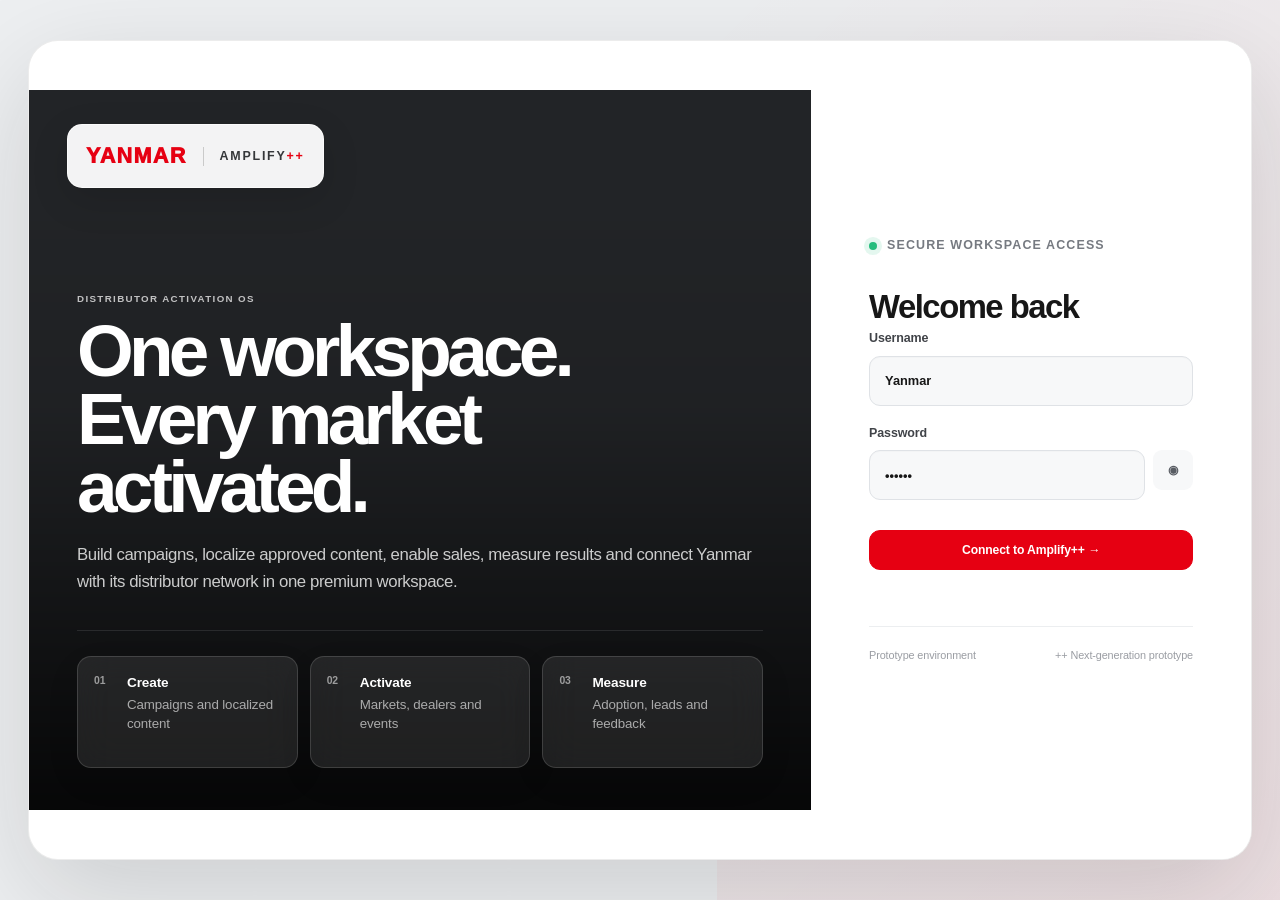
==== commit 61d5ec66: "Add files via upload" ====
--- a/index.html
+++ b/index.html
@@ -3,12 +3,14 @@
 <head>
   <meta charset="utf-8" />
   <meta name="viewport" content="width=device-width, initial-scale=1" />
-  <meta name="theme-color" content="#f5f5f7" />
-  <meta name="description" content="Yanmar Amplify++ distributor activation operating system prototype." />
-  <title>Yanmar Amplify++</title>
-  <link rel="icon" href="assets/favicon.svg" type="image/svg+xml" />
+  <meta name="theme-color" content="#ffffff" />
+  <meta name="description" content="YANMAR Amplify++ — distributor activation operating system for content, campaigns, localization, sales enablement and market results." />
+  <title>YANMAR Amplify++</title>
+  <link rel="icon" href="https://upload.wikimedia.org/wikipedia/commons/4/42/Yanmar_logo_flying-Y.svg?v=3" type="image/svg+xml" />
+  <link rel="alternate icon" href="assets/brand/flying-y.svg" type="image/svg+xml" />
   <link rel="manifest" href="manifest.webmanifest" />
   <link rel="stylesheet" href="styles.css" />
+  <link rel="stylesheet" href="mega.css" />
 </head>
 <body>
   <noscript>This prototype requires JavaScript.</noscript>
@@ -17,14 +19,16 @@
     <div class="login-bg login-bg-a"></div>
     <div class="login-bg login-bg-b"></div>
     <div class="login-shell">
-      <div class="login-brand">
-        <div class="brand-mark brand-mark-xl" aria-hidden="true">
-          <img src="assets/flying-y.svg" alt="" />
+      <div class="login-brand mega-login-brand">
+        <div class="mega-brand-lockup">
+          <img class="yanmar-wordmark official-brand-image" src="https://upload.wikimedia.org/wikipedia/commons/1/13/Yanmar_logo_2013_full_horizontal.svg" alt="YANMAR" />
+          <span class="yanmar-wordmark-fallback">YANMAR</span>
+          <span class="mega-product-name">AMPLIFY<span>++</span></span>
         </div>
         <div>
-          <p class="eyebrow">Distributor activation platform</p>
-          <h1 id="loginTitle">Yanmar Amplify<span>++</span></h1>
-          <p class="login-intro">A calm, intelligent workspace for product knowledge, local marketing activation and measurable distributor growth.</p>
+          <p class="eyebrow">Distributor Activation OS</p>
+          <h1 id="loginTitle">One workspace.<br><span>Every market activated.</span></h1>
+          <p class="login-intro">Build campaigns, localize approved content, enable sales, measure results and connect Yanmar with its distributor network in one premium workspace.</p>
 
           <div class="pp-login-capabilities" aria-label="Amplify Plus Plus capabilities">
             <div><b>01</b><span><strong>Create</strong><small>Campaigns and localized content</small></span></div>
@@ -66,7 +70,7 @@
   <div class="connection-overlay" id="connectionOverlay" aria-live="polite" aria-hidden="true">
     <div class="connection-card">
       <div class="brand-mark brand-mark-connect">
-        <img src="assets/flying-y.svg" alt="Yanmar Flying Y connecting" />
+        <img src="assets/brand/flying-y.svg" alt="Yanmar Flying Y connecting" />
       </div>
       <h2>Connecting to Amplify++</h2>
       <p id="connectionText">Authenticating workspace…</p>
@@ -76,12 +80,12 @@
 
   <div class="app-shell" id="appShell" hidden>
     <aside class="sidebar" id="sidebar">
-      <div class="sidebar-brand">
-        <div class="brand-mark"><img src="assets/flying-y.svg" alt="" /></div>
-        <div>
-          <strong>YANMAR</strong>
-          <span>AMPLIFY++</span>
+      <div class="sidebar-brand mega-sidebar-brand">
+        <div class="mega-sidebar-logo">
+          <img class="yanmar-wordmark official-brand-image" src="https://upload.wikimedia.org/wikipedia/commons/1/13/Yanmar_logo_2013_full_horizontal.svg" alt="YANMAR" />
+          <span class="yanmar-wordmark-fallback">YANMAR</span>
         </div>
+        <div class="mega-sidebar-product"><strong>AMPLIFY<span>++</span></strong><small>DISTRIBUTOR ACTIVATION OS</small></div>
       </div>
 
       <div class="workspace-switch" role="group" aria-label="Workspace role">
@@ -101,6 +105,9 @@
         <p class="nav-label">Create & activate</p>
         <button class="nav-item" data-view="product-hub">
           <span class="nav-icon">P</span><span>Product Hub</span>
+        </button>
+        <button class="nav-item" data-view="brand-centre">
+          <span class="nav-icon">B</span><span>Brand Centre</span><span class="beta-pill">HQ</span>
         </button>
         <button class="nav-item" data-view="campaign-studio" data-i18n="campaignStudio">
           <span class="nav-icon">✦</span><span>Campaign Builder</span>
@@ -170,6 +177,7 @@
     <main class="main-content">
       <header class="topbar">
         <button class="icon-button mobile-menu" id="mobileMenuButton" aria-label="Open navigation">☰</button>
+        <div class="mega-topbar-brand" aria-label="Yanmar Amplify++"><img class="yanmar-wordmark official-brand-image" src="https://upload.wikimedia.org/wikipedia/commons/1/13/Yanmar_logo_2013_full_horizontal.svg" alt="YANMAR" /><span class="yanmar-wordmark-fallback">YANMAR</span><i></i><strong>AMPLIFY++</strong></div>
         <div class="global-search-wrap">
           <span aria-hidden="true">⌕</span>
           <input id="globalSearch" placeholder="Search tools, content and actions…" aria-label="Search portal" />
@@ -195,10 +203,10 @@
         <section class="view is-active" id="view-dashboard" data-view-name="dashboard">
           <div class="hero-panel">
             <div class="hero-copy">
-              <div class="pp-hero-kicker"><span class="status-dot"></span> AMPLIFY CLOUD CONNECTED</div>
+              <div class="pp-hero-kicker"><span class="status-dot"></span> YANMAR NETWORK · CONNECTED</div>
               <p class="eyebrow">Yanmar Amplify++</p>
-              <h2>Build momentum.<br><span>Market by market.</span></h2>
-              <p>Turn Yanmar product knowledge into campaigns, local activation, distributor capability and measurable market action.</p>
+              <h2>Activate Yanmar.<br><span>Market by market.</span></h2>
+              <p>From approved product intelligence to localized campaigns, sales enablement and measurable distributor activation — in one connected workspace.</p>
               <div class="button-row">
                 <button class="primary-button" data-open-view="campaign-studio">Create a campaign</button>
                 <button class="secondary-button" data-open-view="impact-dashboard">View market impact</button>
@@ -208,7 +216,7 @@
               <div class="pulse-ring pulse-ring-a"></div>
               <div class="pulse-ring pulse-ring-b"></div>
               <div class="score-orbit">
-                <div class="brand-mark brand-mark-hero"><img src="assets/flying-y.svg" alt="" /></div>
+                <div class="brand-mark brand-mark-hero mega-flying-y"><img class="official-flying-y" src="https://upload.wikimedia.org/wikipedia/commons/4/42/Yanmar_logo_flying-Y.svg" alt="Yanmar Flying Y" /></div>
                 <strong id="activationScore">76</strong>
                 <span>Activation score</span>
               </div>
@@ -219,9 +227,9 @@
           </div>
 
           <div class="pp-command-strip">
-            <div><small>Workspace pulse</small><strong>8 active markets</strong></div>
-            <div><small>Next deadline</small><strong>Report July results · 4 days</strong></div>
-            <div><small>Latest update</small><strong>New YDP flood-response pack</strong></div>
+            <div><small>Network pulse</small><strong id="megaActiveMarkets">8 active markets</strong></div>
+            <div><small>Priority</small><strong id="megaNextDeadline">2 result reports due</strong></div>
+            <div><small>Content intelligence</small><strong id="megaLatestUpdate">YDP flood-response pack approved</strong></div>
             <button data-open-view="product-hub">Open Product Hub →</button>
           </div>
 
@@ -273,6 +281,24 @@
                 <button data-open-view="content-library"><span>▦</span><div><strong>Content Library</strong><small>34 downloads</small></div></button>
               </div>
             </article>
+          </div>
+        </section>
+
+
+        <section class="view mega-brand-centre-view" id="view-brand-centre" data-view-name="brand-centre">
+          <div class="page-head"><div><p class="eyebrow">Official brand identity</p><h2>Brand Centre</h2><p>Keep every market unmistakably Yanmar. Use approved identity, core brand cues, voice principles and claim guardrails before local publication.</p></div><a class="secondary-button mega-link-button" href="https://www.yanmar.com/global/about/brand/" target="_blank" rel="noreferrer">Open official brand page ↗</a></div>
+          <div class="mega-brand-hero">
+            <div class="mega-brand-hero-copy"><p class="eyebrow">YANMAR MASTER IDENTITY</p><img class="official-brand-image mega-brand-wordmark" src="https://upload.wikimedia.org/wikipedia/commons/1/13/Yanmar_logo_2013_full_horizontal.svg" alt="YANMAR" /><span class="yanmar-wordmark-fallback">YANMAR</span><h3>One identity across every market.</h3><p>Amplify++ keeps the Yanmar brand central while giving distributors practical space to localize language, channels, applications and calls to action.</p><div class="button-row"><button class="primary-button" id="megaCopyBrandRed">Copy Yanmar Red</button><button class="secondary-button" id="megaDownloadBrandReference">Download brand reference</button></div></div>
+            <div class="mega-flying-y-stage"><div><img class="official-flying-y" src="https://upload.wikimedia.org/wikipedia/commons/4/42/Yanmar_logo_flying-Y.svg" alt="Yanmar Flying Y" /><small>Flying Y</small></div></div>
+          </div>
+          <div class="mega-brand-grid">
+            <article class="panel mega-brand-rule"><span class="mega-swatch red"></span><p class="eyebrow">Primary signal</p><h3>Yanmar Red</h3><strong>#E60012</strong><p>Use red to signal Yanmar identity, primary actions and intentional emphasis — not as background noise.</p></article>
+            <article class="panel mega-brand-rule"><span class="mega-swatch black"></span><p class="eyebrow">Visual discipline</p><h3>Clear. Precise. Industrial.</h3><strong>White · Black · Red</strong><p>Prioritize product, application and message. Keep interfaces calm and avoid decorative clutter that competes with the brand.</p></article>
+            <article class="panel mega-brand-rule"><span class="mega-swatch grid"></span><p class="eyebrow">Communication voice</p><h3>Useful before clever.</h3><strong>Professional · practical</strong><p>Lead with customer value and real use cases. Keep technical claims verifiable and model-specific when required.</p></article>
+          </div>
+          <div class="dashboard-grid">
+            <article class="panel span-7"><div class="panel-head"><div><p class="eyebrow">Pre-publish brand guardrails</p><h3>Six checks before content leaves Amplify++</h3></div><span class="approval-pill">HQ governance</span></div><div class="mega-brand-checks"><div><b>01</b><span><strong>Correct product naming</strong><small>Use YDG, YDP and L-Series consistently.</small></span></div><div><b>02</b><span><strong>Verified claims</strong><small>Confirm model-specific output, runtime, compliance and availability.</small></span></div><div><b>03</b><span><strong>Real customer value</strong><small>Translate technical information into a practical application benefit.</small></span></div><div><b>04</b><span><strong>Local relevance</strong><small>Adapt language, example, channel and CTA for the market.</small></span></div><div><b>05</b><span><strong>Visible Yanmar identity</strong><small>Use approved logo treatment and brand hierarchy.</small></span></div><div><b>06</b><span><strong>Human review</strong><small>AI and translated drafts remain drafts until reviewed.</small></span></div></div></article>
+            <article class="panel span-5"><div class="panel-head"><div><p class="eyebrow">Brand assets</p><h3>Quick access</h3></div></div><div class="mega-brand-assets"><a href="https://upload.wikimedia.org/wikipedia/commons/1/13/Yanmar_logo_2013_full_horizontal.svg" target="_blank" rel="noreferrer"><span>YANMAR</span><div><strong>Official wordmark</strong><small>Open source asset ↗</small></div></a><a href="https://upload.wikimedia.org/wikipedia/commons/4/42/Yanmar_logo_flying-Y.svg" target="_blank" rel="noreferrer"><span class="mini-y"><img src="assets/brand/flying-y.svg" alt="" /></span><div><strong>Flying Y</strong><small>Open source asset ↗</small></div></a><button data-open-view="content-library"><span>▦</span><div><strong>Approved campaign assets</strong><small>Open Asset Library →</small></div></button></div></article>
           </div>
         </section>
 
@@ -356,7 +382,7 @@
             </form>
             <article class="panel ai-output-panel">
               <div class="panel-head"><div><p class="eyebrow">Generated draft</p><h3>Review before publishing</h3></div><div class="button-row"><button class="icon-button" id="copyAiOutput" title="Copy">⧉</button><button class="icon-button" id="downloadAiOutput" title="Download">↓</button></div></div>
-              <div class="ai-output-empty" id="aiOutputEmpty"><div class="brand-mark brand-mark-muted"><img src="assets/flying-y.svg" alt="" /></div><h4>Your draft appears here</h4><p>Complete the brief and generate an editable first version.</p></div>
+              <div class="ai-output-empty" id="aiOutputEmpty"><div class="brand-mark brand-mark-muted"><img src="assets/brand/flying-y.svg" alt="" /></div><h4>Your draft appears here</h4><p>Complete the brief and generate an editable first version.</p></div>
               <div id="aiOutputWrap" hidden>
                 <textarea id="aiOutput" class="output-editor" rows="16"></textarea>
                 <div class="output-meta"><span id="outputWordCount">0 words</span><span>Human review required</span><span>Claims must be verified</span></div>
@@ -443,7 +469,7 @@
             <div class="form-grid three-col"><label><span>Yanmar model</span><select id="yanmarModel"><option>YDG5500</option><option>YDG3700</option><option>YDP40STN</option></select></label><label><span>Market</span><input id="comparisonMarket" value="Netherlands" /></label><label><span>Application</span><select id="comparisonApplication"><option>Construction site</option><option>Rental fleet</option><option>Agriculture</option><option>Emergency response</option></select></label></div>
           </article>
           <article class="panel comparison-table-wrap" id="comparisonPrintArea">
-            <div class="comparison-header"><div><p class="eyebrow">Comparison sheet</p><h3 id="comparisonTitle">YDG5500 market comparison</h3></div><div class="brand-lockup"><img src="assets/flying-y.svg" alt="" /><strong>YANMAR</strong></div></div>
+            <div class="comparison-header"><div><p class="eyebrow">Comparison sheet</p><h3 id="comparisonTitle">YDG5500 market comparison</h3></div><div class="brand-lockup"><img src="assets/brand/flying-y.svg" alt="" /><strong>YANMAR</strong></div></div>
             <div class="comparison-table-scroll"><table class="comparison-table"><thead><tr><th>Criteria</th><th class="yanmar-column">Yanmar <span id="tableYanmarModel">YDG5500</span></th><th><input class="table-input competitor-name" value="Competitor A" /></th><th><input class="table-input competitor-name" value="Competitor B" /></th></tr></thead><tbody id="comparisonBody"></tbody></table></div>
             <div class="comparison-note"><strong>Buyer guidance</strong><textarea id="comparisonNote">Use verified manufacturer specifications and explain differences in the context of the customer application. Avoid unsupported superiority claims.</textarea></div>
           </article>
@@ -560,7 +586,7 @@
 
         <section class="view pp-view" id="view-seo-sea-lab" data-view-name="seo-sea-lab">
           <div class="page-head pp-page-head"><div><p class="eyebrow">Search visibility</p><h2>SEO & SEA Lab</h2><p>Evaluate page fundamentals, build metadata and create responsive search-ad assets.</p></div><span class="source-chip">Transparent guideline-based score</span></div>
-          <div class="pp-lab-tabs"><button class="is-active" data-pp-lab="seo">SEO Content Score</button><button data-pp-lab="sea">SEA Ad Builder</button><button data-pp-lab="meta">Metadata Generator</button></div>
+          <div class="pp-lab-tabs"><button class="is-active" data-pp-lab="seo">SEO Content Score</button><button data-pp-lab="sea">SEA Ad Builder</button><button data-pp-lab="meta">Metadata Generator</button><button data-pp-lab="utm">UTM Builder</button></div>
           <div class="pp-lab-panel is-active" data-pp-lab-panel="seo">
             <div class="pp-seo-layout"><article class="panel"><div class="form-grid two-col"><label><span>Primary keyword</span><input id="ppSeoKeyword" value="portable diesel generator" /></label><label><span>Search intent</span><select><option>Commercial</option><option>Informational</option><option>Transactional</option></select></label><label class="full-row"><span>Page title</span><input id="ppSeoTitle" value="YDG Portable Diesel Generators | Yanmar Europe" /></label><label class="full-row"><span>Meta description</span><textarea id="ppSeoDescription" rows="3">Discover Yanmar YDG portable diesel generators for reliable professional power, efficient operation and demanding work environments.</textarea></label><label class="full-row"><span>Page copy</span><textarea id="ppSeoContent" rows="9">Yanmar YDG portable diesel generators deliver dependable professional power for construction, rental and demanding field applications. The compact diesel design combines practical portability with efficient operation and Yanmar support. Explore the range, compare specifications and contact your local distributor for availability.</textarea></label></div><button class="primary-button" id="ppAnalyzeSeo">Analyze search readiness</button></article>
             <aside class="panel pp-score-panel"><div class="pp-score-ring" id="ppSeoRing" style="--score:78"><strong id="ppSeoScore">78</strong><span>/100</span><small>SEO readiness</small></div><div class="pp-score-label"><strong id="ppSeoLabel">Strong foundation</strong><p>This is a heuristic readiness score, not an official Google score or ranking prediction.</p></div><div id="ppSeoChecks" class="pp-seo-checks"></div></aside></div>
@@ -569,6 +595,7 @@
             <div class="pp-sea-layout"><article class="panel"><div class="form-grid two-col"><label><span>Product</span><select id="ppSeaProduct"><option>YDG</option><option>YDP</option><option>L-Series</option></select></label><label><span>Market</span><select id="ppSeaMarket"><option>Netherlands</option><option>Poland</option><option>Spain</option><option>UAE</option></select></label><label class="full-row"><span>Primary value</span><input id="ppSeaValue" value="Reliable professional diesel power" /></label></div><button class="primary-button" id="ppGenerateSea">Generate responsive search-ad assets</button><div id="ppSeaAssets" class="pp-ad-assets"></div></article><aside class="panel"><p class="eyebrow">Search-ad preview</p><div class="pp-google-preview"><small>Sponsored</small><p>www.yanmar.com › industrial › ydg</p><h3 id="ppSeaPreviewTitle">Yanmar YDG Generators | Reliable Diesel Power</h3><span id="ppSeaPreviewText">Professional portable power built for demanding work. Explore YDG specifications.</span></div><div class="pp-ad-strength"><div><strong>Ad strength</strong><span id="ppAdStrength">Good</span></div><i><em id="ppAdStrengthBar" style="width:72%"></em></i><ul><li>Use distinct headlines</li><li>Include clear customer value</li><li>Add action-oriented descriptions</li></ul></div></aside></div>
           </div>
           <div class="pp-lab-panel" data-pp-lab-panel="meta"><div class="pp-meta-layout panel"><div><p class="eyebrow">Metadata builder</p><h3>Create a complete metadata set</h3><p>Turn one page summary into a draft title, description, slug and social preview.</p><label><span>Page summary</span><textarea id="ppMetaBrief" rows="7">YDP portable diesel pumps for professional dewatering, construction and emergency response applications.</textarea></label><button class="primary-button" id="ppGenerateMeta">Generate metadata</button></div><div id="ppMetaOutput" class="pp-meta-output"></div></div></div>
+          <div class="pp-lab-panel" data-pp-lab-panel="utm"><div class="mega-utm-layout"><article class="panel"><div class="panel-head"><div><p class="eyebrow">Campaign measurement</p><h3>Build a trackable campaign URL</h3></div><span class="source-chip">UTM</span></div><div class="form-grid two-col"><label class="full-row"><span>Landing page URL</span><input id="megaUtmUrl" value="https://www.yanmar.com/eu/industrial/" /></label><label><span>Source</span><input id="megaUtmSource" value="linkedin" /></label><label><span>Medium</span><input id="megaUtmMedium" value="social" /></label><label><span>Campaign</span><input id="megaUtmCampaign" value="ydg-reliable-power" /></label><label><span>Content</span><input id="megaUtmContent" value="construction-post-01" /></label></div><button class="primary-button" id="megaBuildUtm">Build tracking URL</button></article><article class="panel"><div class="panel-head"><div><p class="eyebrow">Generated URL</p><h3>Ready for campaign use</h3></div></div><div class="mega-utm-output" id="megaUtmOutput">Add your campaign parameters and build the URL.</div><div class="button-row end"><button class="secondary-button" id="megaCopyUtm">Copy URL</button><button class="secondary-button" id="megaDownloadUtm">Export .txt</button></div><div class="info-callout">Use consistent lowercase campaign naming so reported links remain easier to compare across markets.</div></article></div></div>
         </section>
 
         <section class="view pp-view" id="view-market-playbooks" data-view-name="market-playbooks">
@@ -628,5 +655,6 @@
   <div class="toast-region" id="toastRegion" aria-live="polite"></div>
 
   <script src="app.js" defer></script>
+  <script src="mega.js" defer></script>
 </body>
 </html>
--- a/mega.css
+++ b/mega.css
@@ -0,0 +1,930 @@
+/* ==========================================================
+   YANMAR AMPLIFY++ — MEGA DESIGN SYSTEM
+   Brand-first enterprise UI. Clean, precise, Yanmar-led.
+   ========================================================== */
+:root {
+  --mega-red:#E60012;
+  --mega-red-dark:#B8000E;
+  --mega-black:#111111;
+  --mega-ink:#171717;
+  --mega-gray-900:#262626;
+  --mega-gray-700:#5f6368;
+  --mega-gray-500:#8b8f96;
+  --mega-gray-300:#d9dce1;
+  --mega-gray-200:#e9ebee;
+  --mega-gray-100:#f4f5f6;
+  --mega-white:#fff;
+  --sidebar-width:264px;
+  --topbar-height:72px;
+  --radius:16px;
+  --radius-lg:24px;
+  --shadow-sm:0 1px 2px rgba(0,0,0,.03),0 8px 28px rgba(17,17,17,.045);
+  --shadow-md:0 2px 8px rgba(0,0,0,.04),0 20px 60px rgba(17,17,17,.10);
+  --transition:180ms cubic-bezier(.2,.7,.2,1);
+}
+
+html { background:#f5f6f7; }
+body {
+  background:#f5f6f7;
+  color:#171717;
+  font-family:-apple-system,BlinkMacSystemFont,"SF Pro Display","SF Pro Text",Inter,"Segoe UI",sans-serif;
+  letter-spacing:-.008em;
+}
+body:not(.dark) {
+  --bg:#f5f6f7;
+  --surface:#fff;
+  --surface-2:#f8f9fa;
+  --surface-3:#eef0f2;
+  --text:#171717;
+  --muted:#6b7078;
+  --line:#e5e7ea;
+  --line-strong:#d1d4d8;
+}
+body.dark {
+  --bg:#0c0d0f;
+  --surface:#151619;
+  --surface-2:#1b1c20;
+  --surface-3:#22242a;
+  --text:#f7f7f8;
+  --muted:#a0a4ac;
+  --line:#292b31;
+  --line-strong:#3a3d45;
+  background:#0c0d0f;
+}
+
+/* ---------- Official brand lockups ---------- */
+.official-brand-image { display:block; object-fit:contain; }
+.yanmar-wordmark { width:148px; height:auto; }
+.yanmar-wordmark-fallback {
+  display:none;
+  color:var(--mega-red);
+  font-weight:950;
+  font-size:1.35rem;
+  letter-spacing:.06em;
+}
+.mega-brand-lockup { display:flex; align-items:center; gap:16px; }
+.mega-product-name {
+  border-left:1px solid rgba(17,17,17,.18);
+  padding-left:16px;
+  font-size:.78rem;
+  font-weight:800;
+  letter-spacing:.14em;
+  color:#35373a;
+}
+.mega-product-name span { color:var(--mega-red); }
+
+/* ---------- Login: premium product experience ---------- */
+.login-screen {
+  min-height:100svh;
+  display:grid;
+  place-items:center;
+  padding:28px;
+  background:#edeff1;
+  color:#171717;
+}
+.login-bg { display:none !important; }
+.login-shell {
+  width:min(1420px,100%);
+  min-height:min(820px,calc(100svh - 56px));
+  display:grid;
+  grid-template-columns:minmax(0,1.28fr) minmax(420px,.72fr);
+  gap:0;
+  background:#fff;
+  border:1px solid rgba(17,17,17,.08);
+  border-radius:30px;
+  overflow:hidden;
+  box-shadow:0 35px 110px rgba(17,17,17,.15);
+}
+.login-brand.mega-login-brand {
+  max-width:none;
+  position:relative;
+  min-height:720px;
+  padding:42px 48px;
+  display:flex;
+  flex-direction:column;
+  justify-content:flex-end;
+  background:
+    linear-gradient(180deg,rgba(0,0,0,.05) 15%,rgba(0,0,0,.14) 44%,rgba(0,0,0,.82) 100%),
+    url("https://www.yanmar.com/eu/industrial/wp-content/uploads/sites/11/2021/06/YDG_header_spring.jpg") center/cover no-repeat,
+    #242629;
+}
+.mega-login-brand .mega-brand-lockup {
+  position:absolute;
+  left:38px;
+  top:34px;
+  width:max-content;
+  max-width:calc(100% - 76px);
+  padding:15px 18px;
+  background:rgba(255,255,255,.95);
+  border:1px solid rgba(255,255,255,.72);
+  border-radius:15px;
+  box-shadow:0 12px 38px rgba(0,0,0,.12);
+  backdrop-filter:blur(18px);
+}
+.mega-login-brand .eyebrow { color:#fff; opacity:.72; }
+.login-brand h1 {
+  max-width:760px;
+  margin:10px 0 20px;
+  color:#fff;
+  font-size:clamp(3.2rem,5.7vw,6.8rem);
+  line-height:.93;
+  letter-spacing:-.065em;
+  font-weight:760;
+}
+.login-brand h1 span { color:#fff; }
+.login-intro {
+  max-width:720px;
+  margin:0;
+  color:rgba(255,255,255,.78);
+  font-size:1.05rem;
+  line-height:1.65;
+}
+.pp-login-capabilities {
+  display:grid !important;
+  grid-template-columns:repeat(3,1fr);
+  gap:8px;
+  margin-top:34px !important;
+}
+.pp-login-capabilities > div {
+  min-height:112px;
+  padding:16px !important;
+  background:rgba(255,255,255,.09) !important;
+  border:1px solid rgba(255,255,255,.14) !important;
+  border-radius:14px !important;
+  backdrop-filter:blur(18px);
+}
+.pp-login-capabilities b { color:#fff !important; opacity:.55; }
+.pp-login-capabilities strong { color:#fff !important; }
+.pp-login-capabilities small { color:rgba(255,255,255,.62) !important; }
+.login-card {
+  align-self:stretch;
+  display:flex;
+  flex-direction:column;
+  justify-content:center;
+  padding:64px 58px;
+  border:0;
+  border-radius:0;
+  background:#fff;
+  color:#171717;
+  box-shadow:none;
+  backdrop-filter:none;
+}
+.login-card::before {
+  content:"Welcome back";
+  display:block;
+  margin-bottom:4px;
+  font-size:2.05rem;
+  line-height:1.1;
+  font-weight:750;
+  letter-spacing:-.045em;
+}
+.login-card::after {
+  content:"Use your Yanmar workspace credentials to continue.";
+  order:-1;
+  display:none;
+}
+.login-card-head {
+  order:-1;
+  margin:0 0 34px;
+  color:#767a81;
+  font-size:.78rem;
+  text-transform:uppercase;
+  letter-spacing:.09em;
+  font-weight:720;
+}
+.login-card label { color:#404348; font-size:.78rem; font-weight:650; gap:8px; }
+.login-card input {
+  padding:14px 15px;
+  border:1px solid #dfe2e6;
+  border-radius:11px;
+  background:#f7f8f9;
+  color:#171717;
+  box-shadow:inset 0 1px 1px rgba(0,0,0,.02);
+}
+.login-card input:focus { background:#fff; border-color:#999fa8; box-shadow:0 0 0 4px rgba(230,0,18,.07); }
+.password-row .icon-button { background:#f7f8f9; border-color:#dfe2e6; color:#585c63; }
+.login-button { margin-top:12px; min-height:50px; border-radius:11px !important; }
+.login-meta { color:#9a9da3; border-color:#eceef0; font-size:.68rem; }
+.form-message { color:var(--mega-red); }
+
+/* ---------- Server connection ---------- */
+.connection-overlay { background:rgba(248,249,250,.96); color:#171717; backdrop-filter:blur(20px); }
+.connection-card {
+  width:min(470px,calc(100% - 40px));
+  padding:44px;
+  border-radius:24px;
+  background:#fff;
+  border:1px solid #e7e9ec;
+  box-shadow:0 30px 90px rgba(17,17,17,.12);
+}
+.connection-card p { color:#777b82; }
+.brand-mark-connect { background:#fff !important; border:1px solid #e5e7ea; box-shadow:0 15px 40px rgba(17,17,17,.08); }
+.connection-track { background:#eceef0; }
+.connection-track span { background:var(--mega-red); }
+
+/* ---------- App shell ---------- */
+.sidebar {
+  width:var(--sidebar-width);
+  padding:20px 14px 16px;
+  background:rgba(255,255,255,.97);
+  color:#171717;
+  border-right:1px solid #e2e4e7;
+  box-shadow:none;
+  backdrop-filter:blur(24px);
+  scrollbar-color:#d6d9dd transparent;
+}
+body.dark .sidebar { background:rgba(18,19,22,.98); border-right-color:#292b31; color:#f5f5f7; }
+.sidebar-brand.mega-sidebar-brand {
+  display:block;
+  padding:6px 10px 18px;
+  border-bottom:1px solid var(--line);
+}
+.mega-sidebar-logo { min-height:35px; display:flex; align-items:center; }
+.mega-sidebar-logo .yanmar-wordmark { width:132px; }
+.mega-sidebar-product { margin-top:13px; display:flex; align-items:end; justify-content:space-between; gap:8px; }
+.mega-sidebar-product strong { font-size:.84rem; letter-spacing:.12em; color:var(--text); }
+.mega-sidebar-product strong span { color:var(--mega-red); }
+.mega-sidebar-product small { max-width:90px; color:var(--muted); font-size:.48rem; line-height:1.35; text-align:right; letter-spacing:.08em; font-weight:720; }
+.workspace-switch {
+  margin:14px 4px 6px;
+  padding:3px;
+  background:#f2f3f5;
+  border:1px solid #e4e6e9;
+  border-radius:9px;
+}
+body.dark .workspace-switch { background:#1d1e22; border-color:#292b31; }
+.role-button { color:#71757c; border-radius:7px; padding:8px 6px; font-size:.7rem; }
+.role-button.is-active { background:#fff; color:#171717; box-shadow:0 1px 4px rgba(17,17,17,.09); }
+body.dark .role-button.is-active { background:#303238; color:#fff; }
+.main-nav { gap:1px; }
+.nav-label { margin:18px 10px 6px; color:#9b9fa6; font-size:.56rem; letter-spacing:.14em; }
+.nav-item {
+  min-height:39px;
+  grid-template-columns:24px 1fr auto;
+  gap:9px;
+  padding:7px 9px;
+  border-radius:8px;
+  color:#666b72;
+  font-size:.78rem;
+  font-weight:580;
+}
+body.dark .nav-item { color:#aeb2b9; }
+.nav-item:hover { background:#f4f5f6; color:#171717; }
+body.dark .nav-item:hover { background:#222429; color:#fff; }
+.nav-item.is-active {
+  background:#fff1f2;
+  color:#b9000f;
+  box-shadow:none;
+  font-weight:690;
+}
+body.dark .nav-item.is-active { background:rgba(230,0,18,.13); color:#ff7c87; }
+.nav-icon {
+  width:22px;height:22px;
+  border:0;
+  border-radius:0;
+  background:transparent;
+  color:currentColor;
+  font-weight:700;
+}
+.nav-icon svg { width:18px; height:18px; display:block; stroke:currentColor; fill:none; stroke-width:1.8; stroke-linecap:round; stroke-linejoin:round; }
+.nav-item.is-active .nav-icon { background:transparent; border:0; color:var(--mega-red); }
+.nav-count { background:#eff1f3; color:#7a7e85; font-size:.58rem; padding:2px 6px; }
+body.dark .nav-count { background:#292b31; }
+.beta-pill { background:#fff0f2; border-color:#ffd4d8; color:#c60010; font-size:.5rem; }
+.sidebar-footer { padding-top:14px; }
+.server-state { padding:10px; margin:0 0 8px; background:#f6f7f8; border:1px solid #eceef0; border-radius:10px; }
+body.dark .server-state { background:#1d1f23; border-color:#292b31; }
+.server-state strong { color:var(--text); }
+
+.main-content { margin-left:var(--sidebar-width); min-width:0; }
+.topbar {
+  height:var(--topbar-height);
+  left:var(--sidebar-width);
+  padding:0 24px;
+  gap:18px;
+  background:rgba(255,255,255,.86);
+  border-bottom:1px solid rgba(17,17,17,.08);
+  backdrop-filter:saturate(180%) blur(22px);
+}
+body.dark .topbar { background:rgba(12,13,15,.84); border-bottom-color:#292b31; }
+.mega-topbar-brand { display:none; align-items:center; gap:10px; flex:0 0 auto; }
+.mega-topbar-brand .yanmar-wordmark { width:92px; }
+.mega-topbar-brand i { width:1px; height:20px; background:var(--line-strong); }
+.mega-topbar-brand strong { font-size:.62rem; color:var(--muted); letter-spacing:.09em; }
+.global-search-wrap {
+  max-width:620px;
+  border:1px solid var(--line);
+  border-radius:10px;
+  background:var(--surface-2);
+  box-shadow:none;
+}
+.global-search-wrap:focus-within { border-color:#b6bbc2; background:var(--surface); box-shadow:0 0 0 4px rgba(17,17,17,.03); }
+.global-search-wrap input { background:transparent !important; }
+.topbar-actions { margin-left:auto; }
+.icon-button,.profile-button,.compact-select { border-radius:9px !important; }
+.profile-button { background:transparent; border-color:transparent; }
+.profile-button:hover { background:var(--surface-2); }
+.avatar { background:#151515; color:#fff; }
+
+.content-area { max-width:1540px; margin:0 auto; padding:32px 32px 72px; }
+
+/* ---------- Typography and controls ---------- */
+.eyebrow {
+  color:#8a8e95;
+  font-size:.61rem;
+  font-weight:800;
+  letter-spacing:.14em;
+  text-transform:uppercase;
+}
+.page-head { margin-bottom:24px; }
+.page-head h2 {
+  margin:2px 0 7px;
+  font-size:clamp(2rem,3vw,3.15rem);
+  line-height:1;
+  letter-spacing:-.052em;
+  font-weight:720;
+}
+.page-head p { max-width:730px; color:var(--muted); font-size:.93rem; }
+.panel h3,.metric-card strong { letter-spacing:-.03em; }
+.primary-button {
+  min-height:40px;
+  padding:0 15px;
+  border:1px solid var(--mega-red);
+  border-radius:9px;
+  background:var(--mega-red);
+  color:#fff;
+  font-size:.76rem;
+  font-weight:700;
+  box-shadow:none;
+}
+.primary-button:hover { background:#c90010; border-color:#c90010; transform:translateY(-1px); box-shadow:0 7px 18px rgba(230,0,18,.16); }
+.secondary-button,.ghost-button {
+  min-height:40px;
+  padding:0 14px;
+  border:1px solid var(--line-strong);
+  border-radius:9px;
+  background:var(--surface);
+  color:var(--text);
+  font-size:.76rem;
+  font-weight:680;
+  box-shadow:none;
+}
+.secondary-button:hover,.ghost-button:hover { background:var(--surface-2); border-color:#b9bdc3; transform:none; }
+.text-button { color:#555a61; font-size:.72rem; font-weight:680; }
+.text-button:hover { color:var(--mega-red); }
+input,textarea,select {
+  border:1px solid var(--line);
+  border-radius:9px;
+  background:var(--surface-2);
+  font-size:.8rem;
+}
+input:focus,textarea:focus,select:focus { border-color:#aeb3ba; box-shadow:0 0 0 4px rgba(17,17,17,.035); }
+
+/* ---------- Command centre ---------- */
+.hero-panel {
+  min-height:430px;
+  display:grid;
+  grid-template-columns:minmax(0,.95fr) minmax(440px,1.05fr);
+  gap:0;
+  overflow:hidden;
+  padding:0;
+  border:1px solid var(--line);
+  border-radius:22px;
+  background:var(--surface);
+  color:var(--text);
+  box-shadow:var(--shadow-sm);
+}
+.hero-panel::before { display:none; }
+.hero-copy { padding:52px 50px; align-self:center; position:relative; z-index:3; }
+.hero-copy h2 {
+  margin:9px 0 18px;
+  font-size:clamp(3rem,5vw,5.5rem);
+  line-height:.91;
+  letter-spacing:-.066em;
+  font-weight:720;
+  color:var(--text);
+}
+.hero-copy h2 span { color:var(--mega-red); }
+.hero-copy > p { max-width:640px; color:var(--muted); font-size:1rem; line-height:1.6; }
+.pp-hero-kicker {
+  width:max-content;
+  display:inline-flex;
+  align-items:center;
+  gap:8px;
+  padding:6px 9px;
+  border:1px solid #e1e4e7;
+  border-radius:999px;
+  background:#f8f9fa;
+  color:#777b82;
+  font-size:.55rem;
+  font-weight:770;
+  letter-spacing:.08em;
+}
+body.dark .pp-hero-kicker { background:#1d1e22; border-color:#2a2d32; }
+.hero-visual {
+  min-height:430px;
+  position:relative;
+  overflow:hidden;
+  background:
+    linear-gradient(90deg,rgba(255,255,255,.12),rgba(255,255,255,0) 22%),
+    url("https://www.yanmar.com/eu/industrial/wp-content/uploads/sites/11/2021/06/YDG_header_spring.jpg") center/cover no-repeat,
+    #232527;
+}
+body.dark .hero-visual { filter:saturate(.9) brightness(.88); }
+.pulse-ring,.orbit-tag { display:none !important; }
+.score-orbit {
+  position:absolute;
+  left:24px;
+  right:auto;
+  top:auto;
+  bottom:24px;
+  width:164px;
+  height:auto;
+  padding:16px 18px;
+  display:grid;
+  grid-template-columns:42px 1fr;
+  grid-template-rows:auto auto;
+  column-gap:12px;
+  align-items:center;
+  border:1px solid rgba(255,255,255,.26);
+  border-radius:14px;
+  background:rgba(13,14,16,.68);
+  backdrop-filter:blur(18px);
+  box-shadow:0 18px 50px rgba(0,0,0,.2);
+  color:#fff;
+  transform:none;
+}
+.score-orbit .brand-mark-hero { grid-row:1/3; width:42px;height:42px;margin:0;border-radius:10px; background:#fff; }
+.score-orbit strong { font-size:1.55rem; line-height:1; }
+.score-orbit > span { color:rgba(255,255,255,.62); font-size:.58rem; }
+.mega-flying-y img { width:88%;height:88%;object-fit:contain; }
+.pp-command-strip {
+  margin:14px 0 18px;
+  min-height:66px;
+  padding:0 4px;
+  display:grid;
+  grid-template-columns:repeat(3,1fr) auto;
+  border:1px solid var(--line);
+  border-radius:12px;
+  background:var(--surface);
+  box-shadow:none;
+}
+.pp-command-strip > div { padding:14px 18px; border-right:1px solid var(--line); }
+.pp-command-strip small { color:#8c9096; font-size:.58rem; text-transform:uppercase; letter-spacing:.09em; }
+.pp-command-strip strong { margin-top:4px; color:var(--text); font-size:.76rem; }
+.pp-command-strip button { margin:8px; border:0; border-radius:8px; background:#171717; color:#fff; padding:0 16px; font-size:.7rem; font-weight:670; }
+body.dark .pp-command-strip button { background:#f6f6f7;color:#171717; }
+.metric-grid { gap:12px; }
+.metric-card {
+  min-height:130px;
+  padding:20px;
+  border:1px solid var(--line);
+  border-radius:14px;
+  background:var(--surface);
+  box-shadow:none;
+}
+.metric-card::after { content:""; display:block; width:24px; height:2px; margin-top:auto; background:var(--mega-red); }
+.metric-label { color:#888d94; font-size:.61rem; text-transform:uppercase; letter-spacing:.08em; font-weight:760; }
+.metric-card strong { margin-top:5px; font-size:2.15rem; font-weight:680; }
+.metric-card small { font-size:.7rem; }
+.dashboard-grid { gap:14px; margin-top:14px; }
+.panel {
+  padding:20px;
+  border:1px solid var(--line);
+  border-radius:14px;
+  background:var(--surface);
+  box-shadow:none;
+}
+.panel-head { margin-bottom:16px; }
+.panel-head h3 { margin-top:2px; font-size:1.08rem; font-weight:690; }
+.action-list { gap:7px; }
+.action-card {
+  padding:12px 13px;
+  border:1px solid transparent;
+  border-radius:10px;
+  background:var(--surface-2);
+}
+.action-card:hover { border-color:var(--line); background:var(--surface); transform:none; }
+.action-index { width:32px;height:32px;border:0;border-radius:8px;background:#fff;color:var(--mega-red);box-shadow:0 1px 3px rgba(0,0,0,.06); }
+body.dark .action-index { background:#25272c; }
+.action-card strong { font-size:.79rem; }
+.action-card small { font-size:.68rem; }
+.pp-launch-grid { gap:12px; margin-top:14px; }
+.pp-launch-grid > button {
+  min-height:156px;
+  padding:18px;
+  border:1px solid var(--line) !important;
+  border-radius:14px !important;
+  background:var(--surface) !important;
+  box-shadow:none !important;
+}
+.pp-launch-grid > button:hover { transform:translateY(-2px) !important; border-color:var(--line-strong) !important; box-shadow:var(--shadow-sm) !important; }
+.pp-launch-icon { width:38px !important;height:38px !important;border-radius:9px !important; }
+.pp-launch-grid strong { font-size:.94rem !important; }
+.pp-launch-grid p { font-size:.7rem !important; }
+.bar-chart { height:240px; background:repeating-linear-gradient(to top,transparent 0,transparent 47px,var(--line) 48px); }
+.bar-chart > div { background:var(--mega-red); border-radius:5px 5px 0 0; box-shadow:none; }
+.quick-tools button { border-radius:9px; background:var(--surface-2); }
+.quick-tools button > span { border:0; background:#fff; border-radius:8px; box-shadow:0 1px 3px rgba(0,0,0,.05); }
+body.dark .quick-tools button > span { background:#282a2f; }
+
+/* ---------- Product hub: actual product-led visual language ---------- */
+.pp-product-tabs { gap:8px; margin-bottom:14px; }
+.pp-product-tabs button {
+  padding:12px 14px !important;
+  border:1px solid var(--line) !important;
+  border-radius:10px !important;
+  background:var(--surface) !important;
+  box-shadow:none !important;
+}
+.pp-product-tabs button.is-active { border-color:#f2b6bb !important; background:#fff5f6 !important; }
+body.dark .pp-product-tabs button.is-active { background:rgba(230,0,18,.12) !important; }
+.pp-product-tabs button > b { border-radius:7px !important; background:#f1f2f4 !important; color:#555 !important; }
+.pp-product-tabs button.is-active > b { background:var(--mega-red) !important;color:#fff !important; }
+.pp-product-hero {
+  min-height:430px;
+  border:1px solid var(--line) !important;
+  border-radius:18px !important;
+  background:var(--surface) !important;
+  overflow:hidden;
+  box-shadow:none !important;
+}
+.pp-product-copy { padding:42px 38px !important; }
+.pp-product-copy h3 { font-size:clamp(2rem,3.2vw,3.5rem) !important; line-height:.98 !important; letter-spacing:-.052em !important; font-weight:700 !important; }
+.pp-product-copy > p { max-width:620px; line-height:1.62; }
+.pp-machine-stage {
+  min-height:430px;
+  overflow:hidden;
+  background:#eef0f2 !important;
+  position:relative;
+}
+.pp-machine-stage::after {
+  content:"Official product imagery";
+  position:absolute;
+  right:16px;
+  bottom:14px;
+  z-index:3;
+  padding:5px 8px;
+  border-radius:6px;
+  background:rgba(0,0,0,.62);
+  color:#fff;
+  font-size:.52rem;
+  letter-spacing:.06em;
+  text-transform:uppercase;
+}
+.pp-machine {
+  position:absolute !important;
+  inset:0 !important;
+  width:100% !important;
+  height:100% !important;
+  transform:none !important;
+  background-position:center !important;
+  background-repeat:no-repeat !important;
+  background-size:cover !important;
+  border-radius:0 !important;
+  box-shadow:none !important;
+}
+.pp-machine[data-product="YDG"] { background-image:url("https://www.yanmar.com/eu/industrial/wp-content/uploads/sites/11/2021/06/YDG_header_spring.jpg") !important; }
+.pp-machine[data-product="YDP"] { background-image:url("https://www.yanmar.com/eu/industrial/wp-content/uploads/sites/11/2026/07/pumps_1110x626.jpg") !important; background-color:#e9ecef !important; }
+.pp-machine[data-product="L-Series"] {
+  background:
+    radial-gradient(circle at 55% 45%,rgba(230,0,18,.22),transparent 24%),
+    linear-gradient(135deg,#eceef0,#d6d9dc) !important;
+}
+.pp-machine[data-product="L-Series"]::before {
+  content:"L-SERIES";
+  position:absolute;
+  inset:0;
+  display:grid;
+  place-items:center;
+  color:#b7bbc0;
+  font-size:clamp(3rem,7vw,7rem);
+  font-weight:900;
+  letter-spacing:-.07em;
+}
+.pp-machine > * { display:none !important; }
+.pp-product-tags span { border-radius:6px !important; }
+.pp-value-item,.pp-use-grid button { border-radius:10px !important; }
+
+/* ---------- Asset library ---------- */
+.filter-bar { gap:8px; margin-bottom:14px; }
+.filter-bar input,.filter-bar select { min-height:42px; border-radius:9px; }
+.asset-grid { gap:12px; }
+.asset-card {
+  border:1px solid var(--line);
+  border-radius:13px;
+  box-shadow:none;
+  transition:var(--transition);
+}
+.asset-card:hover { transform:translateY(-2px); border-color:var(--line-strong); box-shadow:var(--shadow-sm); }
+.asset-thumb { aspect-ratio:16/9; padding:18px; }
+.asset-thumb.red { background:linear-gradient(135deg,#161719 0%,#2b2d31 65%,#89000b 100%); }
+.asset-thumb.blue { background:linear-gradient(135deg,#17191c,#26323d); }
+.asset-thumb.green { background:linear-gradient(135deg,#17191c,#27362f); }
+.asset-thumb::after { border-color:rgba(255,255,255,.08); }
+.asset-thumb strong { font-size:1.2rem; }
+.asset-body { padding:15px; }
+.asset-body h3 { font-size:.92rem; }
+.asset-body p { font-size:.72rem; }
+.asset-actions button { background:#f2f3f5; color:#4e5258; border:1px solid #e4e6e9; border-radius:8px; }
+.asset-actions button:hover { background:#171717;color:#fff;border-color:#171717; }
+
+/* ---------- Workspaces / forms ---------- */
+.studio-layout,.ai-workspace,.tco-layout,.report-layout,.localization-layout,.pp-seo-layout,.pp-sea-layout,.pp-event-layout,.pp-approval-layout {
+  gap:14px !important;
+}
+.step-title > span { width:34px;height:34px;border-radius:8px;background:#171717;font-size:.62rem; }
+body.dark .step-title > span { background:#f2f2f3;color:#171717; }
+.choice-grid { gap:7px; }
+.choice-card { border-radius:9px; padding:12px; }
+.choice-card.is-selected { border-color:#f1aeb4; background:#fff5f6; box-shadow:none; }
+body.dark .choice-card.is-selected { background:rgba(230,0,18,.1); }
+.preview-panel { top:calc(var(--topbar-height) + 18px); }
+.campaign-preview-card {
+  min-height:320px;
+  border-radius:13px;
+  background:
+    linear-gradient(180deg,rgba(0,0,0,.08),rgba(0,0,0,.72)),
+    url("https://www.yanmar.com/eu/industrial/wp-content/uploads/sites/11/2021/06/YDG_header_spring.jpg") center/cover no-repeat,
+    #191a1c;
+}
+.campaign-preview-card h3 { margin-top:62px; font-size:1.85rem; }
+.preview-proof { border-radius:9px; }
+.readiness-list > div { border-radius:8px; }
+.blueprint-grid { gap:8px; }
+.blueprint-grid > div { border-radius:9px; padding:13px; }
+.ai-mode-tabs { gap:0; }
+.ai-tab { padding:11px 14px; font-size:.75rem; }
+.ai-tab.is-active { color:var(--mega-red); border-bottom-color:var(--mega-red); }
+.ai-output-panel { min-height:500px; }
+.source-chip,.progress-pill,.date-chip,.method-pill,.approval-pill,.strength-pill,.risk-pill { border-radius:7px; }
+
+/* ---------- SEO / SEA ---------- */
+.pp-lab-tabs { border-bottom:1px solid var(--line) !important; gap:0 !important; }
+.pp-lab-tabs button { border-radius:0 !important; padding:11px 16px !important; font-size:.74rem !important; }
+.pp-lab-tabs button.is-active { background:transparent !important; color:var(--mega-red) !important; box-shadow:inset 0 -2px 0 var(--mega-red) !important; }
+.pp-score-panel { text-align:left !important; }
+.pp-score-ring { margin:2px auto 20px; }
+.pp-seo-check { border-radius:9px !important; }
+.pp-google-preview { border-radius:12px !important; border:1px solid var(--line) !important; background:var(--surface) !important; }
+.pp-ad-row { border-radius:8px !important; }
+.pp-meta-row { border-radius:9px !important; }
+
+/* ---------- Calendar, reports, admin tables ---------- */
+.calendar-shell,.comparison-shell { border:1px solid var(--line); border-radius:14px; box-shadow:none; }
+.calendar-day { min-height:110px; }
+.data-table th { color:#8a8e95; font-size:.58rem; letter-spacing:.07em; text-transform:uppercase; }
+.data-table td { font-size:.74rem; }
+.data-table tbody tr:hover { background:var(--surface-2); }
+.table-wrap { border:1px solid var(--line); border-radius:10px; overflow:auto; }
+.status-badge,.pp-status { border-radius:6px !important; font-size:.58rem !important; }
+.pp-kpi-grid { gap:10px !important; }
+.pp-kpi-grid article { border:1px solid var(--line) !important; border-radius:12px !important; box-shadow:none !important; }
+.pp-kpi-grid strong { letter-spacing:-.04em; }
+.pp-impact-chart { border-radius:12px !important; }
+.pp-market-card,.pp-course-card { border:1px solid var(--line) !important; border-radius:13px !important; box-shadow:none !important; }
+.pp-market-card:hover,.pp-course-card:hover { transform:translateY(-2px) !important; box-shadow:var(--shadow-sm) !important; }
+.pp-market-top { min-height:112px !important; }
+.pp-course-cover { min-height:142px !important; }
+.pp-approval-item { border-radius:9px !important; }
+.pp-approval-item.is-active { background:#fff4f5 !important; border-color:#f2c0c5 !important; }
+body.dark .pp-approval-item.is-active { background:rgba(230,0,18,.09) !important; }
+.settings-list label { border-radius:9px; }
+
+/* ---------- New Mega components ---------- */
+.mega-section-title { display:flex; justify-content:space-between; gap:20px; align-items:flex-end; margin:26px 0 12px; }
+.mega-section-title h3 { margin:0; font-size:1.18rem; letter-spacing:-.03em; }
+.mega-section-title p { margin:4px 0 0; color:var(--muted); font-size:.74rem; }
+.mega-network-grid { display:grid; grid-template-columns:repeat(4,1fr); gap:10px; }
+.mega-network-card {
+  border:1px solid var(--line);
+  border-radius:12px;
+  padding:16px;
+  background:var(--surface);
+  min-height:130px;
+}
+.mega-network-card .top { display:flex;align-items:center;justify-content:space-between;gap:12px; }
+.mega-network-card .flag { width:31px;height:24px;display:grid;place-items:center;border-radius:6px;background:var(--surface-2);font-size:.58rem;font-weight:800;color:var(--muted); }
+.mega-network-card .score { font-size:1.45rem;font-weight:700;letter-spacing:-.04em; }
+.mega-network-card strong { display:block;margin-top:16px;font-size:.78rem; }
+.mega-network-card small { display:block;color:var(--muted);font-size:.64rem;margin-top:3px; }
+.mega-network-card .meter { height:3px;border-radius:99px;background:var(--surface-3);margin-top:12px;overflow:hidden; }
+.mega-network-card .meter i { display:block;height:100%;background:var(--mega-red); }
+.mega-live-badge { display:inline-flex;align-items:center;gap:6px;padding:5px 8px;border-radius:999px;background:#eff9f5;color:#207a57;font-size:.58rem;font-weight:720; }
+.mega-live-badge::before { content:"";width:6px;height:6px;border-radius:50%;background:#24a36f; }
+body.dark .mega-live-badge { background:rgba(36,163,111,.12); }
+.mega-admin-tools { display:grid;grid-template-columns:repeat(3,1fr);gap:10px;margin-top:14px; }
+.mega-admin-tool { padding:16px;border:1px solid var(--line);border-radius:11px;background:var(--surface); }
+.mega-admin-tool strong { display:block;font-size:.8rem; }
+.mega-admin-tool p { margin:5px 0 13px;color:var(--muted);font-size:.66rem;line-height:1.5; }
+.mega-admin-tool button { width:100%; }
+.mega-activity-feed { display:grid;gap:0; }
+.mega-activity-item { display:grid;grid-template-columns:9px 1fr auto;gap:10px;align-items:start;padding:12px 0;border-bottom:1px solid var(--line); }
+.mega-activity-item:last-child { border-bottom:0; }
+.mega-activity-item > i { width:7px;height:7px;border-radius:50%;background:var(--mega-red);margin-top:5px; }
+.mega-activity-item strong,.mega-activity-item small { display:block; }
+.mega-activity-item strong { font-size:.72rem; }
+.mega-activity-item small { color:var(--muted);font-size:.62rem;margin-top:2px; }
+.mega-activity-item time { color:#9a9ea5;font-size:.58rem; }
+
+/* ---------- Dark mode ---------- */
+body.dark .official-brand-image { filter:none; }
+body.dark .mega-product-name { color:#42464d; }
+body.dark .hero-panel,.body.dark .panel { background:var(--surface); }
+body.dark .metric-card::after { background:#ff2d3c; }
+body.dark .pp-machine-stage { background:#22242a !important; }
+body.dark .asset-actions button { background:#22242a;color:#d7d9dd;border-color:#31343a; }
+body.dark .asset-actions button:hover { background:#f4f4f5;color:#171717; }
+
+/* ---------- Motion discipline ---------- */
+.panel,.metric-card,.asset-card,.pp-market-card,.pp-course-card,.nav-item,.primary-button,.secondary-button { transition:var(--transition); }
+@media (prefers-reduced-motion:reduce) {
+  *,*::before,*::after { scroll-behavior:auto !important; animation-duration:.001ms !important; animation-iteration-count:1 !important; transition-duration:.001ms !important; }
+}
+
+/* ---------- Responsive ---------- */
+@media (min-width:1180px) {
+  .mega-topbar-brand { display:flex; }
+  .global-search-wrap { max-width:520px; }
+}
+@media (max-width:1180px) {
+  .login-shell { grid-template-columns:1fr 440px; }
+  .hero-panel { grid-template-columns:1fr 46%; }
+  .hero-copy { padding:40px 34px; }
+  .mega-network-grid { grid-template-columns:repeat(2,1fr); }
+}
+@media (max-width:980px) {
+  .login-screen { padding:0; }
+  .login-shell { min-height:100svh;border:0;border-radius:0;grid-template-columns:1fr; }
+  .login-brand.mega-login-brand { min-height:410px;padding:32px; }
+  .mega-login-brand .mega-brand-lockup { left:28px;top:26px; }
+  .login-brand h1 { font-size:clamp(2.7rem,8vw,4.3rem); }
+  .pp-login-capabilities { display:none !important; }
+  .login-card { padding:44px 32px 50px; }
+  .hero-panel { grid-template-columns:1fr; }
+  .hero-visual { min-height:330px; }
+  .pp-command-strip { grid-template-columns:1fr 1fr; }
+  .pp-command-strip > div { border-bottom:1px solid var(--line); }
+  .pp-command-strip button { min-height:44px; }
+  .mega-admin-tools { grid-template-columns:1fr; }
+}
+@media (max-width:760px) {
+  .content-area { padding:20px 14px 50px; }
+  .topbar { padding:0 12px; }
+  .hero-copy { padding:32px 24px; }
+  .hero-copy h2 { font-size:3.2rem; }
+  .hero-visual { min-height:270px; }
+  .pp-command-strip { grid-template-columns:1fr; }
+  .pp-command-strip > div { border-right:0; }
+  .metric-grid { grid-template-columns:repeat(2,1fr); }
+  .metric-card { min-height:118px; }
+  .pp-launch-grid { grid-template-columns:1fr !important; }
+  .mega-network-grid { grid-template-columns:1fr; }
+  .asset-grid { grid-template-columns:1fr; }
+  .pp-product-hero { grid-template-columns:1fr !important; }
+  .pp-machine-stage { min-height:300px; }
+  .form-grid.two-col,.form-grid.three-col { grid-template-columns:1fr; }
+}
+@media (max-width:520px) {
+  .login-brand.mega-login-brand { min-height:360px; }
+  .mega-login-brand .mega-brand-lockup { left:18px;top:18px; padding:11px 13px; }
+  .mega-login-brand .yanmar-wordmark { width:108px; }
+  .mega-product-name { font-size:.62rem; }
+  .login-brand h1 { font-size:2.6rem; }
+  .login-intro { font-size:.86rem; }
+  .login-card { padding:38px 22px; }
+  .metric-grid { grid-template-columns:1fr; }
+  .hero-copy h2 { font-size:2.7rem; }
+  .page-head h2 { font-size:2.15rem; }
+}
+
+/* ---------- Sidebar collapse + supporting details ---------- */
+.mega-sidebar-brand { position:relative; }
+.mega-sidebar-collapse {
+  position:absolute;
+  right:4px;
+  top:4px;
+  width:30px;
+  height:30px;
+  display:grid;
+  place-items:center;
+  border:1px solid var(--line);
+  border-radius:8px;
+  background:var(--surface);
+  color:var(--muted);
+}
+.mega-sidebar-collapse svg { width:16px;height:16px;fill:none;stroke:currentColor;stroke-width:1.8;stroke-linecap:round;stroke-linejoin:round; }
+.mega-sidebar-collapse:hover { color:var(--text);border-color:var(--line-strong); }
+.mega-source-links { display:flex;flex-wrap:wrap;gap:8px;margin:-10px 0 16px; }
+.mega-source-links a,.mega-product-source {
+  display:inline-flex;
+  width:max-content;
+  padding:6px 9px;
+  border:1px solid var(--line);
+  border-radius:7px;
+  background:var(--surface);
+  color:var(--muted);
+  text-decoration:none;
+  font-size:.61rem;
+  font-weight:670;
+}
+.mega-source-links a:hover,.mega-product-source:hover { border-color:var(--line-strong);color:var(--mega-red); }
+.pp-product-hero { position:relative; }
+.mega-product-source { position:absolute;left:38px;bottom:20px;z-index:5; }
+.mega-version { margin:0 6px 8px;padding:10px 10px 9px;border-top:1px solid var(--line); }
+.mega-version span,.mega-version small { display:block; }
+.mega-version span { color:var(--muted);font-size:.55rem;font-weight:800;letter-spacing:.1em; }
+.mega-version small { margin-top:2px;color:#aaaeb4;font-size:.52rem; }
+
+body.mega-sidebar-collapsed { --sidebar-width:76px; }
+body.mega-sidebar-collapsed .sidebar { padding-left:10px;padding-right:10px; }
+body.mega-sidebar-collapsed .mega-sidebar-logo,
+body.mega-sidebar-collapsed .mega-sidebar-product,
+body.mega-sidebar-collapsed .workspace-switch,
+body.mega-sidebar-collapsed .nav-label,
+body.mega-sidebar-collapsed .nav-item > span:not(.nav-icon):not(.notification-dot),
+body.mega-sidebar-collapsed .nav-item > .nav-count,
+body.mega-sidebar-collapsed .nav-item > .beta-pill,
+body.mega-sidebar-collapsed .sidebar-footer .server-state,
+body.mega-sidebar-collapsed .sidebar-footer .ghost-button,
+body.mega-sidebar-collapsed .mega-version { display:none !important; }
+body.mega-sidebar-collapsed .sidebar-brand { height:50px;border:0;padding:0; }
+body.mega-sidebar-collapsed .mega-sidebar-collapse { position:static;margin:5px auto 0;transform:rotate(180deg); }
+body.mega-sidebar-collapsed .nav-item { grid-template-columns:1fr;place-items:center;padding:8px; }
+body.mega-sidebar-collapsed .nav-icon { width:26px;height:26px; }
+body.mega-sidebar-collapsed .notification-dot { position:absolute;right:9px;top:7px; }
+body.mega-sidebar-collapsed .nav-item { position:relative; }
+body.mega-sidebar-collapsed .sidebar-footer { margin-top:auto; }
+
+@media (max-width:980px){
+  .mega-sidebar-collapse { display:none; }
+  body.mega-sidebar-collapsed { --sidebar-width:264px; }
+}
+
+/* ---------- Brand Centre ---------- */
+.mega-link-button { display:inline-flex;align-items:center;justify-content:center;text-decoration:none; }
+.mega-brand-hero {
+  display:grid;
+  grid-template-columns:minmax(0,1.05fr) minmax(380px,.95fr);
+  min-height:420px;
+  overflow:hidden;
+  border:1px solid var(--line);
+  border-radius:18px;
+  background:var(--surface);
+}
+.mega-brand-hero-copy { padding:46px;align-self:center; }
+.mega-brand-wordmark { width:min(360px,80%);margin:16px 0 34px; }
+.mega-brand-hero-copy h3 { margin:0 0 12px;font-size:clamp(2.2rem,4vw,4rem);line-height:.98;letter-spacing:-.055em;font-weight:710; }
+.mega-brand-hero-copy > p { max-width:650px;color:var(--muted);font-size:.9rem;line-height:1.65; }
+.mega-flying-y-stage {
+  min-height:420px;
+  display:grid;
+  place-items:center;
+  background:var(--mega-red);
+  position:relative;
+  overflow:hidden;
+}
+.mega-flying-y-stage::before,.mega-flying-y-stage::after { content:"";position:absolute;border:1px solid rgba(255,255,255,.16);border-radius:50%; }
+.mega-flying-y-stage::before { width:470px;height:470px; }
+.mega-flying-y-stage::after { width:300px;height:300px; }
+.mega-flying-y-stage > div { position:relative;z-index:2;width:230px;height:230px;display:grid;place-items:center;padding:28px;border-radius:50%;background:#fff;box-shadow:0 30px 80px rgba(70,0,5,.25); }
+.mega-flying-y-stage img { max-width:100%;max-height:100%;object-fit:contain; }
+.mega-flying-y-stage small { position:absolute;bottom:-34px;color:#fff;font-size:.6rem;font-weight:760;letter-spacing:.13em;text-transform:uppercase; }
+.mega-brand-grid { display:grid;grid-template-columns:repeat(3,1fr);gap:12px;margin-top:14px; }
+.mega-brand-rule { min-height:230px; }
+.mega-brand-rule .mega-swatch { display:block;width:42px;height:42px;border-radius:9px;margin-bottom:24px;border:1px solid var(--line); }
+.mega-swatch.red { background:var(--mega-red);border-color:var(--mega-red); }
+.mega-swatch.black { background:#111; }
+.mega-swatch.grid { background:linear-gradient(90deg,transparent 47%,#ddd 48%,#ddd 52%,transparent 53%),linear-gradient(0deg,transparent 47%,#ddd 48%,#ddd 52%,transparent 53%),#fff;background-size:12px 12px; }
+.mega-brand-rule h3 { font-size:1.05rem; }
+.mega-brand-rule > strong { display:block;margin:6px 0 10px;font-size:.82rem; }
+.mega-brand-rule > p:last-child { color:var(--muted);font-size:.7rem;line-height:1.55; }
+.mega-brand-checks { display:grid;grid-template-columns:1fr 1fr;gap:8px; }
+.mega-brand-checks > div { display:grid;grid-template-columns:32px 1fr;gap:10px;align-items:start;padding:12px;border:1px solid var(--line);border-radius:9px;background:var(--surface-2); }
+.mega-brand-checks b { width:28px;height:28px;display:grid;place-items:center;border-radius:7px;background:#fff;color:var(--mega-red);font-size:.58rem;box-shadow:0 1px 3px rgba(0,0,0,.05); }
+body.dark .mega-brand-checks b { background:#27292e; }
+.mega-brand-checks strong,.mega-brand-checks small { display:block; }
+.mega-brand-checks strong { font-size:.71rem; }
+.mega-brand-checks small { margin-top:3px;color:var(--muted);font-size:.61rem;line-height:1.45; }
+.mega-brand-assets { display:grid;gap:7px; }
+.mega-brand-assets a,.mega-brand-assets button { width:100%;min-height:68px;display:grid;grid-template-columns:72px 1fr;gap:12px;align-items:center;padding:10px 12px;border:1px solid var(--line);border-radius:9px;background:var(--surface-2);color:var(--text);text-decoration:none;text-align:left; }
+.mega-brand-assets a:hover,.mega-brand-assets button:hover { border-color:var(--line-strong);background:var(--surface); }
+.mega-brand-assets > * > span { display:grid;place-items:center;width:64px;height:44px;border-radius:7px;background:#fff;color:var(--mega-red);font-size:.68rem;font-weight:900;letter-spacing:.05em; }
+.mega-brand-assets .mini-y img { width:46px;height:34px;object-fit:contain; }
+.mega-brand-assets strong,.mega-brand-assets small { display:block; }
+.mega-brand-assets strong { font-size:.72rem; }
+.mega-brand-assets small { margin-top:2px;color:var(--muted);font-size:.6rem; }
+@media(max-width:900px){ .mega-brand-hero{grid-template-columns:1fr}.mega-flying-y-stage{min-height:320px}.mega-brand-grid{grid-template-columns:1fr}.mega-brand-checks{grid-template-columns:1fr} }
+
+/* ---------- Asset favorites + UTM Builder ---------- */
+.filter-bar { grid-template-columns:minmax(220px,1fr) repeat(4,auto); }
+.mega-favorites-toggle { white-space:nowrap; }
+.mega-favorites-toggle.is-active { background:#171717;color:#fff;border-color:#171717; }
+body.dark .mega-favorites-toggle.is-active { background:#f4f4f5;color:#171717;border-color:#f4f4f5; }
+.asset-thumb { position:relative; }
+.mega-asset-star { position:absolute;right:10px;top:10px;z-index:3;width:32px;height:32px;display:grid;place-items:center;border:1px solid rgba(255,255,255,.28);border-radius:8px;background:rgba(17,17,17,.38);color:#fff;font-size:1rem;backdrop-filter:blur(10px); }
+.mega-asset-star.is-active { background:#fff;color:var(--mega-red);border-color:#fff; }
+.mega-utm-layout { display:grid;grid-template-columns:minmax(0,1fr) minmax(360px,.75fr);gap:14px; }
+.mega-utm-output { min-height:160px;padding:16px;border:1px solid var(--line);border-radius:10px;background:var(--surface-2);font-family:ui-monospace,SFMono-Regular,Menlo,monospace;font-size:.72rem;line-height:1.6;overflow-wrap:anywhere; }
+@media(max-width:1000px){.filter-bar{grid-template-columns:1fr 1fr}.mega-utm-layout{grid-template-columns:1fr}}
+@media(max-width:620px){.filter-bar{grid-template-columns:1fr}}
